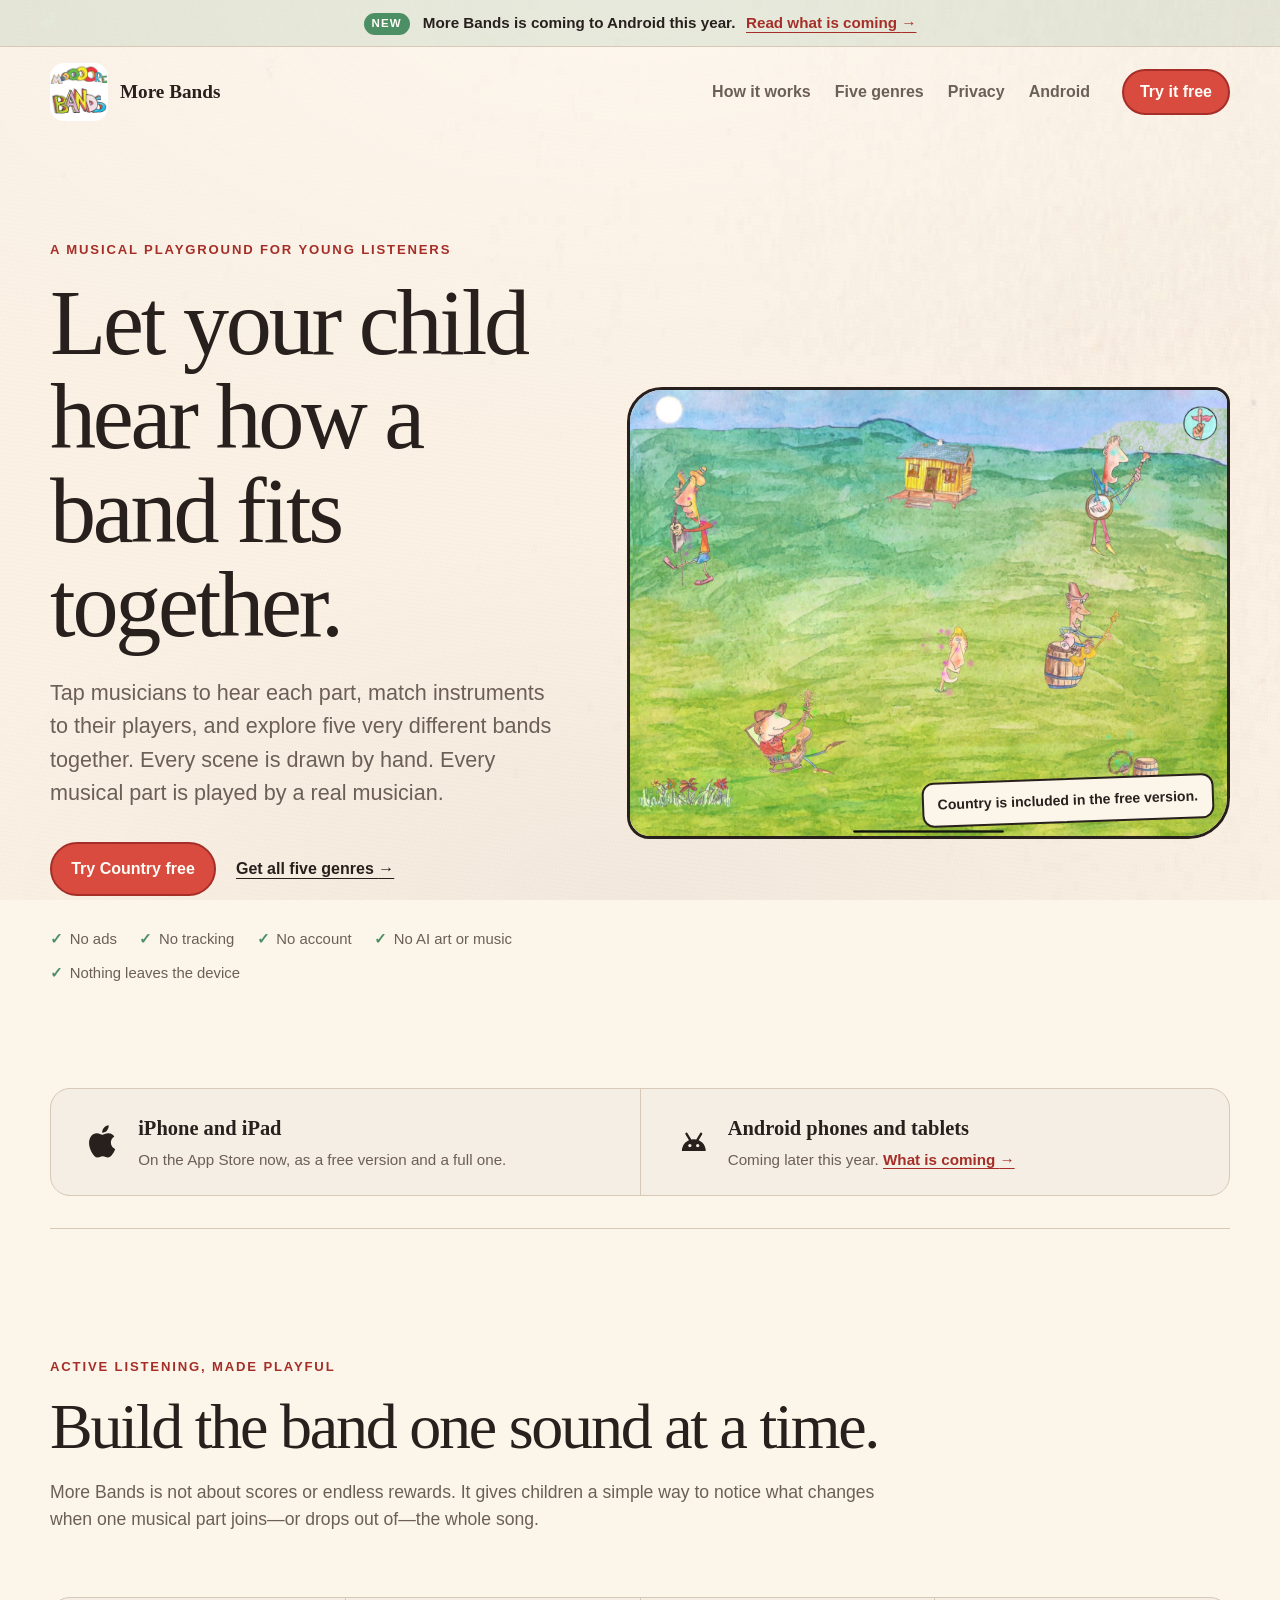
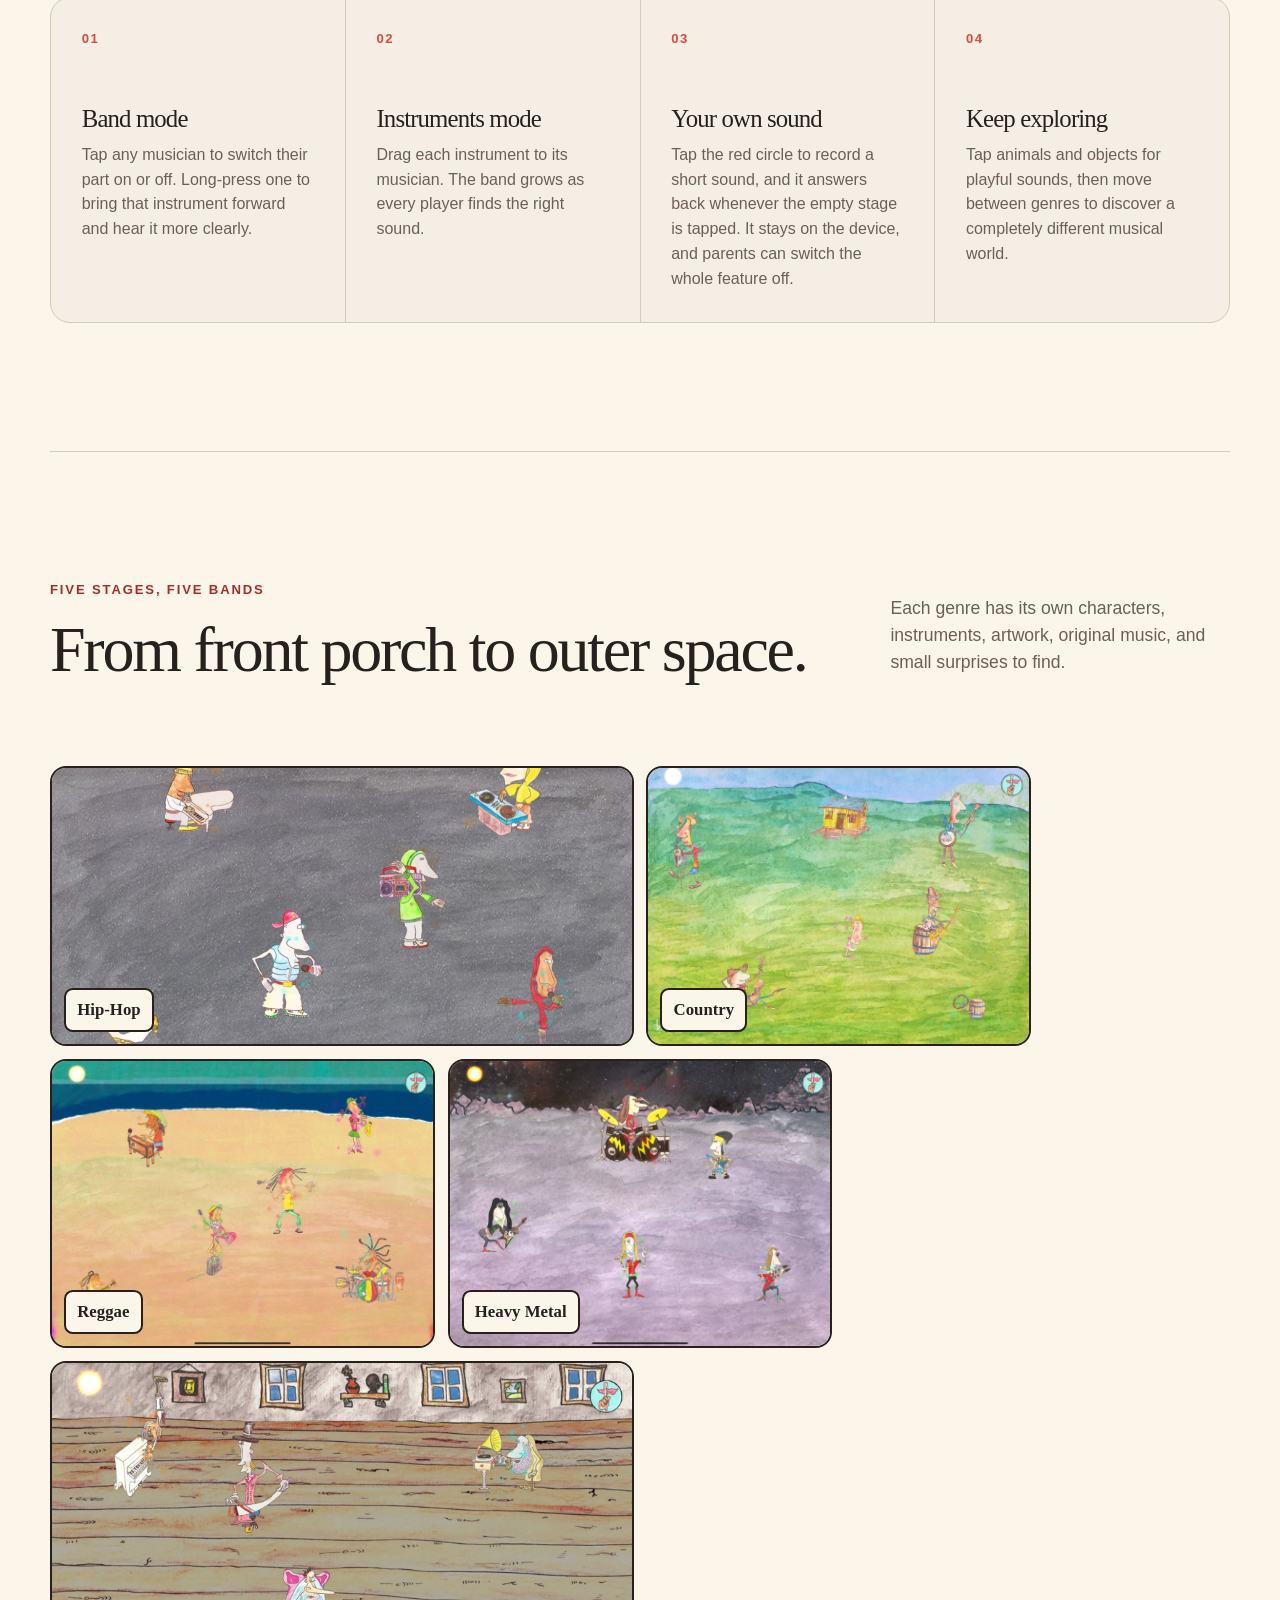
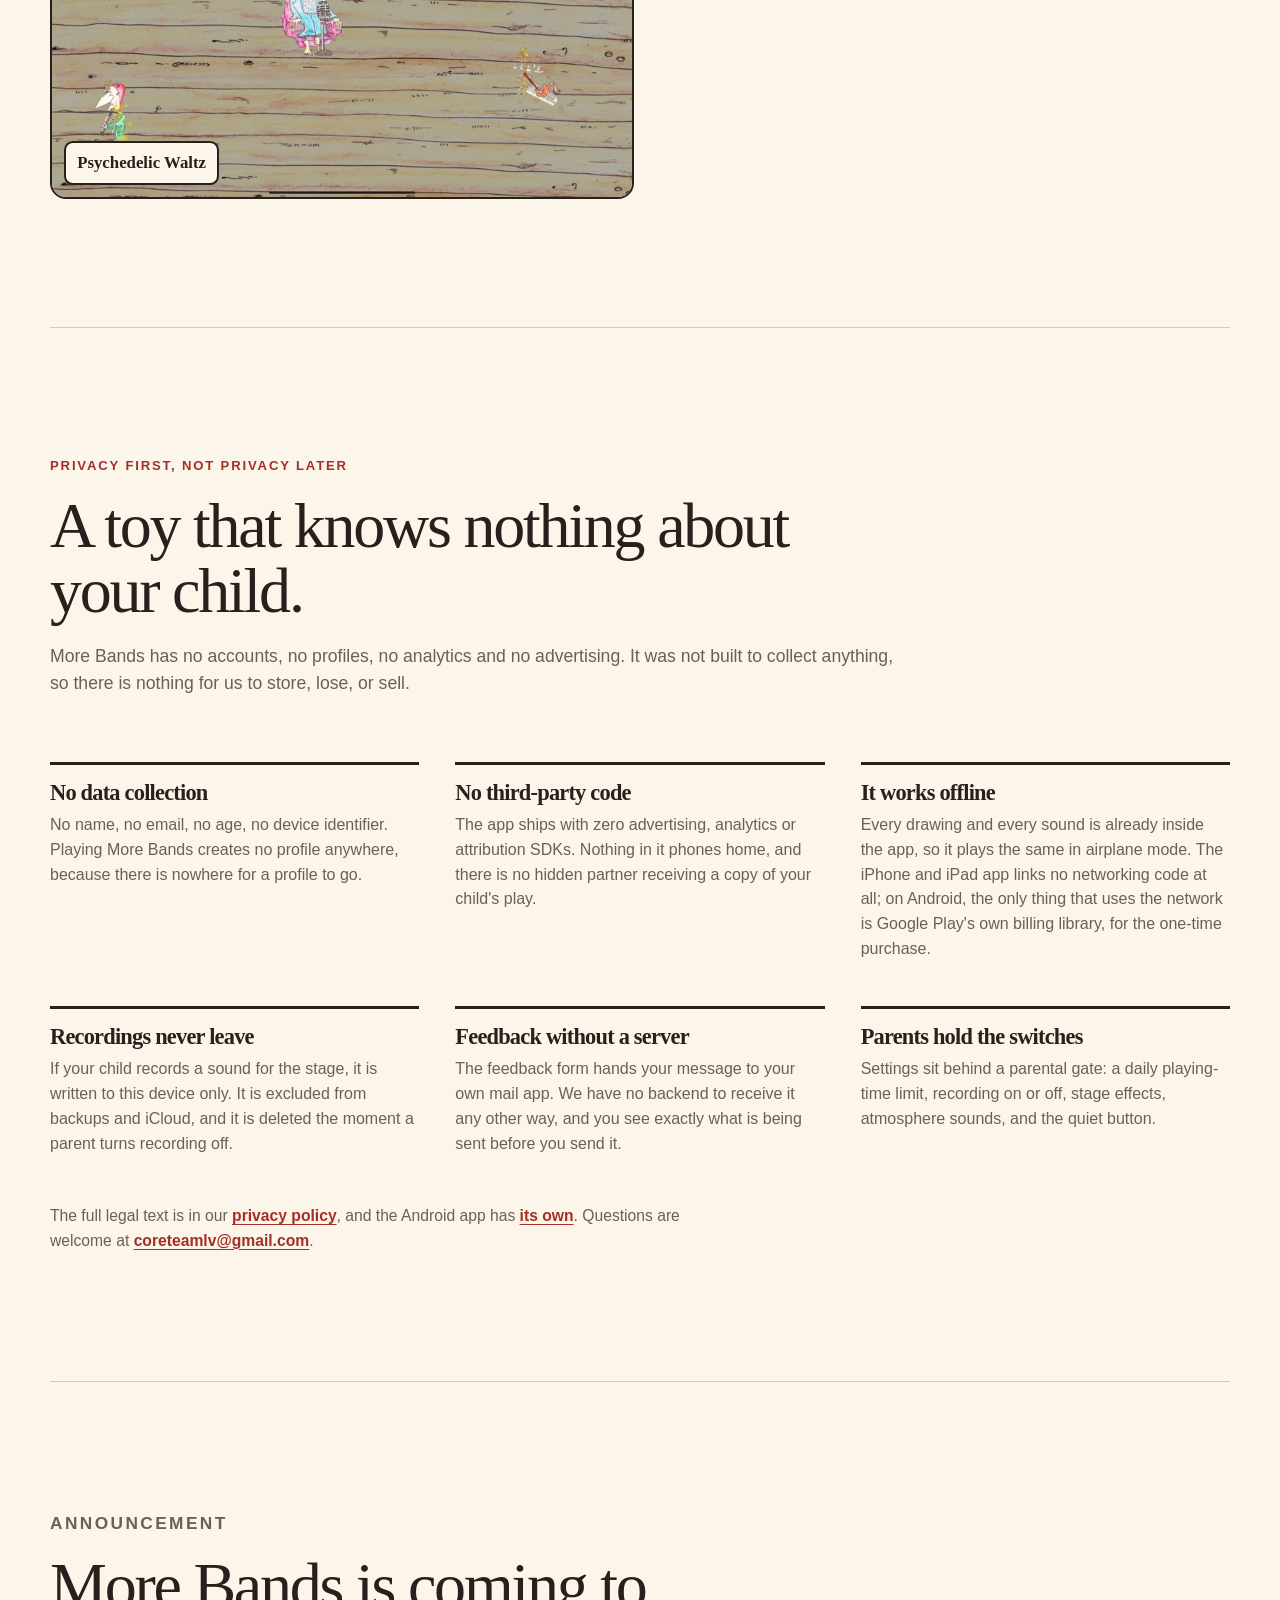
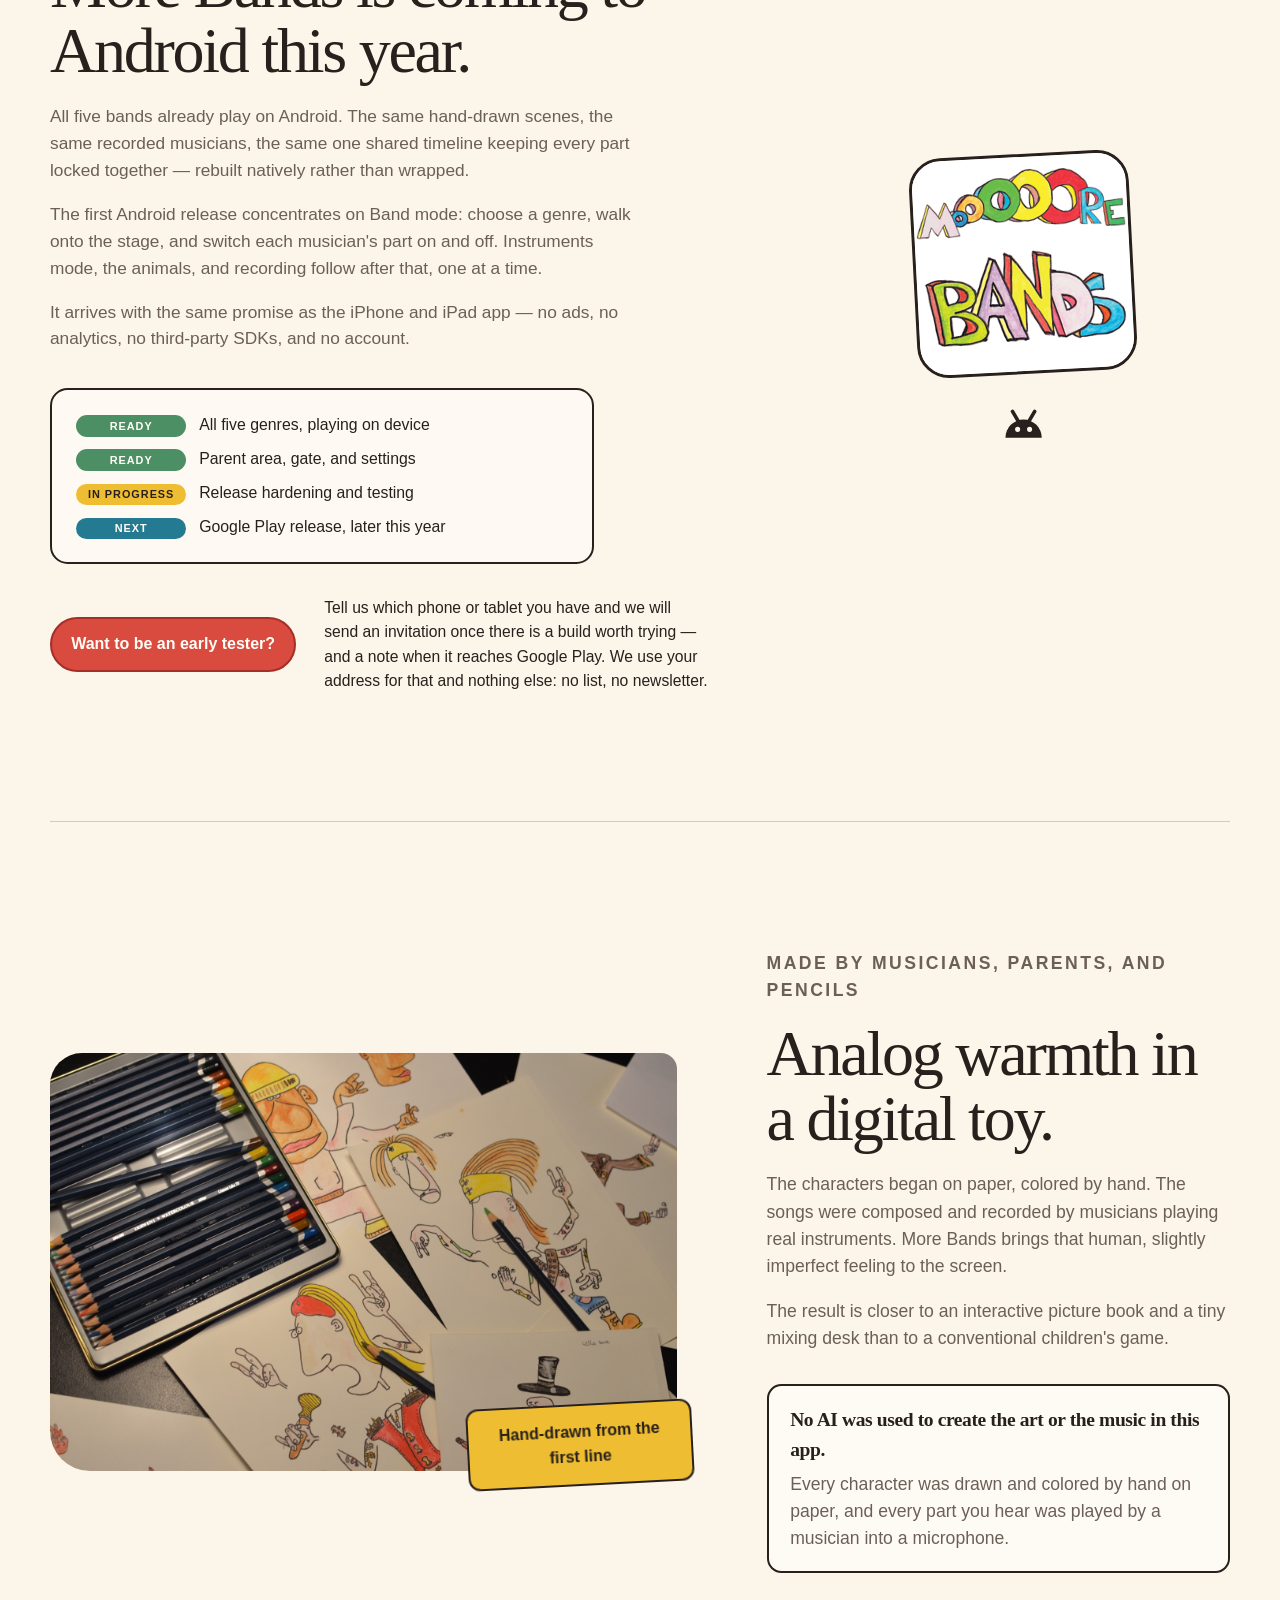
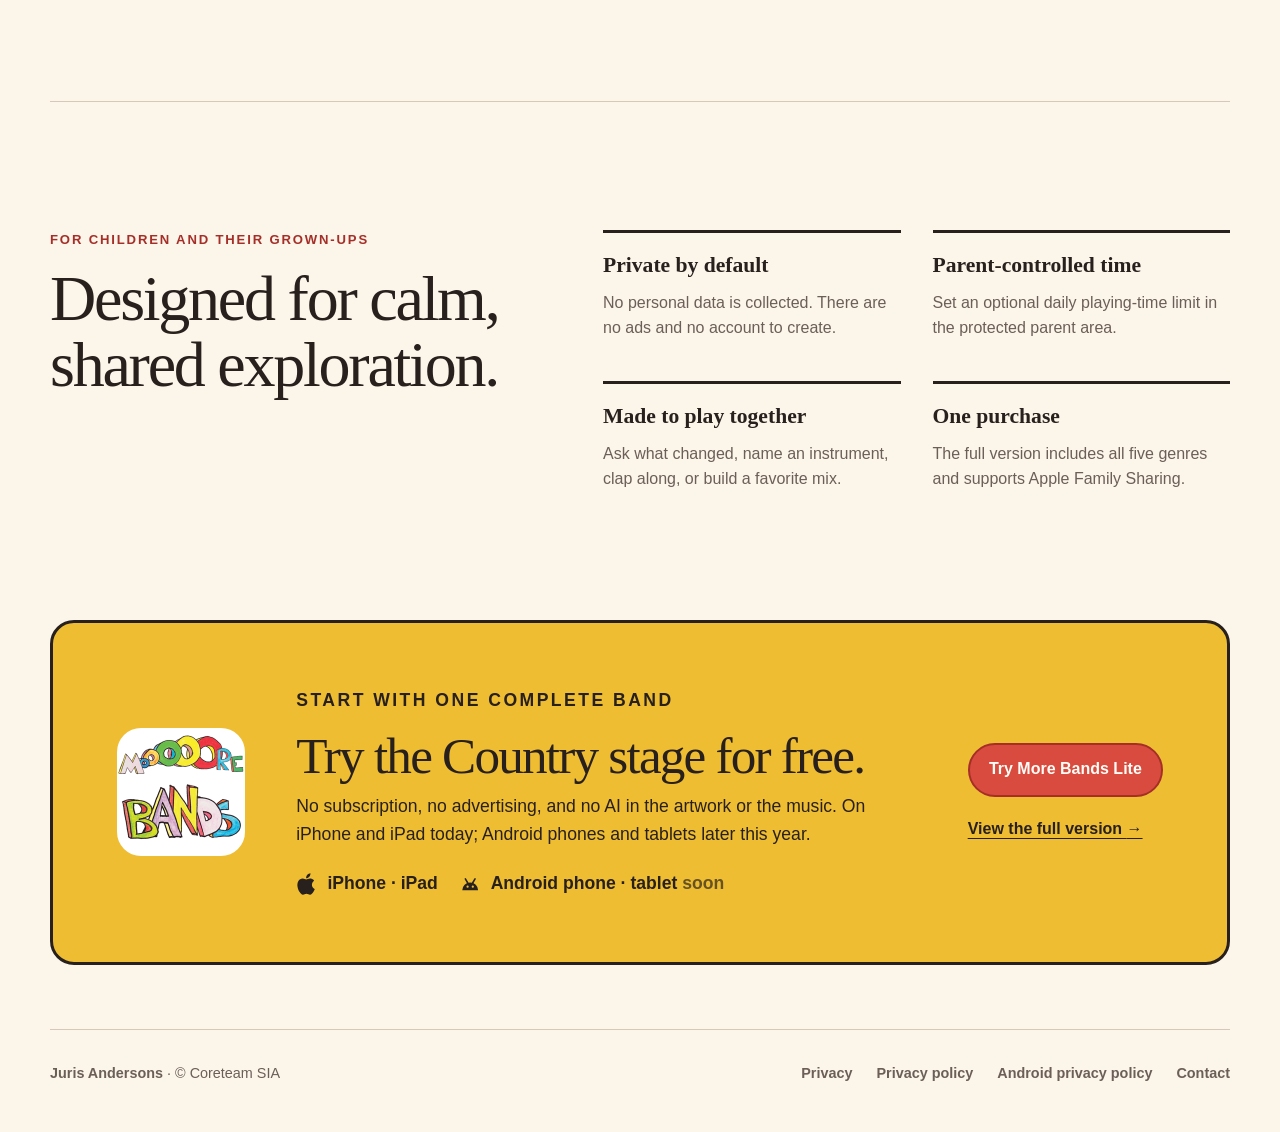
==== index.html @ cb701a27 "Video preview: hiphop" ====
<!DOCTYPE html>
<html lang="en">
  <head>
    <meta charset="UTF-8" />
    <meta name="viewport" content="width=device-width, initial-scale=1.0" />
    <meta
      name="description"
      content="More Bands is a hand-painted musical playground where children can hear, match, and mix real instrument parts across five playful genres. Drawn and played entirely by people, with no AI. On iPhone and iPad now, Android phones and tablets later this year."
    />
    <meta name="theme-color" content="#fbf5ea" />
    <meta property="og:type" content="website" />
    <meta property="og:title" content="More Bands — hear how a band fits together" />
    <meta
      property="og:description"
      content="A hand-painted musical playground with real instruments, made for children and grown-ups to explore together. No AI, no tracking, nothing leaves the device."
    />
    <meta property="og:url" content="https://morebands.eu/" />
    <meta
      property="og:image"
      content="https://morebands.eu/img/country-band.jpg"
    />
    <title>More Bands — a hand-painted musical playground</title>
    <link rel="canonical" href="https://morebands.eu/" />
    <link rel="icon" href="img/more-bands-icon.png" />
    <link rel="preload" as="image" href="img/paper.jpg" />
    <link rel="stylesheet" href="morebands.css" />
  </head>
  <body>
    <a class="skip-link" href="#main">Skip to content</a>

    <svg class="mark-sprite" aria-hidden="true" focusable="false">
      <symbol id="mark-apple" viewBox="0 0 24 24">
        <path
          d="M17.05 12.54c-.03-2.9 2.37-4.29 2.47-4.36-1.35-1.97-3.44-2.24-4.19-2.27-1.78-.18-3.48 1.05-4.38 1.05-.91 0-2.3-1.02-3.78-1-1.94.03-3.73 1.13-4.73 2.87-2.02 3.5-.52 8.68 1.45 11.52.96 1.39 2.11 2.95 3.61 2.9 1.46-.06 2-.94 3.76-.94s2.25.94 3.78.91c1.56-.03 2.55-1.42 3.5-2.81 1.11-1.61 1.56-3.17 1.59-3.25-.04-.02-3.04-1.17-3.07-4.62M14.29 3.9c.8-.97 1.34-2.32 1.19-3.66-1.15.05-2.55.77-3.37 1.74-.74.86-1.39 2.23-1.22 3.54 1.29.1 2.6-.65 3.4-1.62"
        />
      </symbol>
      <symbol id="mark-android" viewBox="0 0 24 24">
        <path
          fill-rule="evenodd"
          d="M3.5 18.6a8.5 8.5 0 0 1 17 0zM10.4 14.7a1.2 1.2 0 1 0-2.4 0 1.2 1.2 0 0 0 2.4 0m5.6 0a1.2 1.2 0 1 0-2.4 0 1.2 1.2 0 0 0 2.4 0"
        />
        <path
          d="M6.8 6.3 9.4 10.7M17.2 6.3 14.6 10.7"
          fill="none"
          stroke="currentColor"
          stroke-width="1.7"
          stroke-linecap="round"
        />
      </symbol>
    </svg>

    <div class="announce">
      <p>
        <span class="announce-tag">New</span>
        More Bands is coming to Android this year.
        <a href="#android">Read what is coming <span aria-hidden="true">→</span></a>
      </p>
    </div>

    <header class="site-header">
      <a class="brand" href="#top" aria-label="More Bands home">
        <img src="img/more-bands-icon.png" alt="" width="58" height="58" />
        <span>More Bands</span>
      </a>
      <nav aria-label="Main navigation">
        <a href="#how-it-works">How it works</a>
        <a href="#genres">Five genres</a>
        <a href="#privacy">Privacy</a>
        <a href="#android">Android</a>
      </nav>
      <a class="button button-small" href="https://apps.apple.com/app/id760842919">
        Try it free
      </a>
    </header>

    <main id="main">
      <section class="hero" id="top">
        <div class="sky" aria-hidden="true" data-crow-lane>
          <img class="crow" src="img/crow00.png" alt="" width="109" height="89" />
        </div>

        <div class="hero-copy">
          <p class="eyebrow">A musical playground for young listeners</p>
          <h1>Let your child hear how a band fits together.</h1>
          <p class="hero-lead">
            Tap musicians to hear each part, match instruments to their players,
            and explore five very different bands together. Every scene is drawn
            by hand. Every musical part is played by a real musician.
          </p>
          <div class="hero-actions">
            <a class="button" href="https://apps.apple.com/app/id760842919">
              Try Country free
            </a>
            <a class="text-link" href="https://apps.apple.com/app/id760551914">
              Get all five genres <span aria-hidden="true">→</span>
            </a>
          </div>
          <ul class="trust-list" aria-label="Parent-friendly features">
            <li>No ads</li>
            <li>No tracking</li>
            <li>No account</li>
            <li>No AI art or music</li>
            <li>Nothing leaves the device</li>
          </ul>
        </div>

        <figure class="hero-visual">
          <img
            src="img/country-band.jpg"
            alt="The hand-painted Country band playing together in a green landscape"
            width="1366"
            height="1024"
          />
          <figcaption>Country is included in the free version.</figcaption>
        </figure>
      </section>

      <section class="platforms" aria-labelledby="platforms-title">
        <h2 id="platforms-title" class="visually-hidden">Where you can play</h2>
        <div class="platform">
          <svg class="platform-mark" aria-hidden="true" focusable="false">
            <use href="#mark-apple" />
          </svg>
          <div>
            <p class="platform-name">iPhone and iPad</p>
            <p class="platform-state">On the App Store now, as a free version and a full one.</p>
          </div>
        </div>
        <div class="platform">
          <svg class="platform-mark" aria-hidden="true" focusable="false">
            <use href="#mark-android" />
          </svg>
          <div>
            <p class="platform-name">Android phones and tablets</p>
            <p class="platform-state">
              Coming later this year.
              <a href="#android">What is coming <span aria-hidden="true">→</span></a>
            </p>
          </div>
        </div>
      </section>

      <section class="section interaction" id="how-it-works">
        <div class="section-heading">
          <p class="eyebrow">Active listening, made playful</p>
          <h2>Build the band one sound at a time.</h2>
          <p>
            More Bands is not about scores or endless rewards. It gives children
            a simple way to notice what changes when one musical part joins—or
            drops out of—the whole song.
          </p>
        </div>

        <div class="mode-grid">
          <article class="mode">
            <span class="mode-number" aria-hidden="true">01</span>
            <h3>Band mode</h3>
            <p>
              Tap any musician to switch their part on or off. Long-press one to
              bring that instrument forward and hear it more clearly.
            </p>
          </article>
          <article class="mode">
            <span class="mode-number" aria-hidden="true">02</span>
            <h3>Instruments mode</h3>
            <p>
              Drag each instrument to its musician. The band grows as every
              player finds the right sound.
            </p>
          </article>
          <article class="mode">
            <span class="mode-number" aria-hidden="true">03</span>
            <h3>Your own sound</h3>
            <p>
              Tap the red circle to record a short sound, and it answers back
              whenever the empty stage is tapped. It stays on the device, and
              parents can switch the whole feature off.
            </p>
          </article>
          <article class="mode">
            <span class="mode-number" aria-hidden="true">04</span>
            <h3>Keep exploring</h3>
            <p>
              Tap animals and objects for playful sounds, then move between
              genres to discover a completely different musical world.
            </p>
          </article>
        </div>
      </section>

      <section class="section genres" id="genres">
        <div class="section-heading split-heading">
          <div>
            <p class="eyebrow">Five stages, five bands</p>
            <h2>From front porch to outer space.</h2>
          </div>
          <p>
            Each genre has its own characters, instruments, artwork, original
            music, and small surprises to find.
          </p>
        </div>

        <div class="genre-gallery">
          <figure class="genre genre-wide" data-genre="hip-hop">
            <img src="img/hip-hop-band.jpg" alt="A hand-painted Hip-Hop band on a graffiti-covered street" loading="lazy" />
            <figcaption>Hip-Hop</figcaption>
          </figure>
          <figure class="genre" data-genre="country">
            <img src="img/country-band.jpg" alt="A hand-painted Country band in green hills" loading="lazy" />
            <figcaption>Country</figcaption>
          </figure>
          <figure class="genre" data-genre="reggae">
            <img src="img/reggae-band.jpg" alt="A hand-painted Reggae band on a beach" loading="lazy" />
            <figcaption>Reggae</figcaption>
          </figure>
          <figure class="genre" data-genre="metal">
            <img src="img/metal-band.jpg" alt="A hand-painted Heavy Metal band playing on a moon-like landscape" loading="lazy" />
            <figcaption>Heavy Metal</figcaption>
          </figure>
          <figure class="genre genre-wide" data-genre="waltz">
            <img src="img/waltz-band.jpg" alt="A hand-painted Psychedelic Waltz band in an old wooden hall" loading="lazy" />
            <figcaption>Psychedelic Waltz</figcaption>
          </figure>
        </div>

        <div class="critter-lane" aria-hidden="true" data-critter-lane data-critter="pig">
          <img class="critter" src="img/pig.png" alt="" width="170" height="130" />
        </div>
      </section>

      <section class="section privacy" id="privacy">
        <div class="section-heading">
          <p class="eyebrow">Privacy first, not privacy later</p>
          <h2>A toy that knows nothing about your child.</h2>
          <p>
            More Bands has no accounts, no profiles, no analytics and no
            advertising. It was not built to collect anything, so there is
            nothing for us to store, lose, or sell.
          </p>
        </div>

        <ul class="privacy-grid">
          <li>
            <h3>No data collection</h3>
            <p>
              No name, no email, no age, no device identifier. Playing More
              Bands creates no profile anywhere, because there is nowhere for a
              profile to go.
            </p>
          </li>
          <li>
            <h3>No third-party code</h3>
            <p>
              The app ships with zero advertising, analytics or attribution
              SDKs. Nothing in it phones home, and there is no hidden partner
              receiving a copy of your child's play.
            </p>
          </li>
          <li>
            <h3>It works offline</h3>
            <p>
              Every drawing and every sound is already inside the app, so it
              plays the same in airplane mode. The iPhone and iPad app links no
              networking code at all; on Android, the only thing that uses the
              network is Google Play's own billing library, for the one-time
              purchase.
            </p>
          </li>
          <li>
            <h3>Recordings never leave</h3>
            <p>
              If your child records a sound for the stage, it is written to this
              device only. It is excluded from backups and iCloud, and it is
              deleted the moment a parent turns recording off.
            </p>
          </li>
          <li>
            <h3>Feedback without a server</h3>
            <p>
              The feedback form hands your message to your own mail app. We have
              no backend to receive it any other way, and you see exactly what
              is being sent before you send it.
            </p>
          </li>
          <li>
            <h3>Parents hold the switches</h3>
            <p>
              Settings sit behind a parental gate: a daily playing-time limit,
              recording on or off, stage effects, atmosphere sounds, and the
              quiet button.
            </p>
          </li>
        </ul>

        <p class="privacy-footnote">
          The full legal text is in our <a href="privacy.html">privacy policy</a>,
          and the Android app has
          <a href="privacy_android.html">its own</a>.
          Questions are welcome at
          <a href="mailto:coreteamlv@gmail.com">coreteamlv@gmail.com</a>.
        </p>
      </section>

      <section class="section android" id="android">
        <div class="android-copy">
          <p class="eyebrow">Announcement</p>
          <h2>More Bands is coming to Android this year.</h2>
          <p>
            All five bands already play on Android. The same hand-drawn scenes,
            the same recorded musicians, the same one shared timeline keeping
            every part locked together — rebuilt natively rather than wrapped.
          </p>
          <p>
            The first Android release concentrates on Band mode: choose a genre,
            walk onto the stage, and switch each musician's part on and off.
            Instruments mode, the animals, and recording follow after that,
            one at a time.
          </p>
          <p>
            It arrives with the same promise as the iPhone and iPad app — no
            ads, no analytics, no third-party SDKs, and no account.
          </p>
          <ul class="android-status">
            <li><span>Ready</span> All five genres, playing on device</li>
            <li><span>Ready</span> Parent area, gate, and settings</li>
            <li><span>In progress</span> Release hardening and testing</li>
            <li><span>Next</span> Google Play release, later this year</li>
          </ul>
          <div class="android-cta">
            <a
              class="button"
              href="mailto:coreteamlv@gmail.com?subject=Count%20me%20in%20as%20an%20Android%20tester&amp;body=Hello%2C%0D%0A%0D%0AI%20would%20like%20to%20help%20test%20More%20Bands%20on%20Android.%0D%0A%0D%0AMy%20device%3A%20%0D%0AAndroid%20version%3A%20%0D%0A"
            >
              Want to be an early tester?
            </a>
            <p class="android-note">
              Tell us which phone or tablet you have and we will send an
              invitation once there is a build worth trying — and a note when it
              reaches Google Play. We use your address for that and nothing
              else: no list, no newsletter.
            </p>
          </div>
        </div>
        <div class="android-visual">
          <img src="img/more-bands-icon.png" alt="" width="180" height="180" loading="lazy" />
          <svg class="platform-mark platform-mark-big" aria-hidden="true" focusable="false">
            <use href="#mark-android" />
          </svg>
        </div>
        <div class="critter-lane" aria-hidden="true" data-critter-lane data-critter="piano">
          <img class="critter" src="img/piano-off.png" alt="" width="127" height="128" />
        </div>
      </section>

      <section class="section story" id="made-by-hand">
        <div class="story-photo">
          <img
            src="img/making-more-bands.jpg"
            alt="Colored pencils and original hand-drawn More Bands characters on paper"
            loading="lazy"
          />
        </div>
        <div class="story-copy">
          <p class="eyebrow">Made by musicians, parents, and pencils</p>
          <h2>Analog warmth in a digital toy.</h2>
          <p>
            The characters began on paper, colored by hand. The songs were
            composed and recorded by musicians playing real instruments. More
            Bands brings that human, slightly imperfect feeling to the screen.
          </p>
          <p>
            The result is closer to an interactive picture book and a tiny
            mixing desk than to a conventional children's game.
          </p>
          <p class="no-ai">
            <strong>No AI was used to create the art or the music in this app.</strong>
            Every character was drawn and colored by hand on paper, and every
            part you hear was played by a musician into a microphone.
          </p>
        </div>
      </section>

      <section class="section parent-section" aria-labelledby="parent-title">
        <div>
          <p class="eyebrow">For children and their grown-ups</p>
          <h2 id="parent-title">Designed for calm, shared exploration.</h2>
        </div>
        <dl class="parent-points">
          <div>
            <dt>Private by default</dt>
            <dd>No personal data is collected. There are no ads and no account to create.</dd>
          </div>
          <div>
            <dt>Parent-controlled time</dt>
            <dd>Set an optional daily playing-time limit in the protected parent area.</dd>
          </div>
          <div>
            <dt>Made to play together</dt>
            <dd>Ask what changed, name an instrument, clap along, or build a favorite mix.</dd>
          </div>
          <div>
            <dt>One purchase</dt>
            <dd>The full version includes all five genres and supports Apple Family Sharing.</dd>
          </div>
        </dl>
      </section>

      <section class="final-cta">
        <img class="wiggle" src="img/more-bands-icon.png" alt="" width="128" height="128" loading="lazy" />
        <div>
          <p class="eyebrow">Start with one complete band</p>
          <h2>Try the Country stage for free.</h2>
          <p>
            No subscription, no advertising, and no AI in the artwork or the
            music. On iPhone and iPad today; Android phones and tablets later
            this year.
          </p>
          <p class="cta-platforms">
            <svg class="platform-mark" aria-hidden="true" focusable="false"><use href="#mark-apple" /></svg>
            <span>iPhone · iPad</span>
            <svg class="platform-mark" aria-hidden="true" focusable="false"><use href="#mark-android" /></svg>
            <span>Android phone · tablet <em>soon</em></span>
          </p>
        </div>
        <div class="final-actions">
          <a class="button" href="https://apps.apple.com/app/id760842919">Try More Bands Lite</a>
          <a class="text-link" href="https://apps.apple.com/app/id760551914">View the full version <span aria-hidden="true">→</span></a>
        </div>
        <div class="critter-lane" aria-hidden="true" data-critter-lane data-critter="pig">
          <img class="critter" src="img/pig.png" alt="" width="170" height="130" />
        </div>
      </section>
    </main>

    <dialog id="genre-video-dialog" class="video-dialog" aria-labelledby="genre-video-title">
      <div class="video-dialog-inner">
        <header class="video-dialog-header">
          <div class="video-dialog-title-wrap">
            <h3 id="genre-video-title">Country</h3>
          </div>
          <button type="button" class="video-dialog-close" aria-label="Close preview">
            <svg width="20" height="20" viewBox="0 0 24 24" fill="none" stroke="currentColor" stroke-width="2.5" stroke-linecap="round" stroke-linejoin="round" aria-hidden="true">
              <line x1="18" y1="6" x2="6" y2="18"></line>
              <line x1="6" y1="6" x2="18" y2="18"></line>
            </svg>
          </button>
        </header>
        <div class="video-dialog-player">
          <video id="genre-video" controls playsinline preload="metadata">
            <source src="videos/country.mp4" type="video/mp4" />
            Your browser does not support HTML5 video.
          </video>
        </div>
      </div>
    </dialog>

    <footer>
      <span><a href="https://jurisandersons.eu">Juris Andersons</a> · © Coreteam SIA</span>
      <nav aria-label="Footer navigation">
        <a href="#privacy">Privacy</a>
        <a href="privacy.html">Privacy policy</a>
        <a href="privacy_android.html">Android privacy policy</a>
        <a href="mailto:coreteamlv@gmail.com">Contact</a>
      </nav>
    </footer>

    <script src="morebands.js" defer></script>
  </body>
</html>
---- morebands.css ----
:root {
  --paper: #fbf5ea;
  --paper-deep: #efe3cf;
  --ink: #28201d;
  --muted: #6c5f58;
  --line: #d8c9b7;
  --red: #d84b3e;
  --red-dark: #a52f28;
  --yellow: #efbd32;
  --green: #4d8f64;
  --blue: #247b91;
  --content: 1180px;
}

* {
  box-sizing: border-box;
}

html {
  scroll-behavior: smooth;
}

body {
  position: relative;
  margin: 0;
  color: var(--ink);
  background-color: var(--paper);
  font-family: "Avenir Next", Avenir, "Segoe UI", sans-serif;
  line-height: 1.55;
}

/* The game's own paper: shared/assets/genres/ui.atlas/startscenebg.jpg, multiplied
   over the cream so the sheet keeps this site's warmth instead of the app's white.
   A fixed pseudo-element rather than background-attachment, which iOS Safari
   repaints badly on every scroll. */
body::before {
  content: "";
  position: fixed;
  z-index: -2;
  inset: 0;
  background-color: var(--paper);
  background-image: url("img/paper.jpg");
  background-position: center;
  background-size: cover;
  background-blend-mode: multiply;
  pointer-events: none;
}

/* Fibre and a soft edge shadow, so the sheet reads as paper rather than as a tint. */
body::after {
  content: "";
  position: fixed;
  z-index: -1;
  inset: 0;
  opacity: 0.55;
  background:
    radial-gradient(120% 80% at 50% 0%, rgba(255, 253, 247, 0.85), transparent 62%),
    radial-gradient(100% 70% at 50% 100%, rgba(40, 32, 29, 0.07), transparent 60%),
    repeating-linear-gradient(
      101deg,
      rgba(40, 32, 29, 0.018) 0 1px,
      transparent 1px 3px
    ),
    repeating-linear-gradient(
      7deg,
      rgba(40, 32, 29, 0.014) 0 1px,
      transparent 1px 4px
    );
  pointer-events: none;
}

img {
  display: block;
  max-width: 100%;
}

a {
  color: inherit;
}

h1,
h2,
h3,
p {
  margin-top: 0;
}

h1,
h2,
h3 {
  font-family: Georgia, "Times New Roman", serif;
  line-height: 1.02;
  letter-spacing: -0.035em;
}

h1 {
  max-width: 760px;
  margin-bottom: 1.5rem;
  font-size: clamp(3.2rem, 7.2vw, 6.7rem);
  font-weight: 500;
}

h2 {
  margin-bottom: 1.25rem;
  font-size: clamp(2.35rem, 5vw, 4.5rem);
  font-weight: 500;
}

h3 {
  margin-bottom: 0.75rem;
  font-size: 1.75rem;
  font-weight: 500;
}

.skip-link {
  position: fixed;
  z-index: 20;
  top: 0.75rem;
  left: 0.75rem;
  padding: 0.7rem 1rem;
  color: var(--paper);
  background: var(--ink);
  transform: translateY(-160%);
}

.skip-link:focus {
  transform: translateY(0);
}

.announce {
  border-bottom: 1px solid var(--line);
  background: rgba(77, 143, 100, 0.12);
  color: var(--ink);
  text-align: center;
}

.announce p {
  width: min(calc(100% - 3rem), var(--content));
  margin: 0 auto;
  padding: 0.7rem 0;
  font-size: 0.95rem;
  font-weight: 600;
}

.announce-tag {
  display: inline-block;
  margin-right: 0.55rem;
  padding: 0.12rem 0.5rem;
  border-radius: 100px;
  background: var(--green);
  color: #fffdf7;
  font-size: 0.72rem;
  font-weight: 850;
  letter-spacing: 0.1em;
  text-transform: uppercase;
  vertical-align: 0.08em;
}

.announce a {
  margin-left: 0.4rem;
  color: var(--red-dark);
  font-weight: 800;
  text-underline-offset: 0.25em;
}

.site-header,
.hero,
.section,
.final-cta,
footer {
  width: min(calc(100% - 3rem), var(--content));
  margin-inline: auto;
}

.site-header {
  min-height: 90px;
  display: flex;
  align-items: center;
  gap: 2rem;
}

.brand {
  display: inline-flex;
  align-items: center;
  gap: 0.75rem;
  color: var(--ink);
  font-family: Georgia, "Times New Roman", serif;
  font-size: 1.2rem;
  font-weight: 700;
  text-decoration: none;
}

.brand img {
  border-radius: 14px;
}

.site-header nav {
  display: flex;
  gap: 1.5rem;
  margin-left: auto;
}

.site-header nav a,
footer a {
  color: var(--muted);
  font-weight: 600;
  text-decoration: none;
}

.site-header nav a:hover,
.site-header nav a:focus-visible,
footer a:hover,
footer a:focus-visible,
.text-link:hover,
.text-link:focus-visible {
  color: var(--red-dark);
}

.button {
  display: inline-flex;
  min-height: 50px;
  align-items: center;
  justify-content: center;
  padding: 0.8rem 1.2rem;
  border: 2px solid var(--red-dark);
  border-radius: 100px;
  color: #fffdf7;
  background: var(--red);
  font-weight: 750;
  text-align: center;
  text-decoration: none;
  transition: background-color 150ms ease, transform 150ms ease;
}

.button:hover,
.button:focus-visible {
  background: var(--red-dark);
  transform: translateY(-2px);
}

.button-small {
  min-height: 42px;
  padding: 0.55rem 1rem;
}

.text-link {
  font-weight: 750;
  text-underline-offset: 0.25em;
}

.hero {
  position: relative;
  min-height: min(820px, calc(100vh - 90px));
  display: grid;
  grid-template-columns: minmax(0, 0.92fr) minmax(420px, 1.08fr);
  align-items: center;
  gap: clamp(2rem, 5vw, 6rem);
  padding-block: clamp(3rem, 8vw, 7rem);
}

.eyebrow {
  margin-bottom: 1rem;
  color: var(--red-dark);
  font-size: 0.82rem;
  font-weight: 800;
  letter-spacing: 0.14em;
  text-transform: uppercase;
}

.hero-lead {
  max-width: 650px;
  margin-bottom: 2rem;
  color: var(--muted);
  font-size: clamp(1.1rem, 2vw, 1.35rem);
}

.hero-actions,
.final-actions {
  display: flex;
  align-items: center;
  gap: 1.25rem;
  flex-wrap: wrap;
}

.trust-list {
  display: flex;
  gap: 0.7rem 1.4rem;
  flex-wrap: wrap;
  margin: 2rem 0 0;
  padding: 0;
  color: var(--muted);
  font-size: 0.93rem;
  list-style: none;
}

.trust-list li::before {
  content: "✓";
  margin-right: 0.42rem;
  color: var(--green);
  font-weight: 900;
}

.hero-visual {
  position: relative;
  margin: 0;
}

.hero-visual img {
  width: 100%;
  /* The markup carries width/height attributes to reserve space; without an
     explicit `height: auto` that presentational height wins over aspect-ratio
     and the photo renders as a tall crop. */
  height: auto;
  aspect-ratio: 4 / 3;
  border: 3px solid var(--ink);
  border-radius: 2.2rem 1rem 2.6rem 1.4rem;
  object-fit: cover;
}

.hero-visual figcaption {
  position: absolute;
  right: 1rem;
  bottom: 1rem;
  padding: 0.6rem 0.85rem;
  border: 2px solid var(--ink);
  border-radius: 0.75rem;
  background: var(--paper);
  font-size: 0.88rem;
  font-weight: 750;
  transform: rotate(-2deg);
}

.section {
  position: relative;
  padding-block: clamp(5rem, 10vw, 9rem);
  border-top: 1px solid var(--line);
}

.section-heading {
  max-width: 850px;
  margin-bottom: clamp(2.5rem, 5vw, 4.5rem);
}

.section-heading > p:last-child,
.story-copy > p,
.final-cta p {
  color: var(--muted);
  font-size: 1.1rem;
}

.mode-grid {
  display: grid;
  grid-template-columns: repeat(4, 1fr);
  gap: 1px;
  overflow: hidden;
  border: 1px solid var(--line);
  border-radius: 1.25rem;
  background: var(--line);
}

.mode {
  min-height: 300px;
  padding: clamp(1.35rem, 2.4vw, 2.1rem);
  background: rgba(255, 253, 247, 0.72);
}

.mode p {
  margin-bottom: 0;
  color: var(--muted);
}

.mode h3 {
  font-size: 1.55rem;
}

.mode-number {
  display: block;
  margin-bottom: 3.5rem;
  color: var(--red);
  font-size: 0.82rem;
  font-weight: 850;
  letter-spacing: 0.12em;
}

.split-heading {
  max-width: none;
  display: grid;
  grid-template-columns: 1.4fr 0.6fr;
  align-items: end;
  gap: 3rem;
}

.split-heading > p {
  margin-bottom: 1.6rem;
}

.genre-gallery {
  display: grid;
  grid-template-columns: repeat(6, 1fr);
  gap: 0.8rem;
}

.genre {
  position: relative;
  grid-column: span 2;
  min-height: 280px;
  overflow: hidden;
  margin: 0;
  border: 2px solid var(--ink);
  border-radius: 1rem;
  background: var(--paper-deep);
}

.genre-wide {
  grid-column: span 3;
}

.genre img {
  width: 100%;
  height: 100%;
  object-fit: cover;
  transition: transform 350ms ease;
}

.genre:hover img {
  transform: scale(1.025);
}

.genre figcaption {
  position: absolute;
  bottom: 0.75rem;
  left: 0.75rem;
  padding: 0.45rem 0.7rem;
  border: 2px solid var(--ink);
  border-radius: 0.55rem;
  background: var(--paper);
  font-family: Georgia, "Times New Roman", serif;
  font-size: 1.05rem;
  font-weight: 700;
}

.genre-trigger {
  position: absolute;
  inset: 0;
  width: 100%;
  height: 100%;
  padding: 0;
  margin: 0;
  border: none;
  background: transparent;
  cursor: pointer;
  display: block;
  text-align: left;
}

.genre-trigger:focus-visible {
  outline: 3px solid var(--red);
  outline-offset: -3px;
}

.genre-playable figcaption {
  pointer-events: none;
}

/* ------------------------------------------------ genre video modal dialog */

.video-dialog {
  width: min(92vw, 860px);
  padding: 0;
  margin: auto;
  border: 2px solid var(--ink);
  border-radius: 1.25rem;
  background: var(--paper);
  color: var(--ink);
  box-shadow: 0 20px 50px rgba(40, 32, 29, 0.35);
  overflow: hidden;
}

.video-dialog::backdrop {
  background: rgba(40, 32, 29, 0.7);
  backdrop-filter: blur(4px);
  -webkit-backdrop-filter: blur(4px);
}

.video-dialog-inner {
  display: flex;
  flex-direction: column;
}

.video-dialog-header {
  display: flex;
  align-items: center;
  justify-content: space-between;
  padding: 0.9rem 1.25rem;
  border-bottom: 2px solid var(--ink);
  background: var(--paper-deep);
}

.video-dialog-title-wrap h3 {
  margin: 0;
  font-size: 1.45rem;
}

.video-dialog-close {
  display: inline-flex;
  align-items: center;
  justify-content: center;
  width: 40px;
  height: 40px;
  padding: 0;
  border: 2px solid var(--ink);
  border-radius: 50%;
  background: var(--paper);
  color: var(--ink);
  cursor: pointer;
  transition:
    background-color 150ms ease,
    color 150ms ease,
    transform 150ms ease;
}

.video-dialog-close:hover,
.video-dialog-close:focus-visible {
  background: var(--red);
  border-color: var(--red-dark);
  color: #fffdf7;
  transform: scale(1.08);
}

.video-dialog-player {
  position: relative;
  width: 100%;
  background: #000;
  aspect-ratio: 4 / 3;
  max-height: 70vh;
  display: flex;
  align-items: center;
  justify-content: center;
}

.video-dialog-player video {
  width: 100%;
  height: 100%;
  display: block;
  object-fit: contain;
  background: #000;
}

body.modal-open {
  overflow: hidden;
}

.privacy-grid {
  display: grid;
  grid-template-columns: repeat(3, 1fr);
  gap: 2.75rem 2.25rem;
  margin: 0;
  padding: 0;
  list-style: none;
}

.privacy-grid li {
  padding-top: 1.1rem;
  border-top: 3px solid var(--ink);
}

.privacy-grid h3 {
  margin-bottom: 0.5rem;
  font-size: 1.4rem;
  font-weight: 700;
}

.privacy-grid p {
  margin-bottom: 0;
  color: var(--muted);
}

.privacy-footnote {
  max-width: 640px;
  margin: 3rem 0 0;
  color: var(--muted);
  font-size: 0.98rem;
}

.privacy-footnote a {
  color: var(--red-dark);
  font-weight: 700;
  text-underline-offset: 0.22em;
}

.android {
  display: grid;
  grid-template-columns: 1.25fr 0.75fr;
  align-items: center;
  gap: clamp(2.5rem, 6vw, 5rem);
}

.android-copy > p {
  max-width: 62ch;
  color: var(--muted);
  font-size: 1.08rem;
}

.android-status {
  display: grid;
  gap: 0.6rem;
  max-width: 34rem;
  margin: 2.25rem 0 1.75rem;
  padding: 1.4rem 1.5rem;
  border: 2px solid var(--ink);
  border-radius: 1.1rem;
  background: rgba(255, 253, 247, 0.7);
  list-style: none;
}

.android-status li {
  display: flex;
  align-items: baseline;
  gap: 0.8rem;
  font-size: 0.99rem;
}

.android-status span {
  flex: 0 0 auto;
  min-width: 6.9rem;
  padding: 0.14rem 0.55rem;
  border-radius: 100px;
  background: var(--green);
  color: #fffdf7;
  font-size: 0.68rem;
  font-weight: 850;
  letter-spacing: 0.09em;
  text-align: center;
  text-transform: uppercase;
}

.android-status li:nth-child(3) span {
  background: var(--yellow);
  color: var(--ink);
}

.android-status li:nth-child(4) span {
  background: var(--blue);
}

.android-cta {
  display: flex;
  align-items: center;
  gap: 1.25rem 1.75rem;
  flex-wrap: wrap;
  margin-top: 2rem;
}

.android-cta .button {
  flex: 0 0 auto;
}

.android-note {
  flex: 1 1 22rem;
  max-width: 44ch;
  margin-bottom: 0;
  font-size: 0.98rem;
}

.android-note a {
  color: var(--red-dark);
  font-weight: 750;
  text-underline-offset: 0.22em;
}

.android-visual {
  display: grid;
  place-items: center;
  align-content: center;
}

.android-visual img {
  width: min(220px, 60%);
  height: auto;
  border-radius: 2rem;
  border: 3px solid var(--ink);
  transform: rotate(-3deg);
}

.story {
  display: grid;
  grid-template-columns: 1.15fr 0.85fr;
  align-items: center;
  gap: clamp(2.5rem, 7vw, 7rem);
}

.story-photo {
  position: relative;
}

.story-photo::after {
  content: "Hand-drawn from the first line";
  position: absolute;
  right: -1rem;
  bottom: -1rem;
  max-width: 190px;
  padding: 0.9rem 1rem;
  border: 2px solid var(--ink);
  border-radius: 0.75rem;
  background: var(--yellow);
  font-weight: 800;
  text-align: center;
  transform: rotate(-3deg);
}

.story-photo img {
  width: 100%;
  aspect-ratio: 3 / 2;
  border-radius: 2rem 1rem 1.25rem 2.5rem;
  object-fit: cover;
}

.parent-section {
  display: grid;
  grid-template-columns: 0.85fr 1.15fr;
  gap: clamp(3rem, 7vw, 8rem);
}

.parent-points {
  display: grid;
  grid-template-columns: 1fr 1fr;
  gap: 2.5rem 2rem;
  margin: 0;
}

.parent-points div {
  padding-top: 1rem;
  border-top: 3px solid var(--ink);
}

.parent-points dt {
  margin-bottom: 0.55rem;
  font-family: Georgia, "Times New Roman", serif;
  font-size: 1.35rem;
  font-weight: 700;
}

.parent-points dd {
  margin: 0;
  color: var(--muted);
}

.final-cta {
  position: relative;
  display: grid;
  grid-template-columns: auto 1fr auto;
  align-items: center;
  gap: clamp(1.5rem, 4vw, 3.5rem);
  margin-bottom: 4rem;
  padding: clamp(2rem, 5vw, 4rem);
  border: 3px solid var(--ink);
  border-radius: 1.5rem;
  background: var(--yellow);
}

.final-cta img {
  border-radius: 1.5rem;
}

.final-cta h2 {
  margin-bottom: 0.7rem;
  font-size: clamp(2.1rem, 4vw, 3.7rem);
}

.final-cta .eyebrow,
.final-cta p {
  color: var(--ink);
}

.final-actions {
  max-width: 260px;
  flex-direction: column;
  align-items: stretch;
}

footer {
  display: flex;
  justify-content: space-between;
  gap: 1.5rem;
  padding-block: 2rem 3rem;
  border-top: 1px solid var(--line);
  color: var(--muted);
  font-size: 0.9rem;
}

footer nav {
  display: flex;
  gap: 1.5rem;
}

.visually-hidden {
  position: absolute;
  width: 1px;
  height: 1px;
  overflow: hidden;
  clip-path: inset(50%);
  white-space: nowrap;
}

/* The two platform marks live once in a hidden sprite and are pulled in with
   <use>, so a mark can appear anywhere without repeating its path. */
.mark-sprite {
  position: absolute;
  width: 0;
  height: 0;
}

.platform-mark {
  flex: 0 0 auto;
  width: 2.1rem;
  height: 2.1rem;
  fill: currentColor;
}

.platforms {
  width: min(calc(100% - 3rem), var(--content));
  display: grid;
  margin-block: 0 clamp(1rem, 3vw, 2rem);
  grid-template-columns: 1fr 1fr;
  gap: 1px;
  overflow: hidden;
  margin-inline: auto;
  border: 1px solid var(--line);
  border-radius: 1.25rem;
  background: var(--line);
}

.platform {
  display: flex;
  align-items: center;
  gap: 1.1rem;
  padding: 1.5rem clamp(1.25rem, 3vw, 2.25rem);
  background: rgba(255, 253, 247, 0.72);
}

.platform-name {
  margin-bottom: 0.2rem;
  font-family: Georgia, "Times New Roman", serif;
  font-size: 1.28rem;
  font-weight: 700;
}

.platform-state {
  margin-bottom: 0;
  color: var(--muted);
  font-size: 0.95rem;
}

.platform-state a {
  color: var(--red-dark);
  font-weight: 750;
  text-underline-offset: 0.22em;
  white-space: nowrap;
}

/* The claim the whole story section exists to earn: set apart from the prose
   rather than buried inside it. */
.no-ai {
  margin: 2rem 0 0;
  padding: 1.15rem 1.35rem;
  border: 2px solid var(--ink);
  border-radius: 0.9rem;
  background: rgba(255, 253, 247, 0.8);
  font-size: 1rem;
}

.no-ai strong {
  display: block;
  margin-bottom: 0.35rem;
  font-family: Georgia, "Times New Roman", serif;
  font-size: 1.22rem;
  font-weight: 700;
  letter-spacing: -0.02em;
}

.story-copy > .no-ai {
  color: var(--muted);
}

.story-copy > .no-ai strong {
  color: var(--ink);
}

.cta-platforms {
  display: flex;
  align-items: center;
  gap: 0.55rem;
  flex-wrap: wrap;
  margin: 1.4rem 0 0;
  font-size: 0.95rem;
  font-weight: 700;
}

.cta-platforms span:first-of-type {
  margin-right: 0.8rem;
}

.cta-platforms .platform-mark {
  width: 1.4rem;
  height: 1.4rem;
}

.cta-platforms em {
  font-style: normal;
  opacity: 0.68;
}

.platform-mark-big {
  width: 3.2rem;
  height: 3.2rem;
  margin-top: 1.5rem;
  color: var(--ink);
}

/* ----------------------------------------------------------------- legal */

.legal {
  width: min(calc(100% - 3rem), 62rem);
  margin-inline: auto;
  padding-block: clamp(3rem, 7vw, 5.5rem) clamp(3rem, 6vw, 5rem);
}

.legal-head {
  max-width: 46rem;
  padding-bottom: clamp(2rem, 4vw, 3rem);
  border-bottom: 1px solid var(--line);
}

.legal-head h1 {
  margin-bottom: 1rem;
  font-size: clamp(2.6rem, 6vw, 4.6rem);
}

.legal-updated {
  margin-bottom: 0;
  color: var(--muted);
  font-size: 0.95rem;
}

/* The plain-language answer, before the clauses that support it. */
.legal-summary {
  margin: clamp(2rem, 4vw, 3rem) 0 0;
  padding: clamp(1.5rem, 3vw, 2.25rem);
  border: 3px solid var(--ink);
  border-radius: 1.25rem;
  background: rgba(255, 253, 247, 0.78);
}

.legal-summary h2 {
  margin-bottom: 1rem;
  font-size: 1.7rem;
}

.legal-summary ul {
  margin: 0;
  padding: 0;
  list-style: none;
}

.legal-summary li {
  position: relative;
  margin-bottom: 0.7rem;
  padding-left: 1.6rem;
  color: var(--muted);
}

.legal-summary li:last-child {
  margin-bottom: 0;
}

.legal-summary li::before {
  content: "✓";
  position: absolute;
  left: 0;
  color: var(--green);
  font-weight: 900;
}

.legal-toc {
  margin: clamp(2rem, 4vw, 3rem) 0 0;
  padding: 1.5rem 1.75rem;
  border: 1px solid var(--line);
  border-radius: 1.25rem;
  background: rgba(255, 253, 247, 0.6);
}

.legal-toc h2 {
  margin-bottom: 0.9rem;
  font-size: 0.82rem;
  font-family: "Avenir Next", Avenir, "Segoe UI", sans-serif;
  font-weight: 800;
  letter-spacing: 0.14em;
  text-transform: uppercase;
  color: var(--red-dark);
}

.legal-toc ol {
  display: grid;
  grid-template-columns: 1fr 1fr;
  gap: 0.45rem 2rem;
  margin: 0;
  padding-left: 1.2rem;
  color: var(--muted);
  font-size: 0.97rem;
}

.legal-toc a {
  text-decoration: none;
  text-underline-offset: 0.22em;
}

.legal-toc a:hover,
.legal-toc a:focus-visible {
  color: var(--red-dark);
  text-decoration: underline;
}

.legal-body {
  max-width: 44rem;
}

.legal-body section {
  padding-top: clamp(2.5rem, 5vw, 3.5rem);
}

.legal-body h2 {
  margin-bottom: 1rem;
  font-size: clamp(1.6rem, 3vw, 2.1rem);
}

.legal-body h2 .legal-num {
  display: block;
  margin-bottom: 0.5rem;
  color: var(--red);
  font-family: "Avenir Next", Avenir, "Segoe UI", sans-serif;
  font-size: 0.8rem;
  font-weight: 850;
  letter-spacing: 0.12em;
}

.legal-body h3 {
  margin-bottom: 0.5rem;
  font-size: 1.2rem;
  font-weight: 700;
}

.legal-body p,
.legal-body li {
  color: var(--muted);
}

.legal-body p {
  margin-bottom: 1.1rem;
}

.legal-body ul {
  margin: 0 0 1.4rem;
  padding-left: 1.25rem;
}

.legal-body li {
  margin-bottom: 0.55rem;
}

.legal-body a {
  color: var(--red-dark);
  font-weight: 650;
  text-underline-offset: 0.22em;
}

.legal-body strong {
  color: var(--ink);
}

/* Facts a reader can check for themselves, rather than promises. */
.legal-evidence {
  margin: 0 0 1.4rem;
  padding: 1.1rem 1.3rem;
  border-left: 3px solid var(--green);
  border-radius: 0 0.6rem 0.6rem 0;
  background: rgba(77, 143, 100, 0.09);
  font-size: 0.96rem;
}

.legal-evidence p:last-child {
  margin-bottom: 0;
}

.legal-contact {
  margin-top: 1.2rem;
  padding: 1.2rem 1.4rem;
  border: 2px solid var(--ink);
  border-radius: 0.9rem;
  background: rgba(255, 253, 247, 0.75);
  font-style: normal;
  color: var(--muted);
  line-height: 1.7;
}

.legal-back {
  display: inline-block;
  margin-top: clamp(2.5rem, 5vw, 3.5rem);
  font-weight: 750;
  text-underline-offset: 0.25em;
}

@media (max-width: 680px) {
  .legal {
    width: min(calc(100% - 2rem), 62rem);
  }

  .legal-toc ol {
    grid-template-columns: 1fr;
  }
}

/* ---------------------------------------------------------------- motion */

/* The crow and the critters are the app's own `PaperBackgroundView` decorations
   (ios/SpriteKit/PaperBackgroundView.swift). Both lanes are inert overlays: they
   never take a click and never affect layout, so removing the script leaves the
   page exactly as it is. */
.sky,
.critter-lane {
  position: absolute;
  z-index: 0;
  overflow: hidden;
  pointer-events: none;
}

.sky {
  z-index: 3;
  inset: 0;
}

.critter-lane {
  right: 0;
  bottom: 0;
  left: 0;
  height: 150px;
}

.final-cta .critter-lane {
  bottom: 3px;
  border-radius: 0 0 1.2rem 1.2rem;
}

.hero-copy,
.hero-visual,
.genre-gallery,
.android-copy,
.android-visual,
.final-cta > *:not(.critter-lane) {
  position: relative;
  z-index: 1;
}

.crow,
.critter {
  position: absolute;
  top: 0;
  left: 0;
  width: auto;
  opacity: 0;
  will-change: transform;
}

.crow {
  height: 62px;
}

.critter {
  height: 84px;
}

.critter-lane[data-critter="piano"] .critter {
  height: 74px;
}

/* Scroll-reveal: opt-in, added by the script only when it can also remove it,
   so no-JS and reduced-motion visitors never meet a hidden section. */
.reveal {
  opacity: 0;
  transform: translateY(18px);
}

.reveal-in {
  opacity: 1;
  transform: none;
  transition: opacity 700ms ease, transform 700ms cubic-bezier(0.22, 0.68, 0.32, 1);
}

.wiggle {
  animation: wiggle 7s ease-in-out infinite;
}

@keyframes wiggle {
  0%, 76%, 100% { transform: rotate(0deg); }
  80% { transform: rotate(-3.5deg); }
  84% { transform: rotate(2.5deg); }
  88% { transform: rotate(-2deg); }
  92% { transform: rotate(1.2deg); }
  96% { transform: rotate(-0.6deg); }
}

.genre {
  transition: transform 350ms cubic-bezier(0.22, 0.68, 0.32, 1);
}

.genre:hover {
  transform: rotate(-0.4deg);
}

.privacy-grid li {
  transition: transform 250ms ease;
}

.privacy-grid li:hover {
  transform: translateY(-3px);
}

/* ------------------------------------------------------------ responsive */

@media (max-width: 1100px) {
  .mode-grid {
    grid-template-columns: repeat(2, 1fr);
  }

  .privacy-grid {
    grid-template-columns: repeat(2, 1fr);
  }
}

@media (max-width: 900px) {
  .site-header nav {
    display: none;
  }

  .platforms {
    grid-template-columns: 1fr;
  }

  .hero {
    min-height: 0;
    grid-template-columns: 1fr;
  }

  .hero-copy {
    max-width: 760px;
  }

  .mode-grid {
    grid-template-columns: 1fr;
  }

  .mode {
    min-height: 0;
  }

  .mode-number {
    margin-bottom: 2rem;
  }

  .android {
    grid-template-columns: 1fr;
  }

  .android-visual {
    order: -1;
    justify-items: start;
  }

  .android-visual {
    grid-auto-flow: column;
    gap: 1.5rem;
    justify-content: start;
    place-items: center start;
  }

  .android-visual img {
    width: 130px;
  }

  .platform-mark-big {
    margin-top: 0;
  }

  .story,
  .parent-section {
    grid-template-columns: 1fr;
  }

  .final-cta {
    grid-template-columns: auto 1fr;
  }

  .final-actions {
    max-width: none;
    grid-column: 1 / -1;
    flex-direction: row;
    align-items: center;
  }
}

@media (max-width: 680px) {
  .site-header,
  .hero,
  .section,
  .final-cta,
  .platforms,
  footer {
    width: min(calc(100% - 2rem), var(--content));
  }

  .cta-platforms {
    justify-content: center;
  }

  .android-cta {
    align-items: stretch;
    flex-direction: column;
  }

  .android-cta .button {
    text-align: center;
  }

  .announce p {
    width: min(calc(100% - 2rem), var(--content));
    font-size: 0.88rem;
  }

  .announce a {
    display: block;
    margin-left: 0;
  }

  .site-header {
    min-height: 78px;
  }

  .brand span {
    display: none;
  }

  .hero {
    padding-top: 3.5rem;
  }

  .hero-actions,
  .final-actions {
    align-items: stretch;
    flex-direction: column;
  }

  .hero-actions .text-link,
  .final-actions .text-link {
    text-align: center;
  }

  .split-heading {
    grid-template-columns: 1fr;
    gap: 0;
  }

  .genre-gallery {
    grid-template-columns: 1fr;
  }

  .genre,
  .genre-wide {
    grid-column: span 1;
    min-height: 230px;
  }

  .privacy-grid {
    grid-template-columns: 1fr;
    gap: 2rem;
  }

  .parent-points {
    grid-template-columns: 1fr;
  }

  .story-photo::after {
    right: 0.5rem;
  }

  .final-cta {
    grid-template-columns: 1fr;
    text-align: center;
  }

  .final-cta img {
    margin-inline: auto;
  }

  .final-actions {
    grid-column: auto;
  }

  .critter-lane {
    height: 110px;
  }

  .critter {
    height: 62px;
  }

  .crow {
    height: 46px;
  }

  footer {
    align-items: center;
    flex-direction: column;
    text-align: center;
  }
}

@media (prefers-reduced-motion: reduce) {
  html {
    scroll-behavior: auto;
  }

  .button,
  .genre,
  .genre img,
  .privacy-grid li {
    transition: none;
  }

  .wiggle {
    animation: none;
  }

  .reveal,
  .reveal-in {
    opacity: 1;
    transform: none;
    transition: none;
  }

  .sky,
  .critter-lane {
    display: none;
  }
}
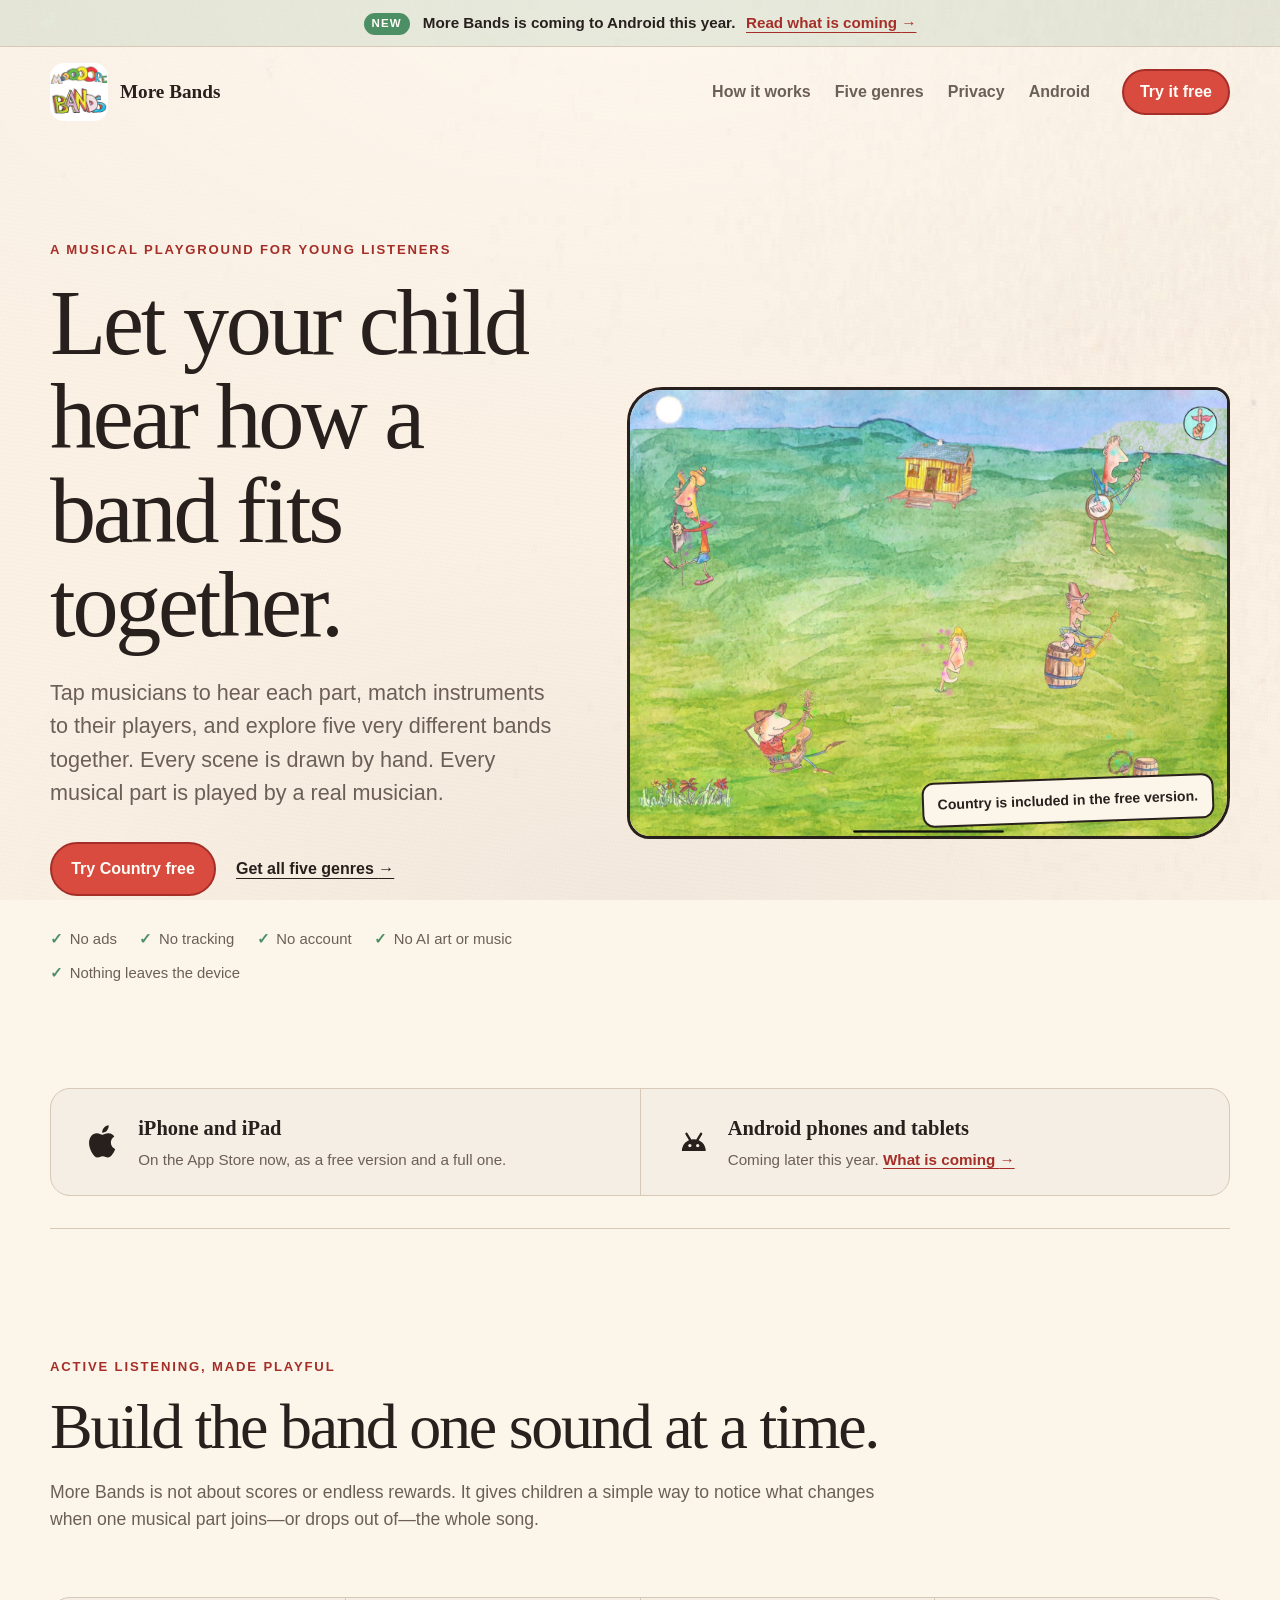
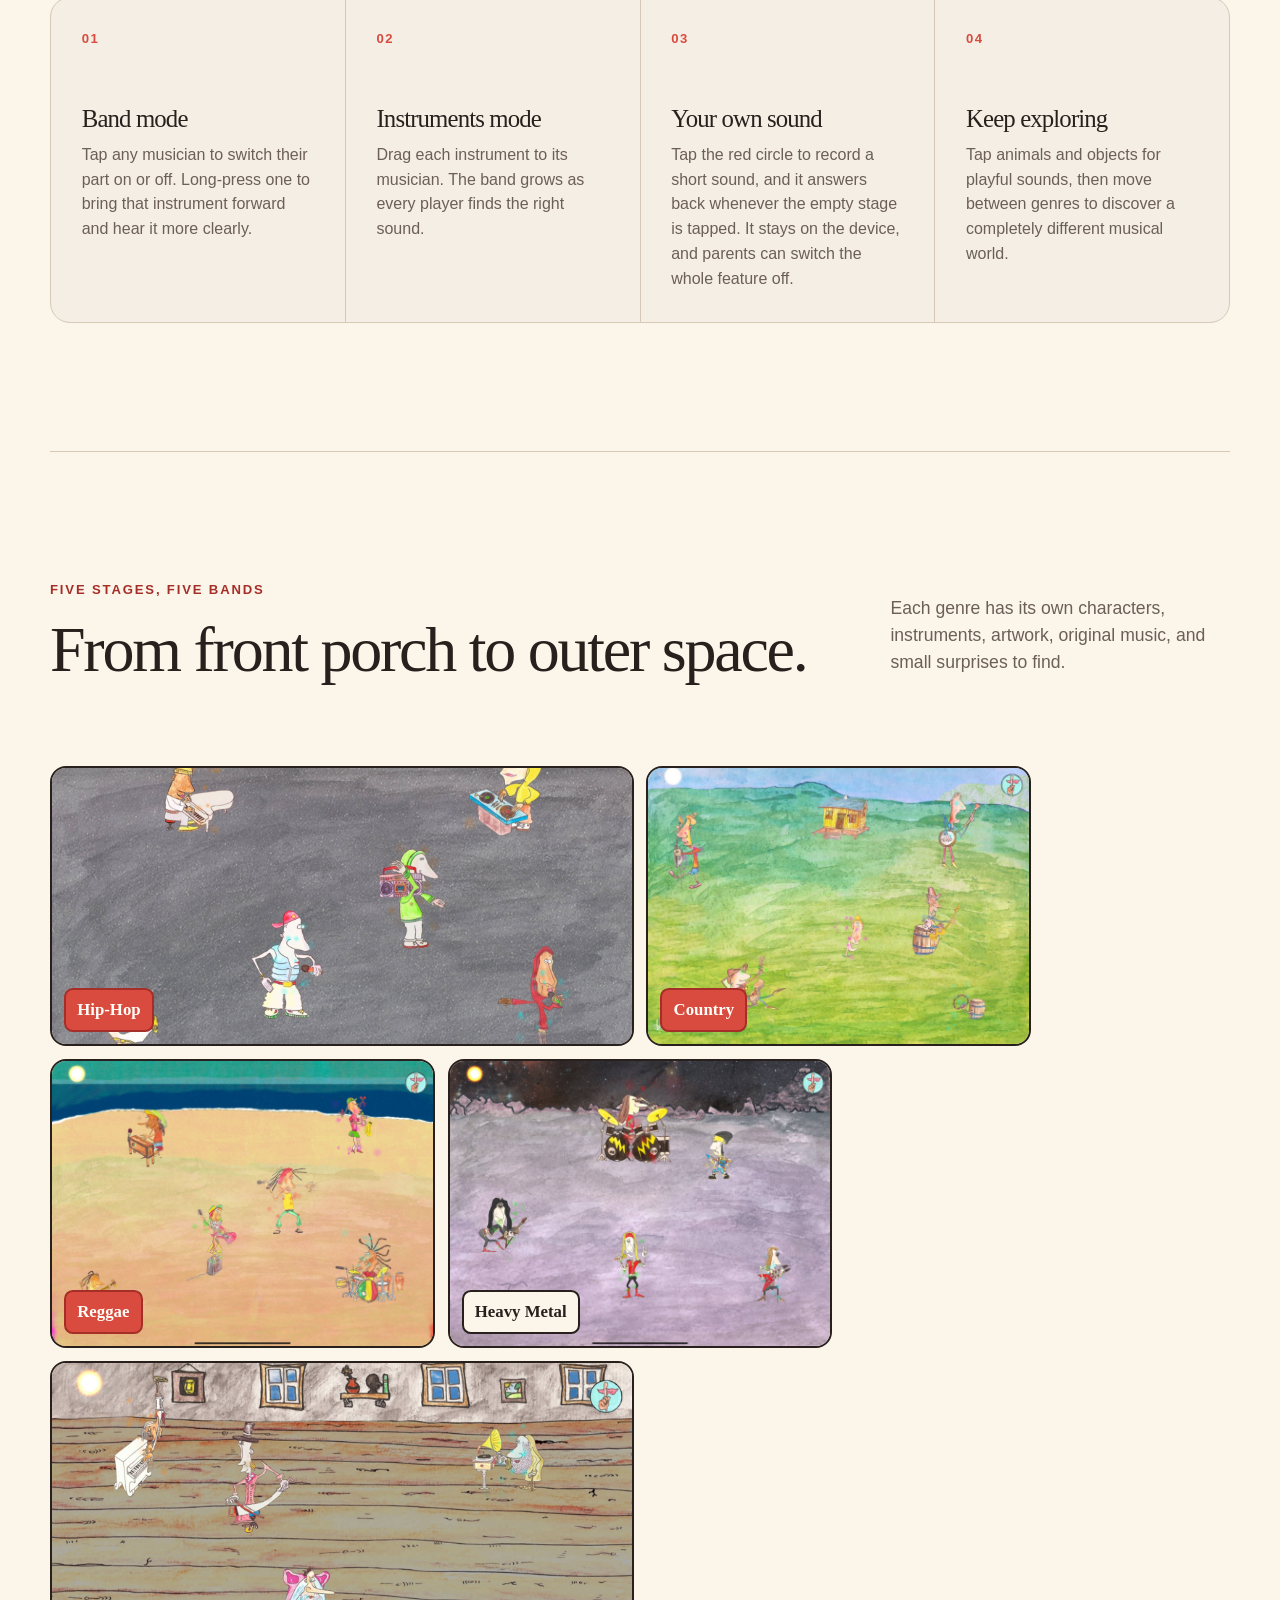
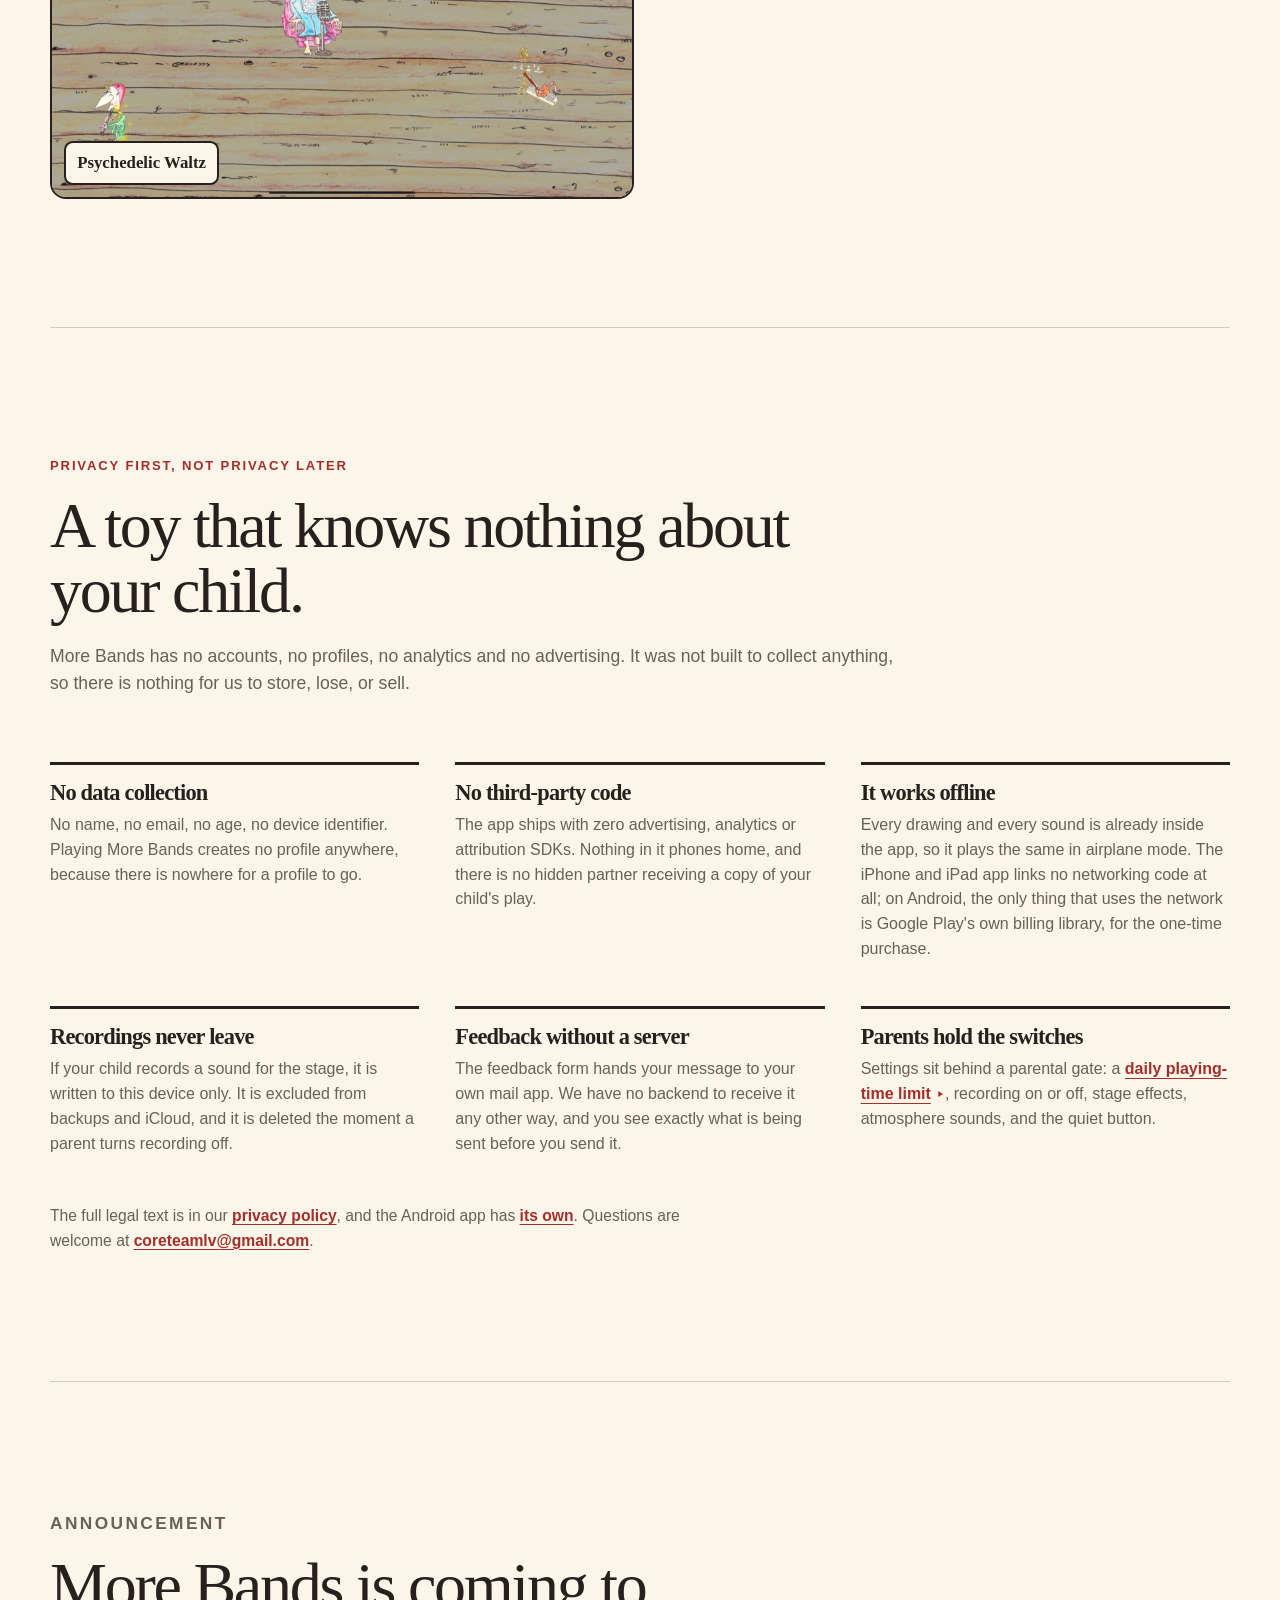
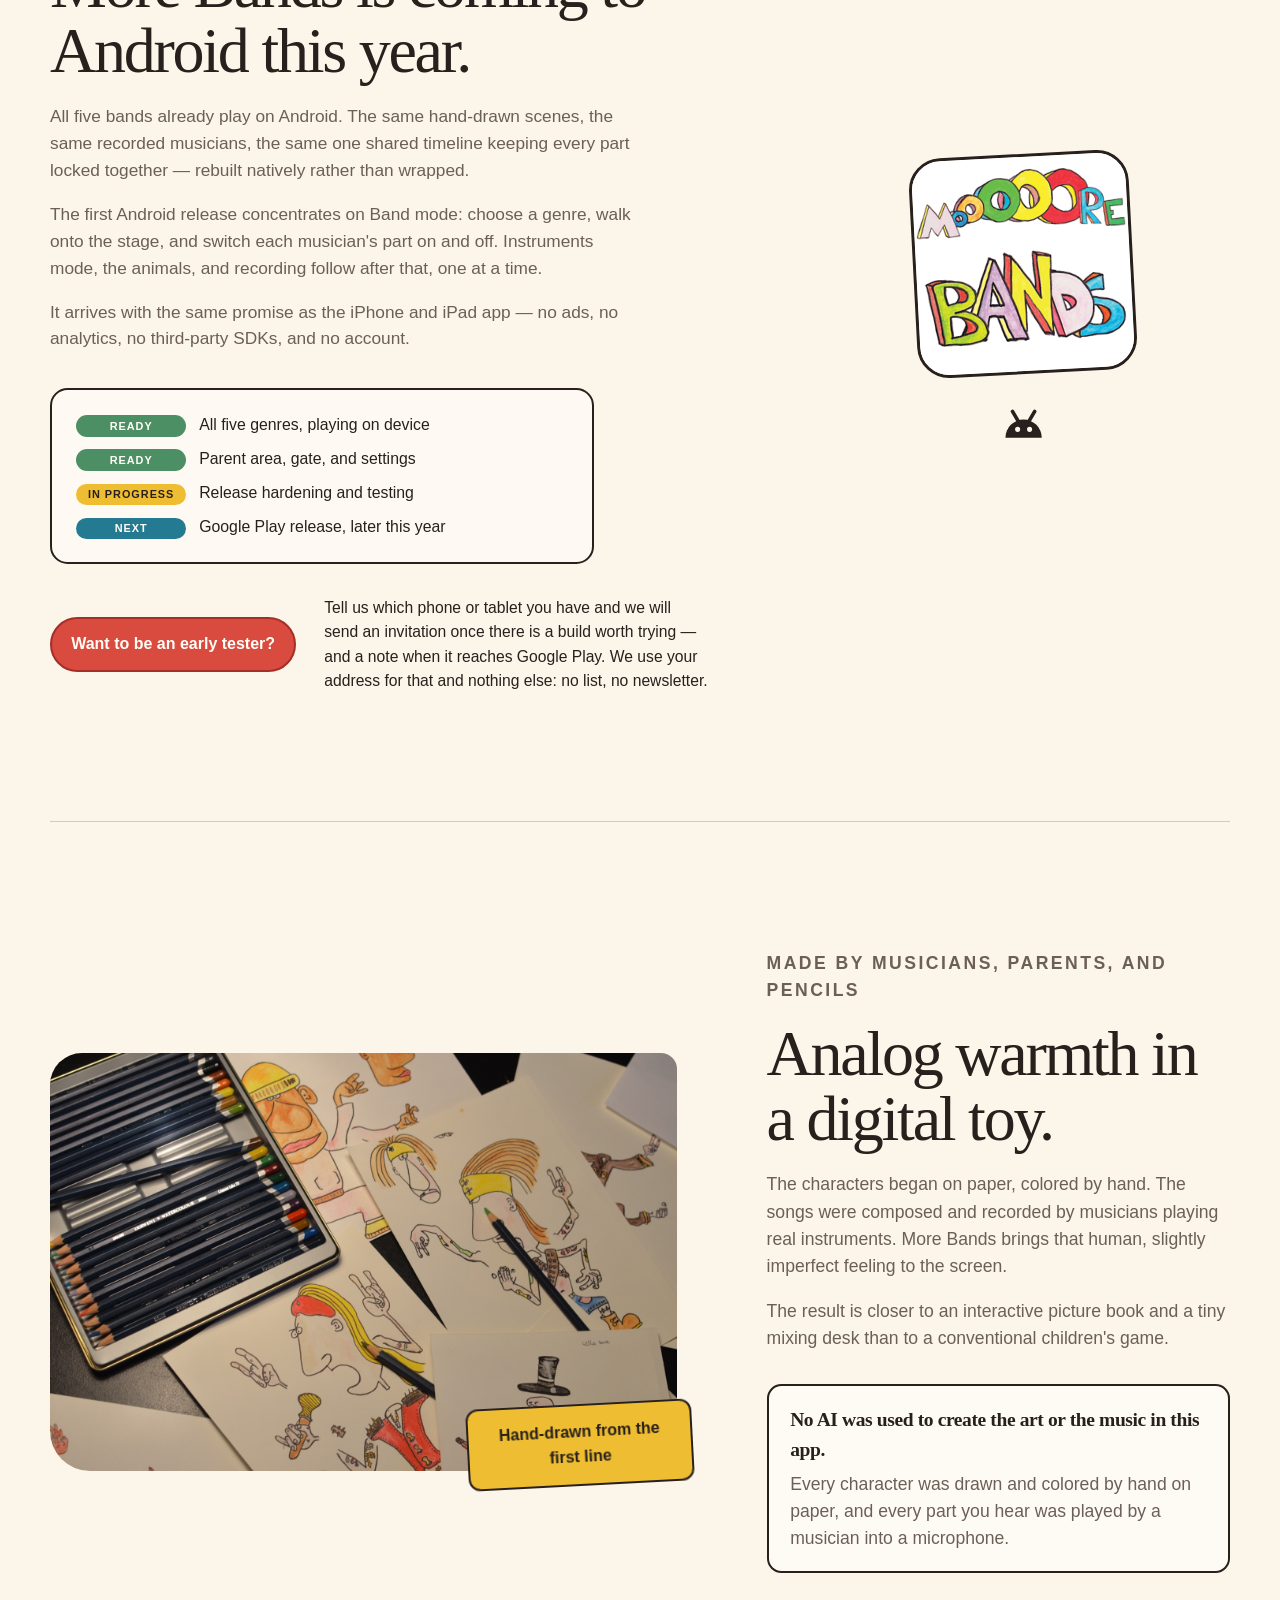
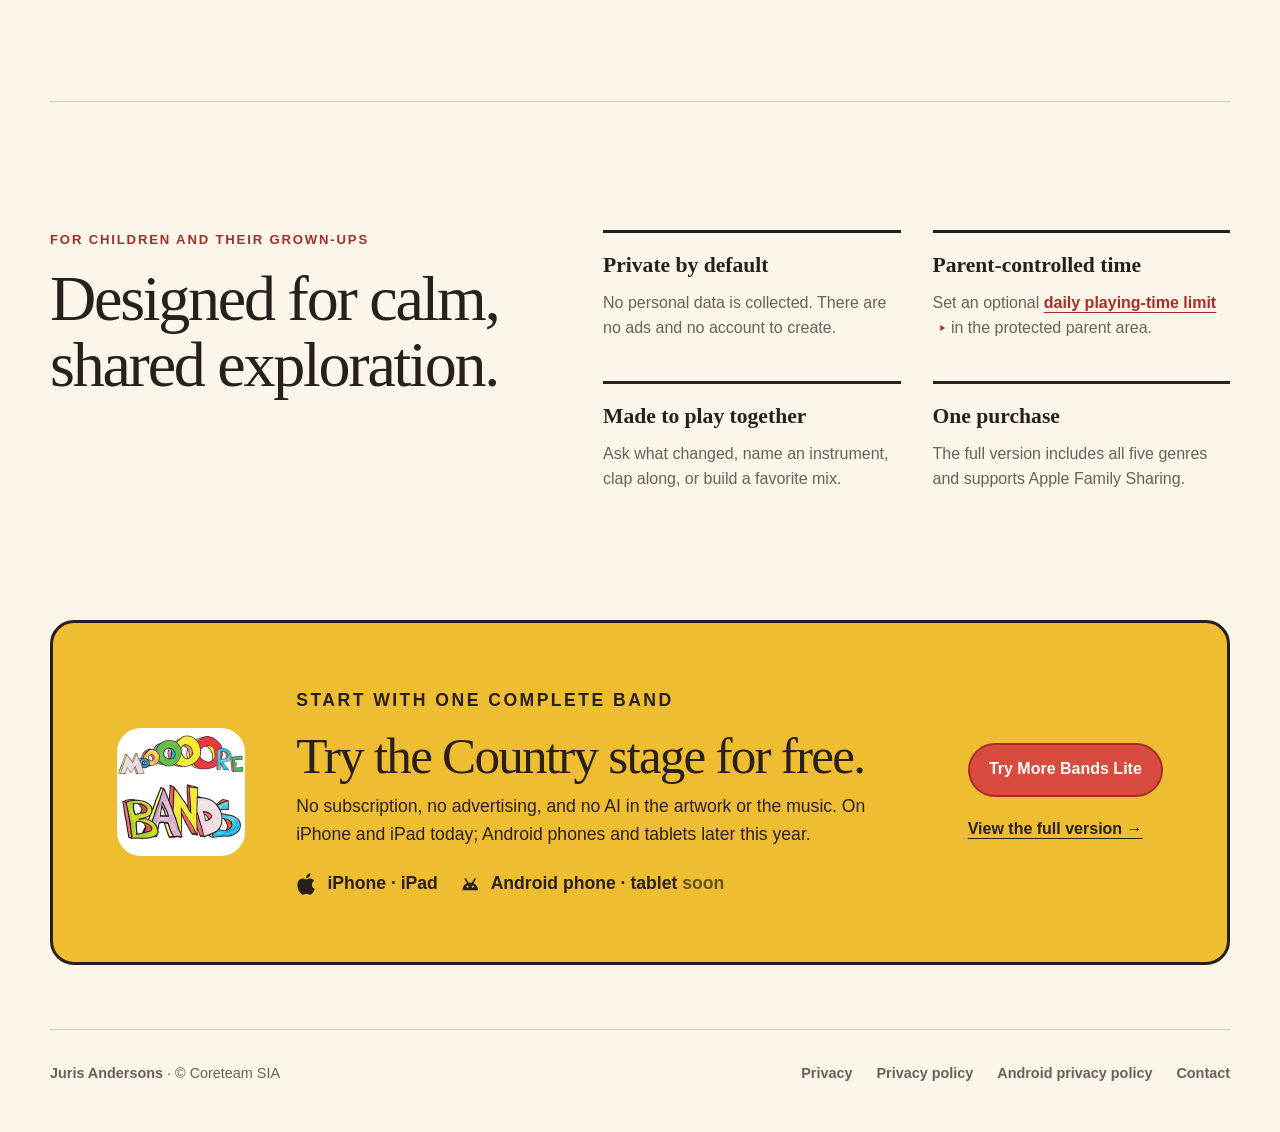
==== commit fbf04fa4: "Video previews: raggae, time limit feature." ====
--- a/index.html
+++ b/index.html
@@ -23,7 +23,7 @@
     <link rel="canonical" href="https://morebands.eu/" />
     <link rel="icon" href="img/more-bands-icon.png" />
     <link rel="preload" as="image" href="img/paper.jpg" />
-    <link rel="stylesheet" href="morebands.css" />
+    <link rel="stylesheet" href="morebands.css?v=3" />
   </head>
   <body>
     <a class="skip-link" href="#main">Skip to content</a>
@@ -285,7 +285,14 @@
           <li>
             <h3>Parents hold the switches</h3>
             <p>
-              Settings sit behind a parental gate: a daily playing-time limit,
+              Settings sit behind a parental gate: a
+              <a
+                class="video-link"
+                href="videos/time_limit.mp4"
+                data-video-modal="videos/time_limit.mp4"
+                data-video-title="Time limit"
+                aria-label="Preview the time limit feature video"
+              >daily playing-time limit<svg class="video-link-icon" width="10" height="10" viewBox="0 0 24 24" fill="currentColor" aria-hidden="true"><path d="M8 5v14l11-7z"/></svg></a>,
               recording on or off, stage effects, atmosphere sounds, and the
               quiet button.
             </p>
@@ -392,7 +399,17 @@
           </div>
           <div>
             <dt>Parent-controlled time</dt>
-            <dd>Set an optional daily playing-time limit in the protected parent area.</dd>
+            <dd>
+              Set an optional
+              <a
+                class="video-link"
+                href="videos/time_limit.mp4"
+                data-video-modal="videos/time_limit.mp4"
+                data-video-title="Time limit"
+                aria-label="Preview the time limit feature video"
+              >daily playing-time limit<svg class="video-link-icon" width="10" height="10" viewBox="0 0 24 24" fill="currentColor" aria-hidden="true"><path d="M8 5v14l11-7z"/></svg></a>
+              in the protected parent area.
+            </dd>
           </div>
           <div>
             <dt>Made to play together</dt>
@@ -464,6 +481,6 @@
       </nav>
     </footer>
 
-    <script src="morebands.js" defer></script>
+    <script src="morebands.js?v=3" defer></script>
   </body>
 </html>
--- a/morebands.css
+++ b/morebands.css
@@ -437,6 +437,11 @@
   font-family: Georgia, "Times New Roman", serif;
   font-size: 1.05rem;
   font-weight: 700;
+  transition:
+    background-color 150ms ease,
+    color 150ms ease,
+    border-color 150ms ease,
+    transform 150ms ease;
 }
 
 .genre-trigger {
@@ -459,7 +464,22 @@
 }
 
 .genre-playable figcaption {
+  background: var(--red);
+  border-color: var(--red-dark);
+  color: #fffdf7;
   pointer-events: none;
+}
+
+.genre-playable:hover figcaption,
+.genre-trigger:focus-visible ~ figcaption {
+  background: var(--red-dark);
+  border-color: var(--red-dark);
+  color: #fffdf7;
+  transform: scale(1.04);
+}
+
+.genre-play-pill {
+  display: none !important;
 }
 
 /* ------------------------------------------------ genre video modal dialog */
@@ -588,6 +608,27 @@
   text-underline-offset: 0.22em;
 }
 
+.video-link {
+  color: var(--red-dark);
+  font-weight: 700;
+  text-decoration: underline;
+  text-underline-offset: 0.22em;
+  cursor: pointer;
+  transition: color 150ms ease;
+}
+
+.video-link:hover,
+.video-link:focus-visible {
+  color: var(--red);
+}
+
+.video-link-icon {
+  display: inline-block;
+  vertical-align: 0px;
+  margin-left: 0.25em;
+  fill: currentColor;
+}
+
 .android {
   display: grid;
   grid-template-columns: 1.25fr 0.75fr;
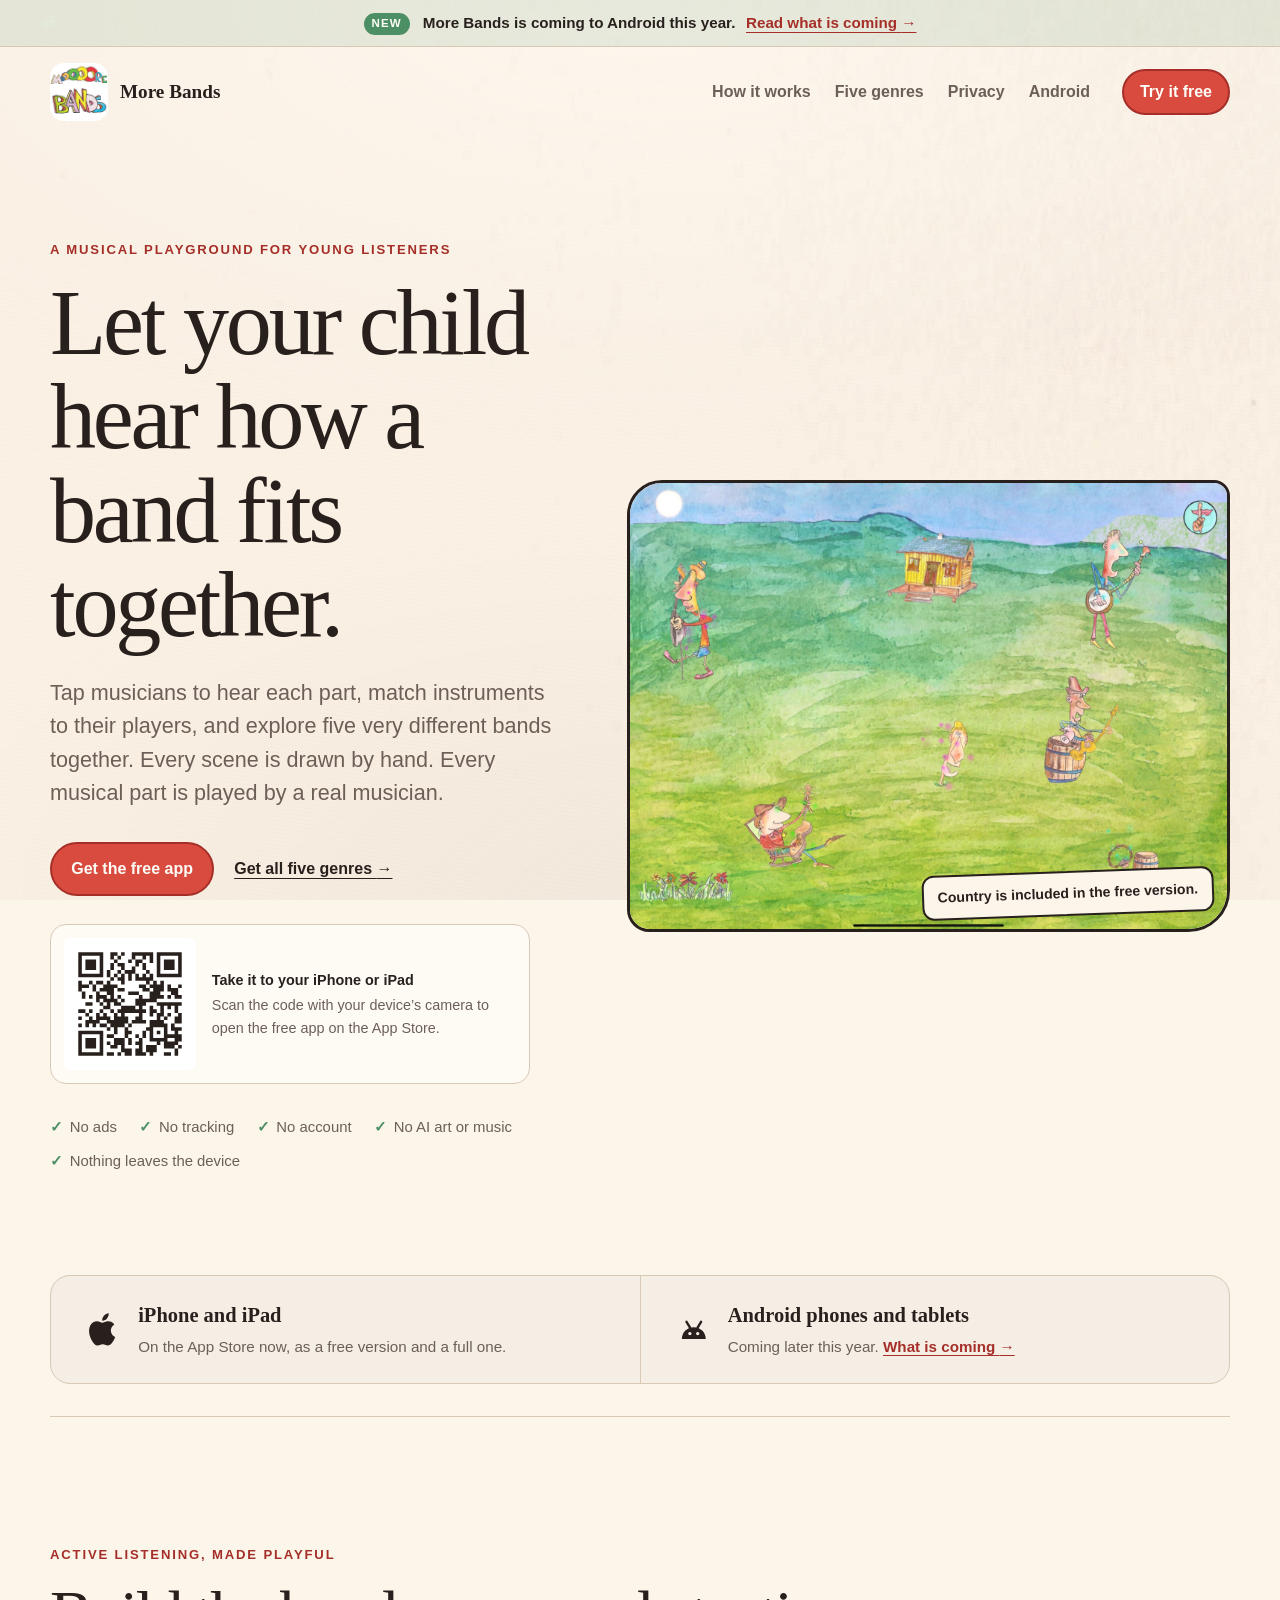
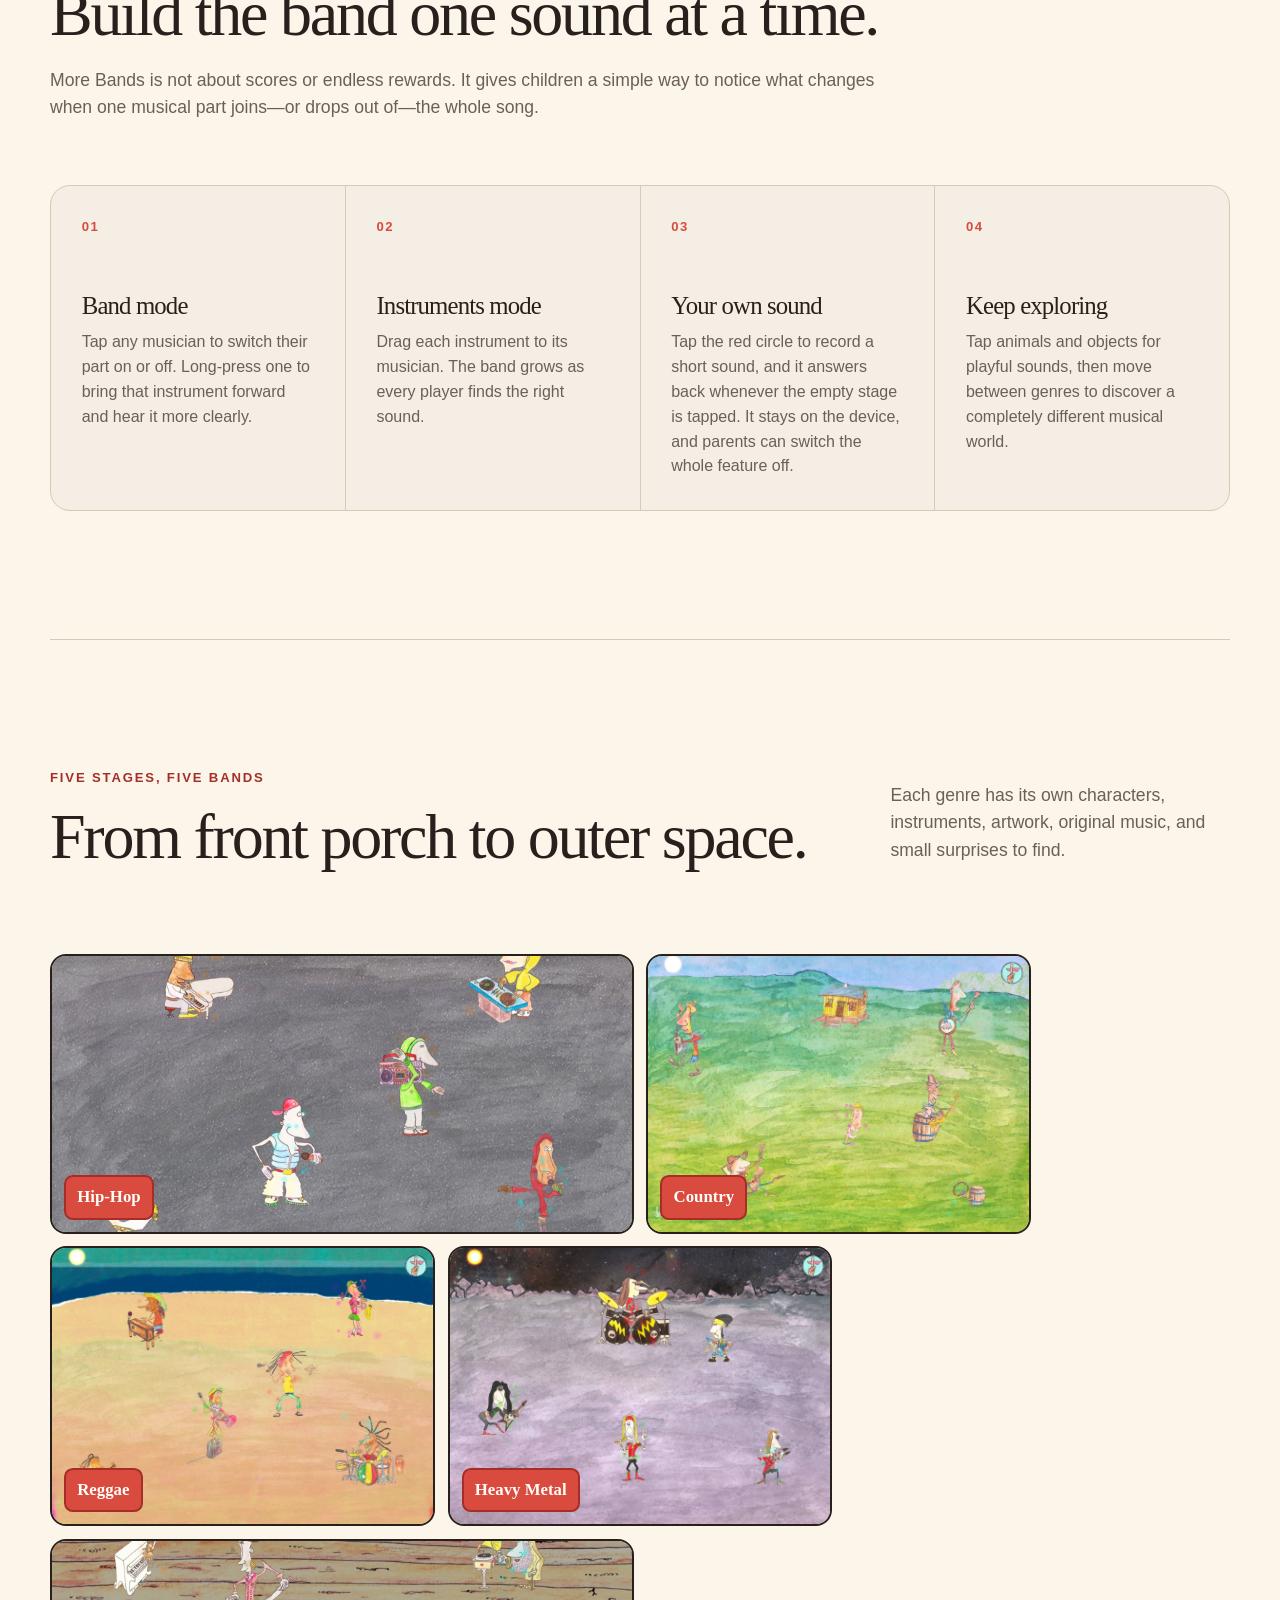
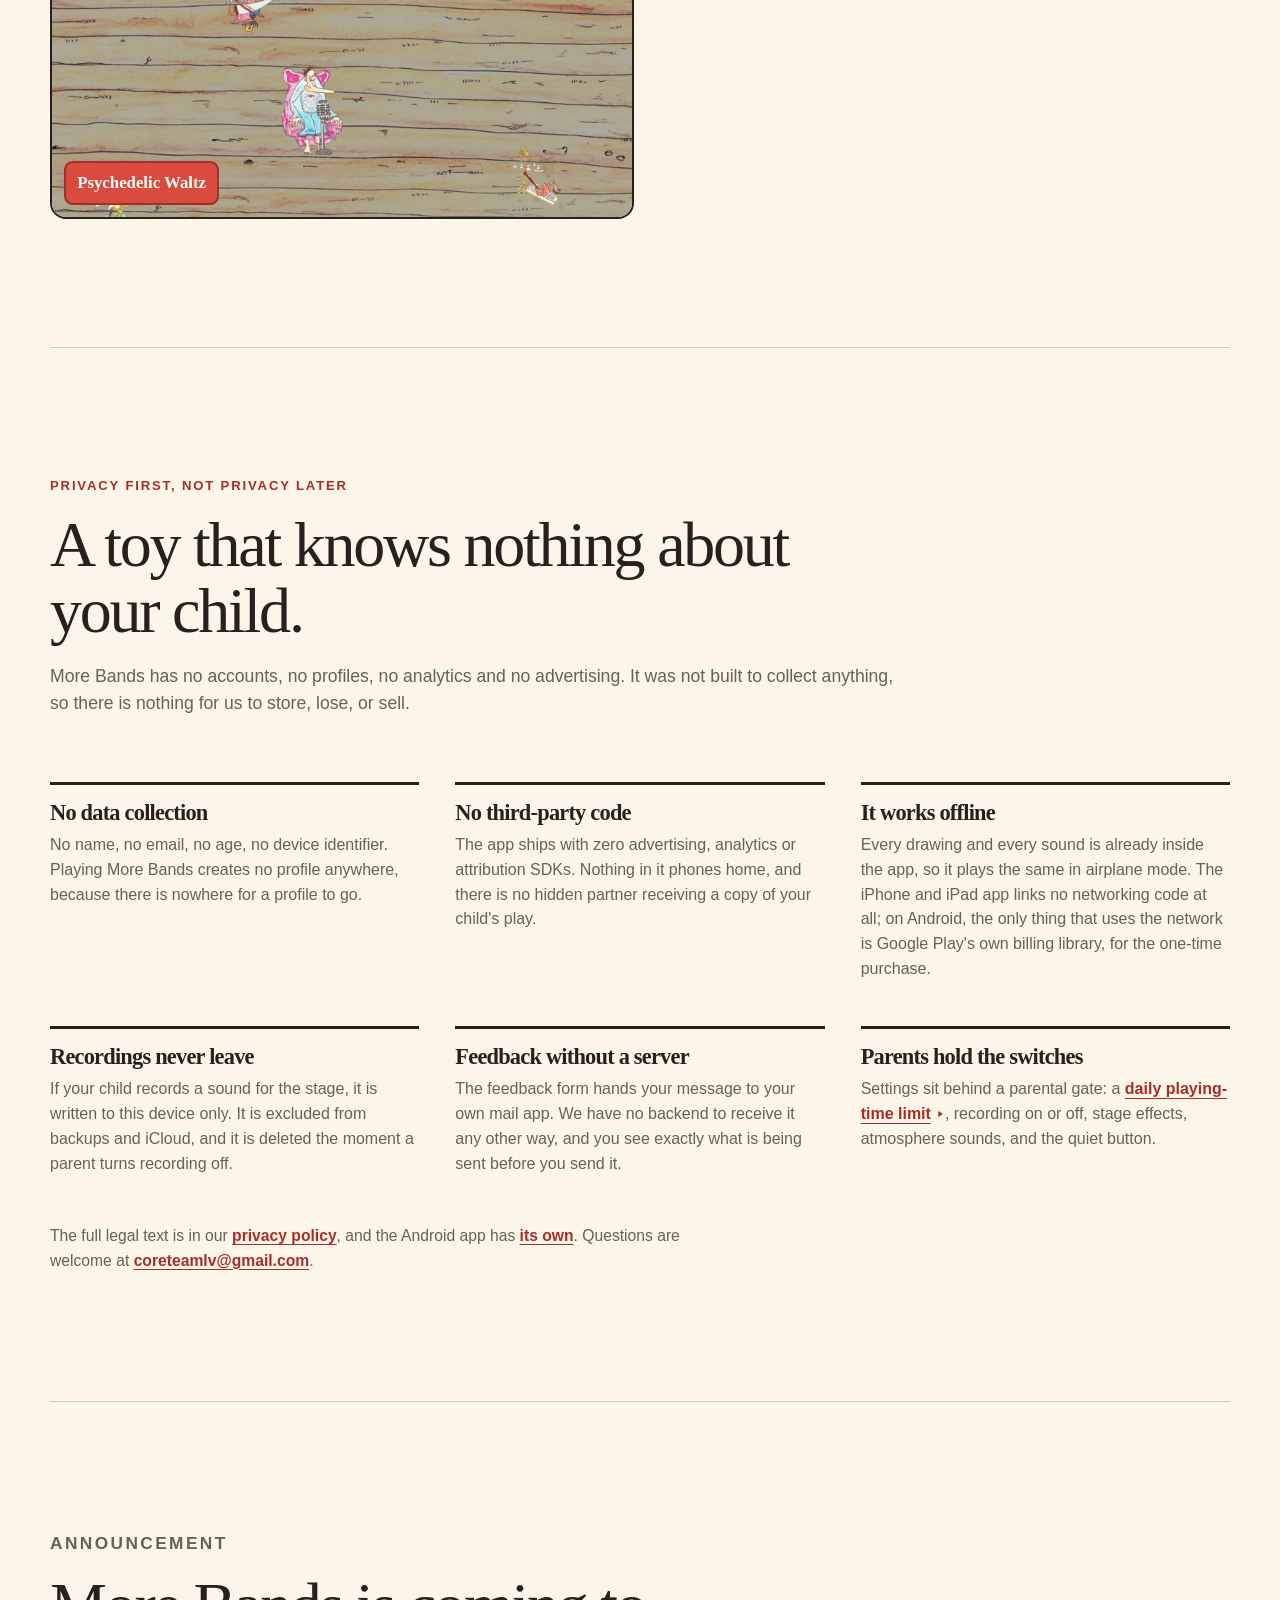
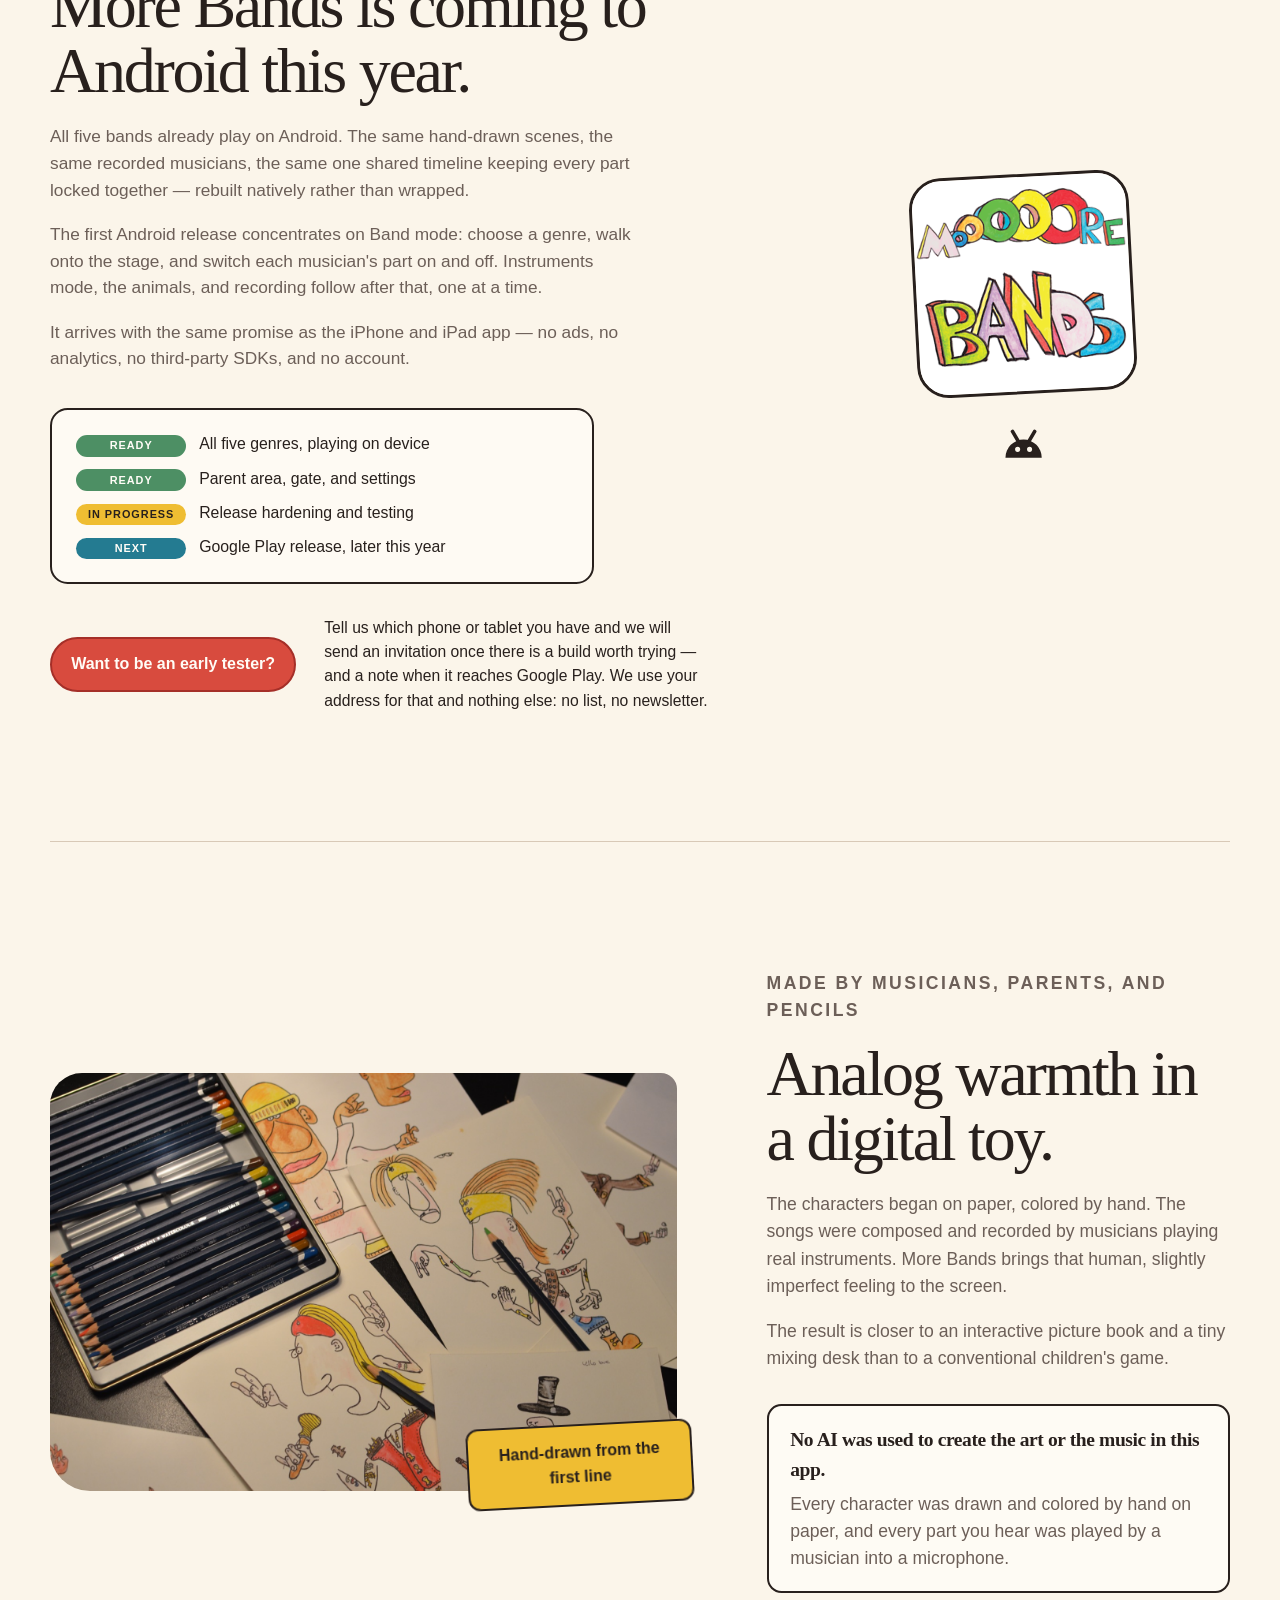
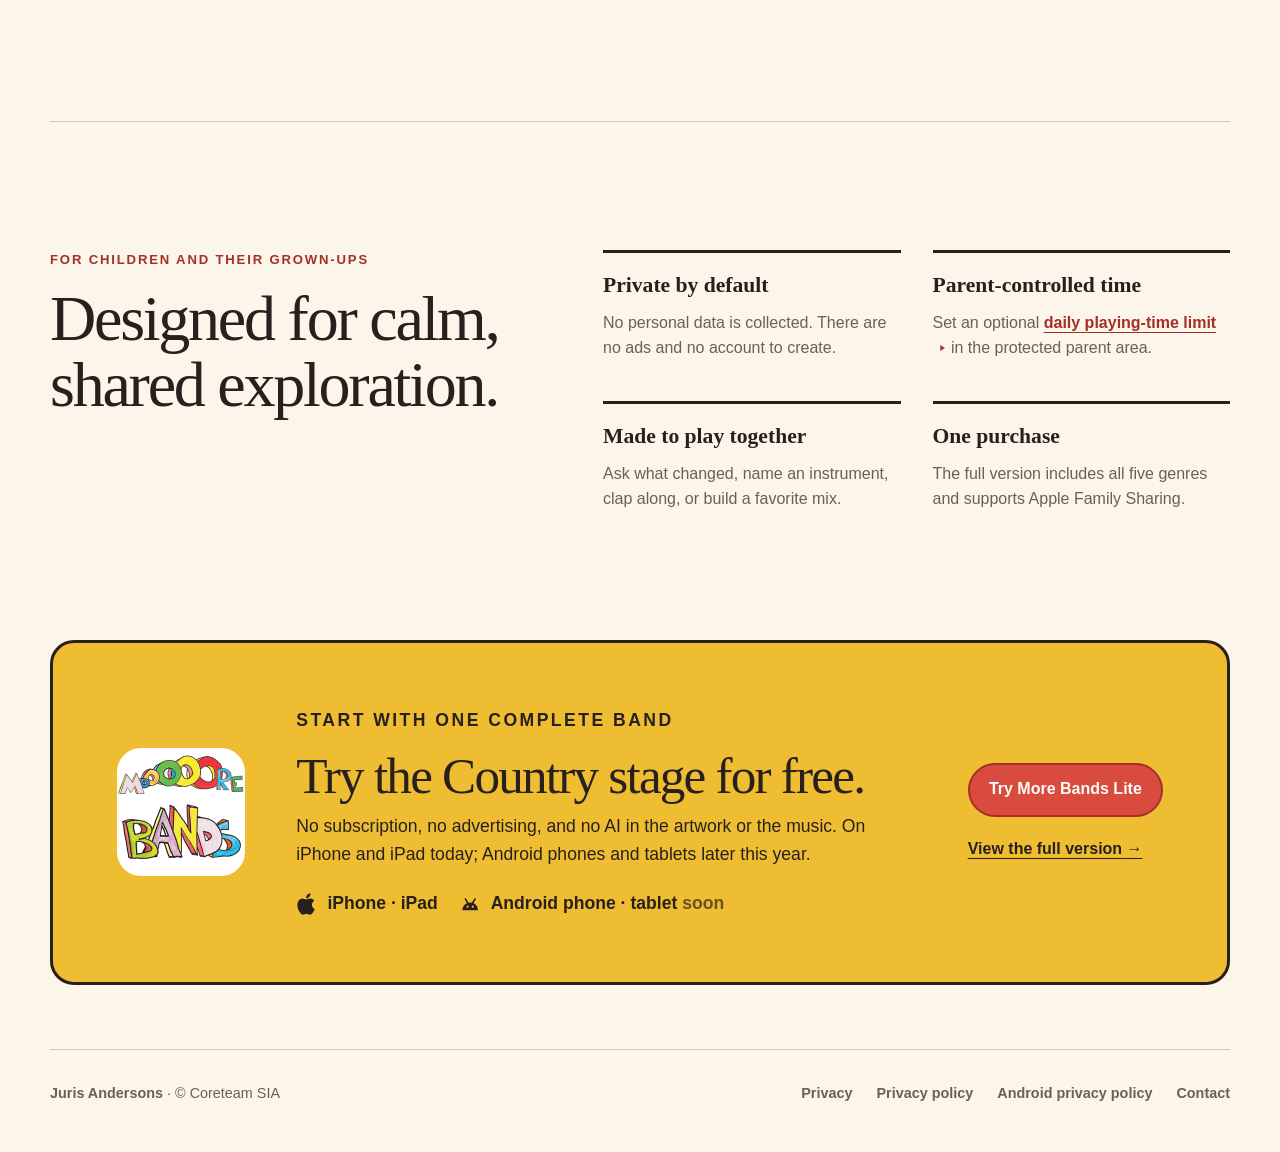
==== commit 1870ffe9: "QR code for the app store link on Desktop" ====
--- a/index.html
+++ b/index.html
@@ -23,7 +23,7 @@
     <link rel="canonical" href="https://morebands.eu/" />
     <link rel="icon" href="img/more-bands-icon.png" />
     <link rel="preload" as="image" href="img/paper.jpg" />
-    <link rel="stylesheet" href="morebands.css?v=3" />
+    <link rel="stylesheet" href="morebands.css?v=4" />
   </head>
   <body>
     <a class="skip-link" href="#main">Skip to content</a>
@@ -89,11 +89,25 @@
           </p>
           <div class="hero-actions">
             <a class="button" href="https://apps.apple.com/app/id760842919">
-              Try Country free
+              Get the free app
             </a>
             <a class="text-link" href="https://apps.apple.com/app/id760551914">
               Get all five genres <span aria-hidden="true">→</span>
             </a>
+          </div>
+          <div class="desktop-handoff">
+            <a href="https://apps.apple.com/app/id760842919" aria-label="Open More Bands Lite on the App Store">
+              <img
+                src="img/more-bands-lite-qr.svg"
+                alt="QR code for More Bands Lite on the App Store"
+                width="132"
+                height="132"
+              />
+            </a>
+            <div>
+              <p class="desktop-handoff-title">Take it to your iPhone or iPad</p>
+              <p>Scan the code with your device’s camera to open the free app on the App Store.</p>
+            </div>
           </div>
           <ul class="trust-list" aria-label="Parent-friendly features">
             <li>No ads</li>
--- a/morebands.css
+++ b/morebands.css
@@ -282,6 +282,46 @@
   flex-wrap: wrap;
 }
 
+.desktop-handoff {
+  display: flex;
+  align-items: center;
+  gap: 1rem;
+  max-width: 480px;
+  margin-top: 1.75rem;
+  padding: 0.8rem;
+  border: 1px solid var(--line);
+  border-radius: 1rem;
+  background: rgba(255, 253, 247, 0.8);
+}
+
+.desktop-handoff a {
+  flex: 0 0 auto;
+  border-radius: 0.5rem;
+}
+
+.desktop-handoff a:focus-visible {
+  outline: 3px solid var(--red-dark);
+  outline-offset: 3px;
+}
+
+.desktop-handoff img {
+  width: 132px;
+  height: 132px;
+  border-radius: 0.4rem;
+}
+
+.desktop-handoff p {
+  margin: 0;
+  color: var(--muted);
+  font-size: 0.9rem;
+}
+
+.desktop-handoff .desktop-handoff-title {
+  margin-bottom: 0.2rem;
+  color: var(--ink);
+  font-weight: 800;
+}
+
 .trust-list {
   display: flex;
   gap: 0.7rem 1.4rem;
@@ -1151,6 +1191,10 @@
 }
 
 @media (max-width: 680px) {
+  .desktop-handoff {
+    display: none;
+  }
+
   .legal {
     width: min(calc(100% - 2rem), 62rem);
   }
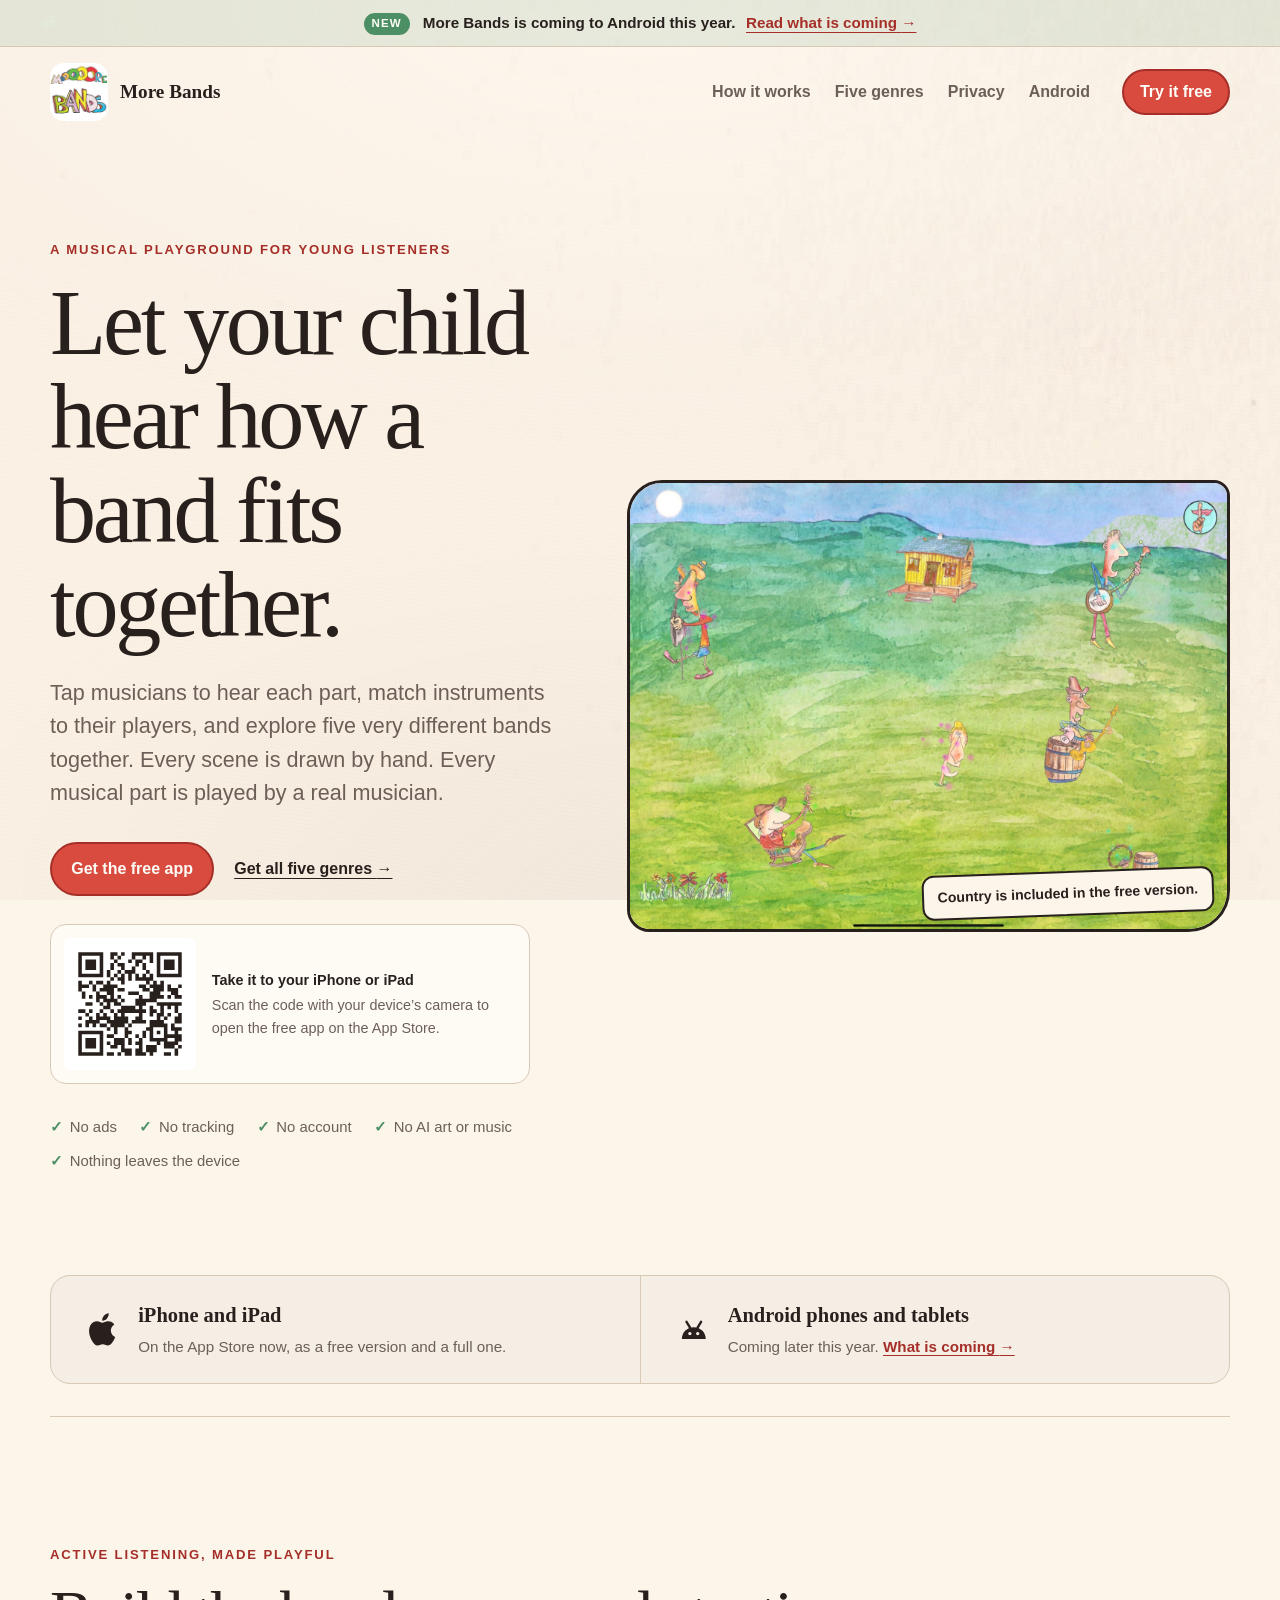
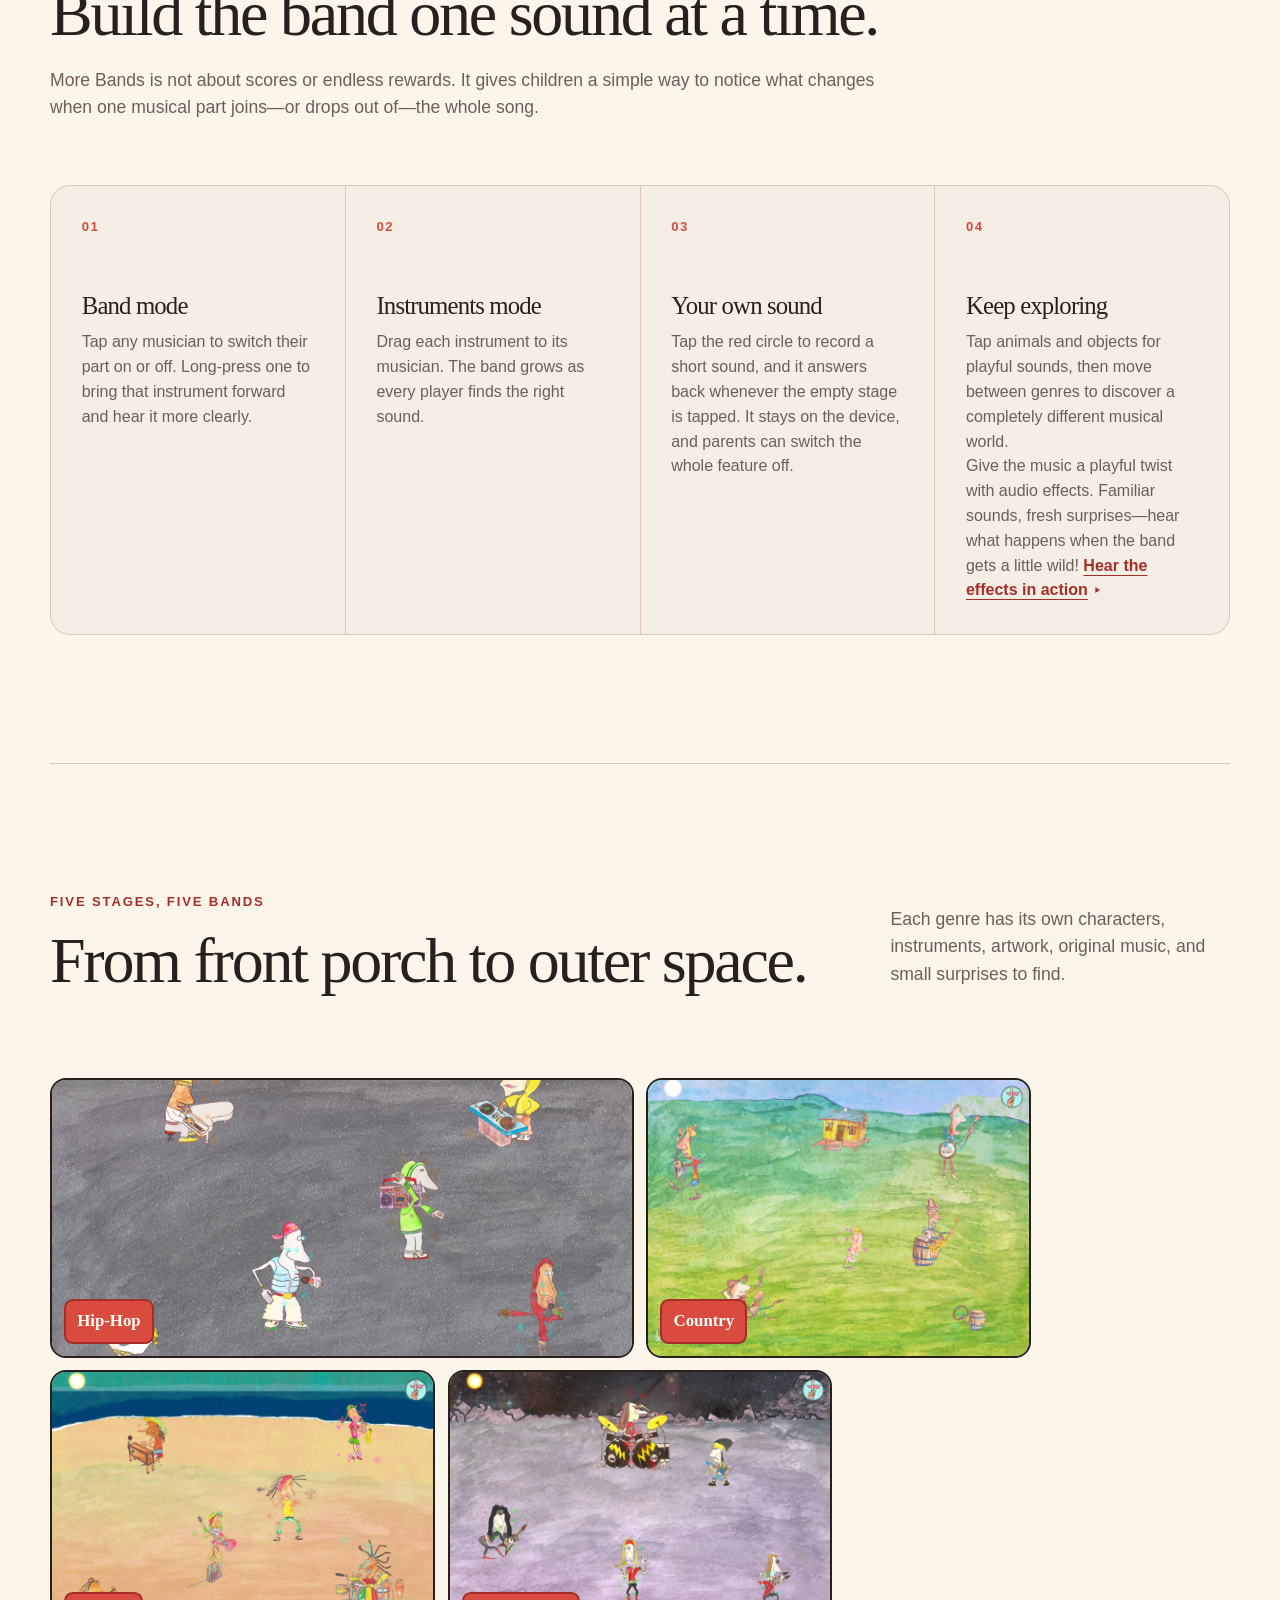
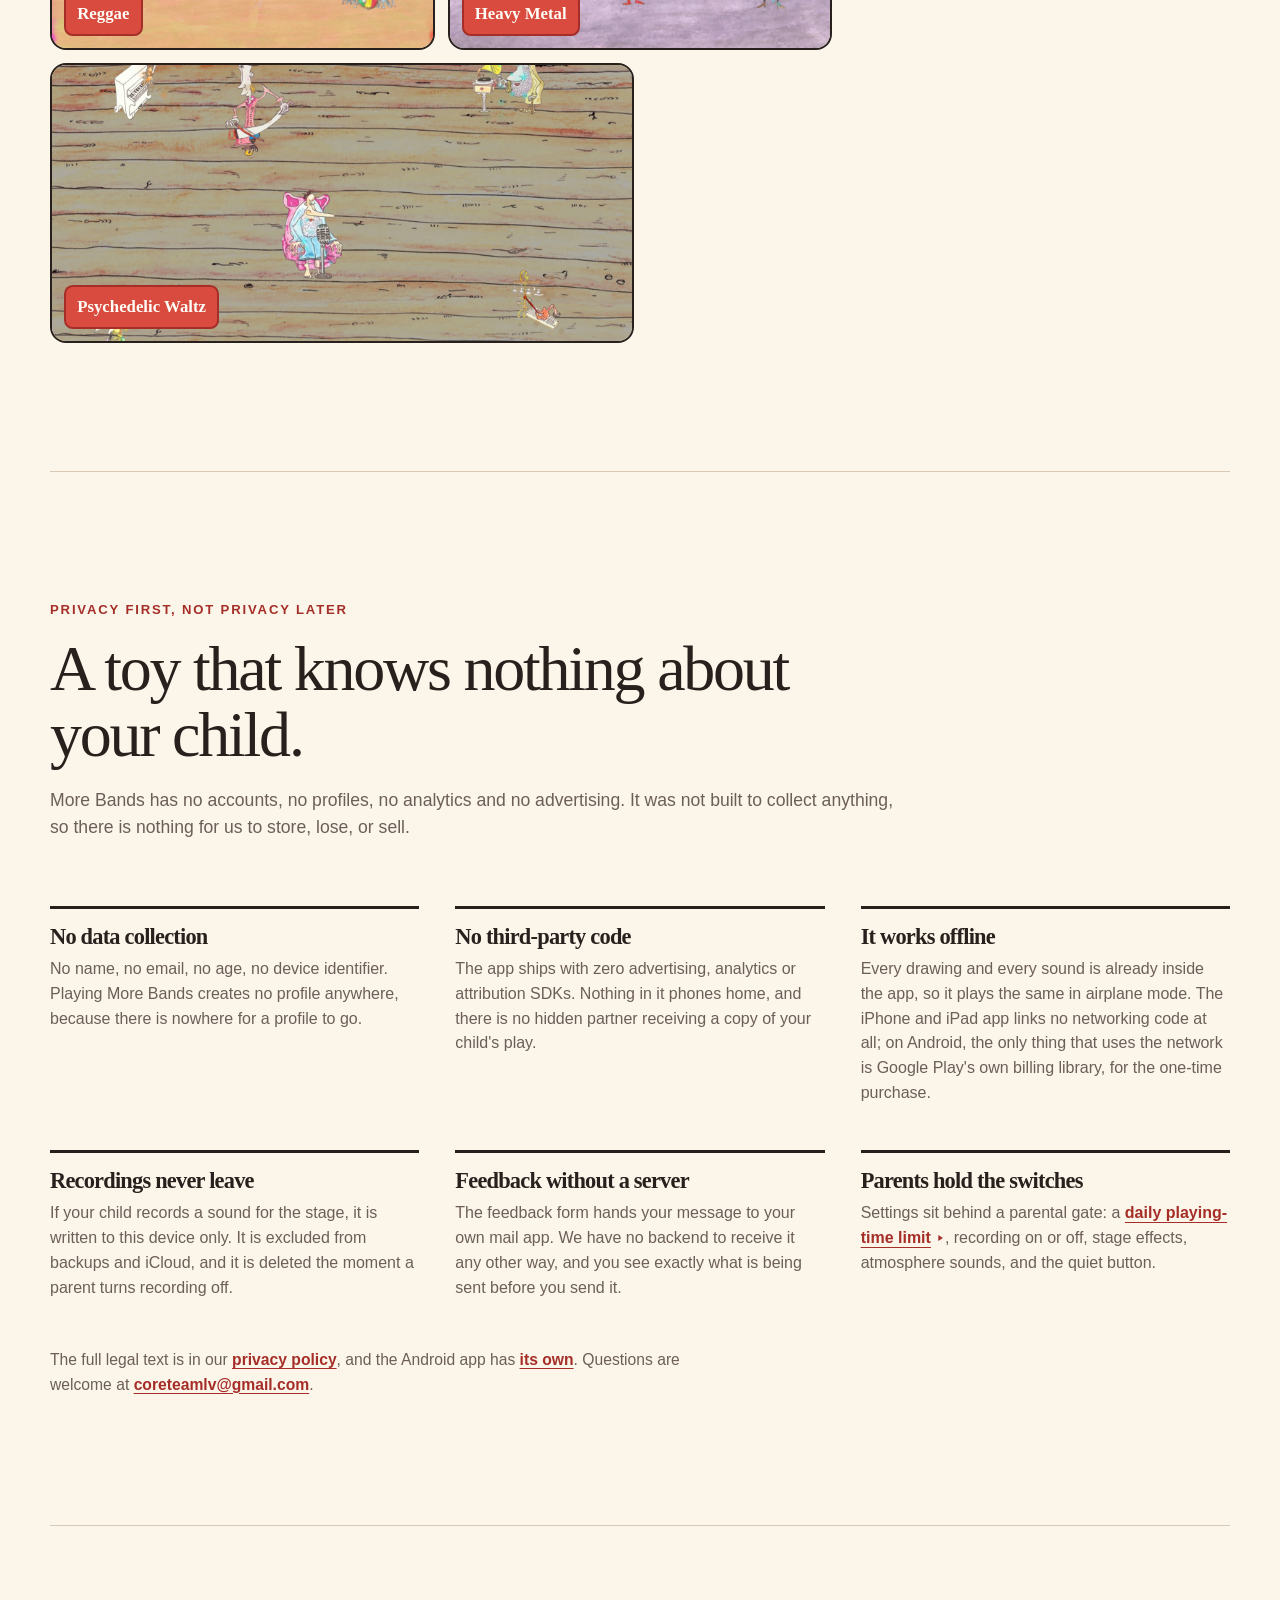
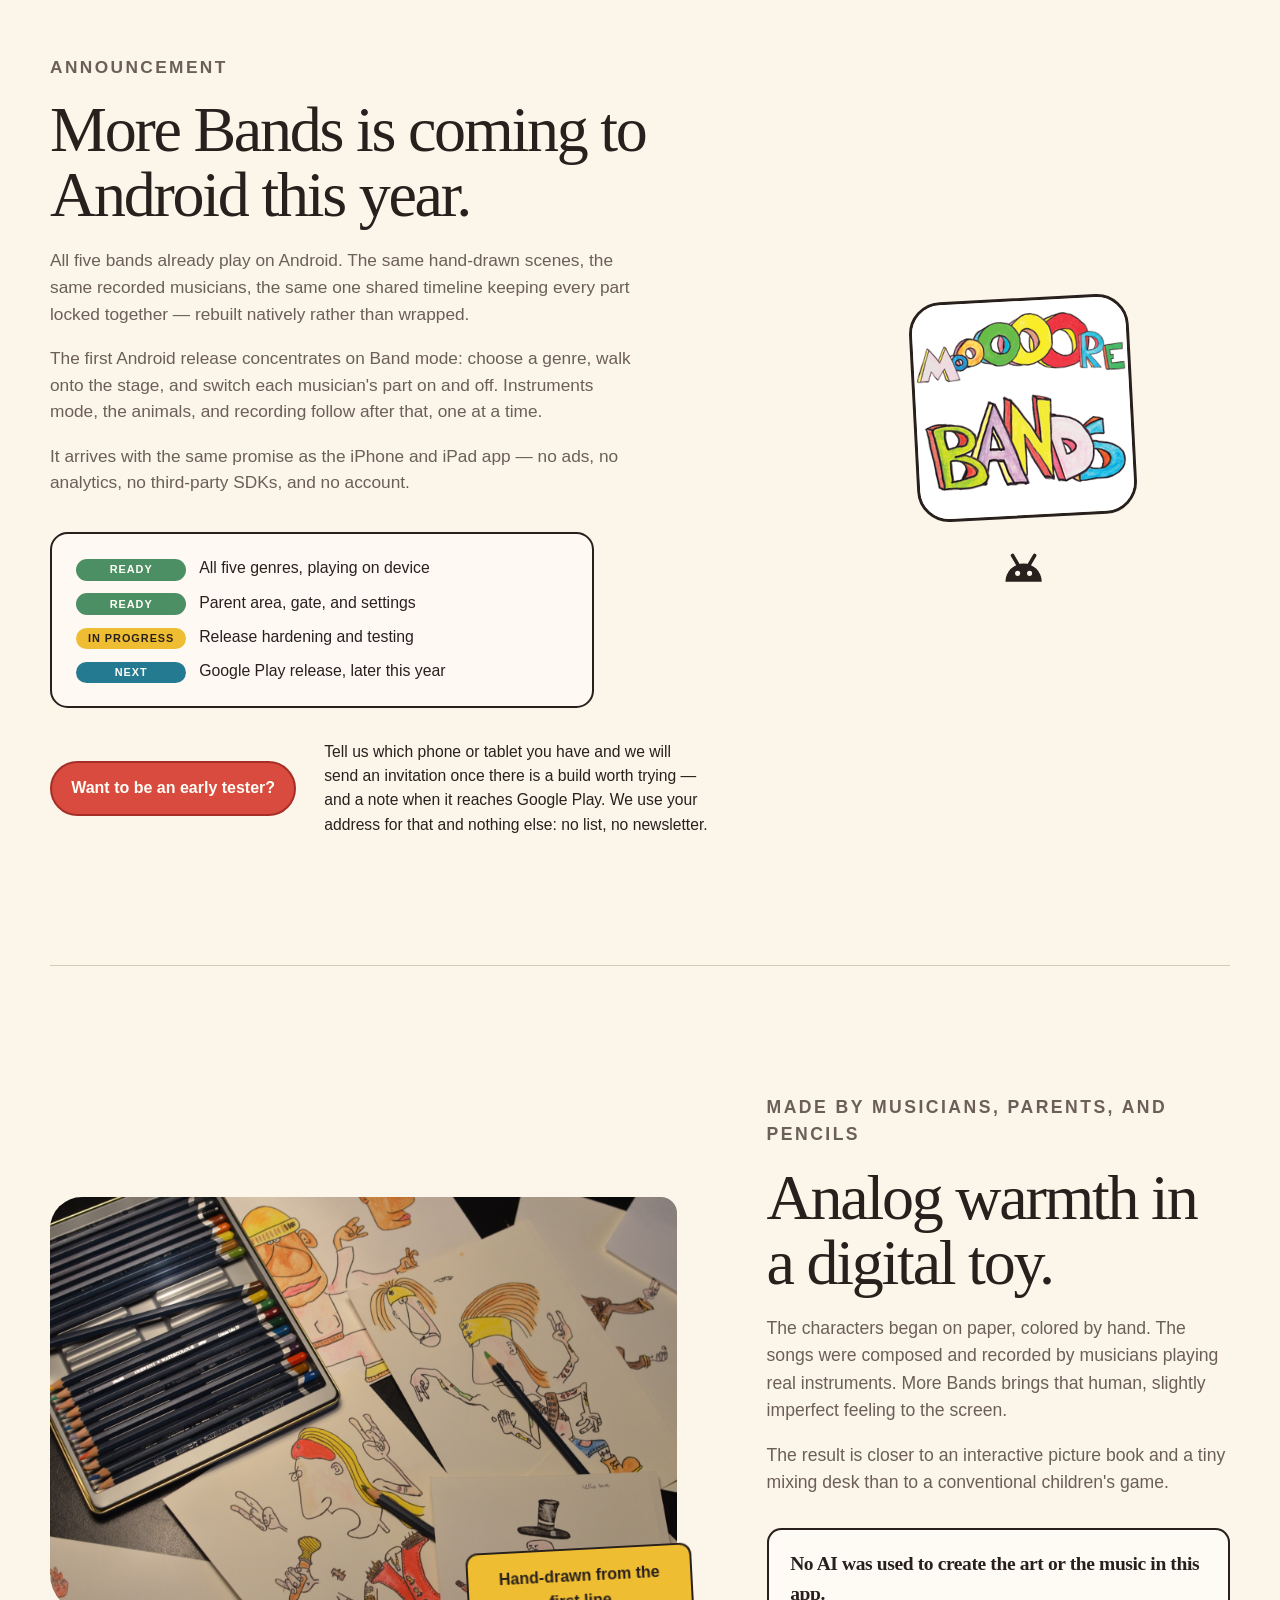
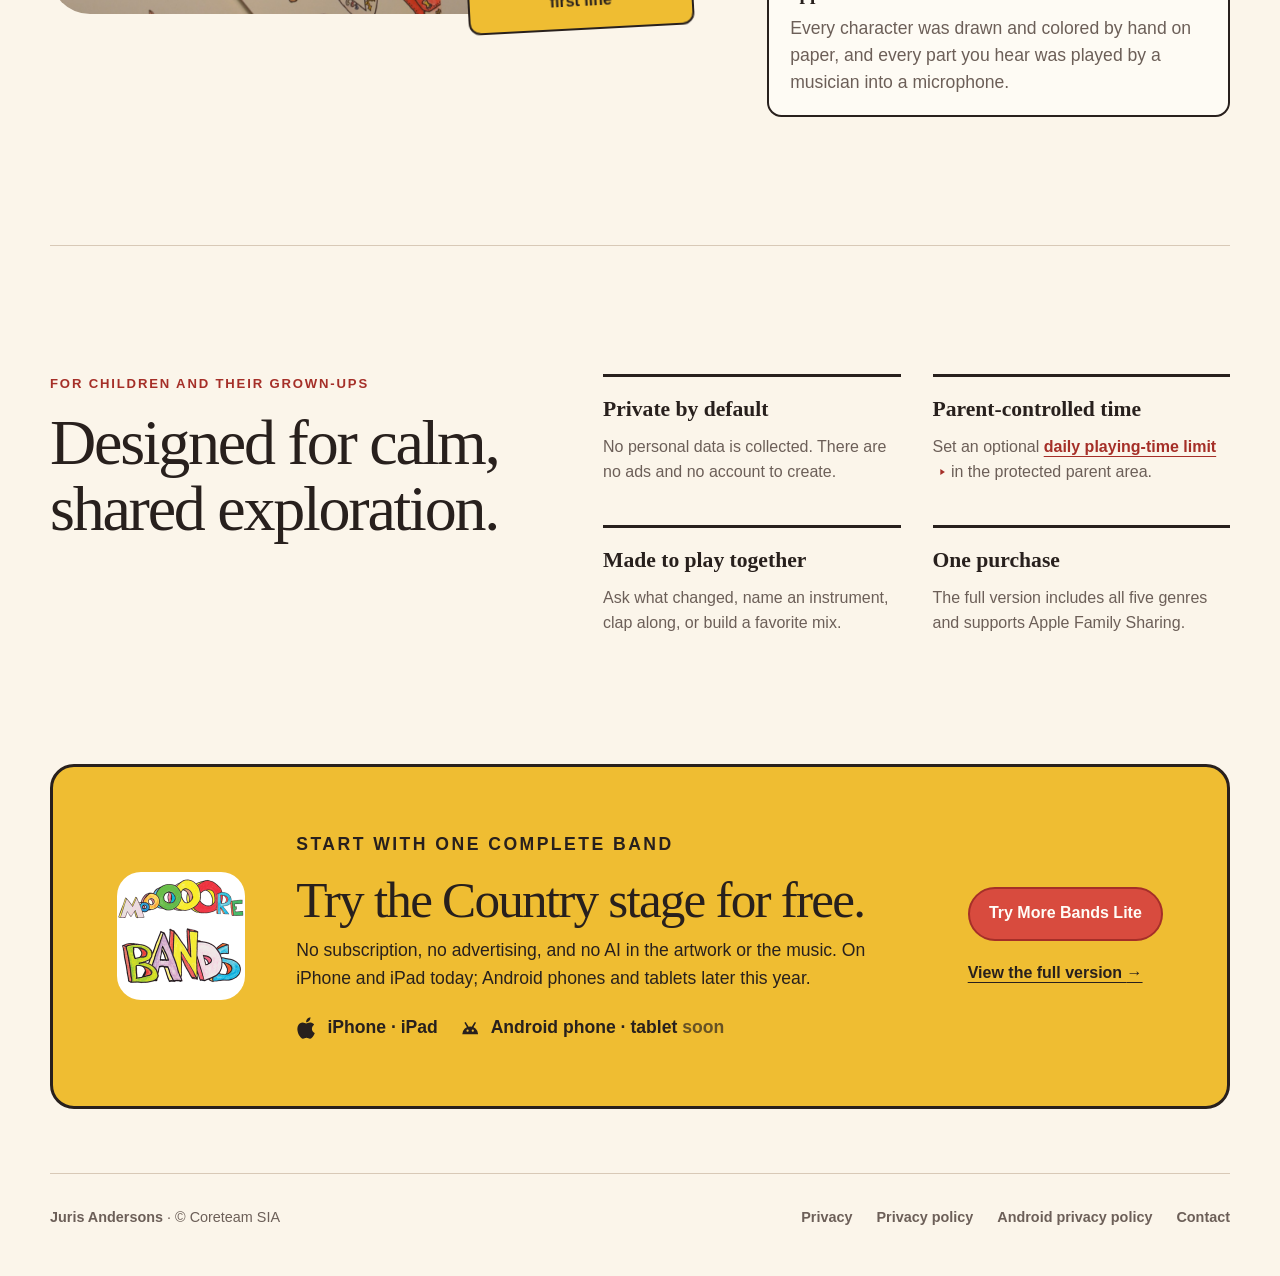
==== commit 6d8ef309: "Audio fx video demo" ====
--- a/index.html
+++ b/index.html
@@ -198,6 +198,19 @@
               Tap animals and objects for playful sounds, then move between
               genres to discover a completely different musical world.
             </p>
+            <p>
+              Give the music a playful twist with audio effects. Familiar sounds,
+              fresh surprises—hear what happens when the band gets a little wild!
+              <a
+                class="video-link"
+                href="videos/fx.mp4"
+                data-video-modal="videos/fx.mp4"
+                data-video-title="Audio effects"
+                aria-label="Watch the audio effects demo"
+                aria-haspopup="dialog"
+                aria-controls="genre-video-dialog"
+              >Hear the effects in action<svg class="video-link-icon" width="10" height="10" viewBox="0 0 24 24" fill="currentColor" aria-hidden="true"><path d="M8 5v14l11-7z"/></svg></a>
+            </p>
           </article>
         </div>
       </section>
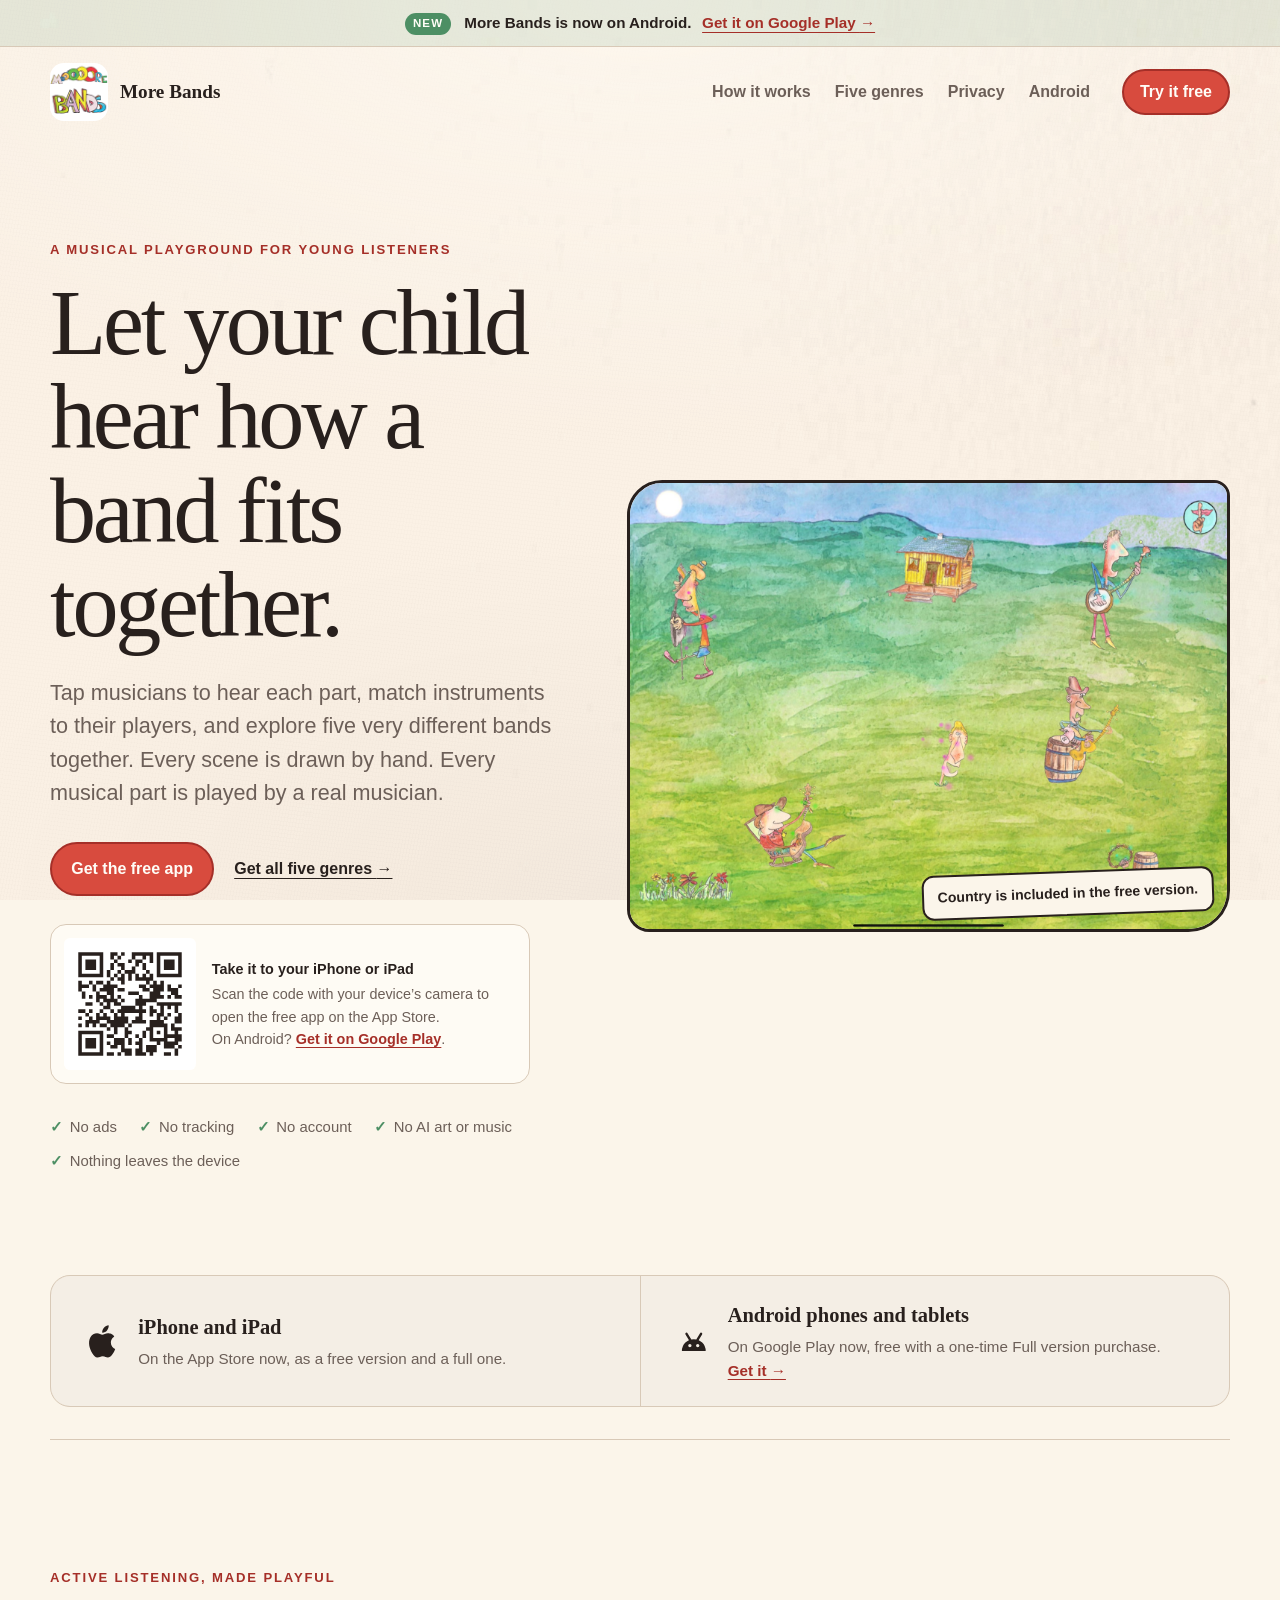
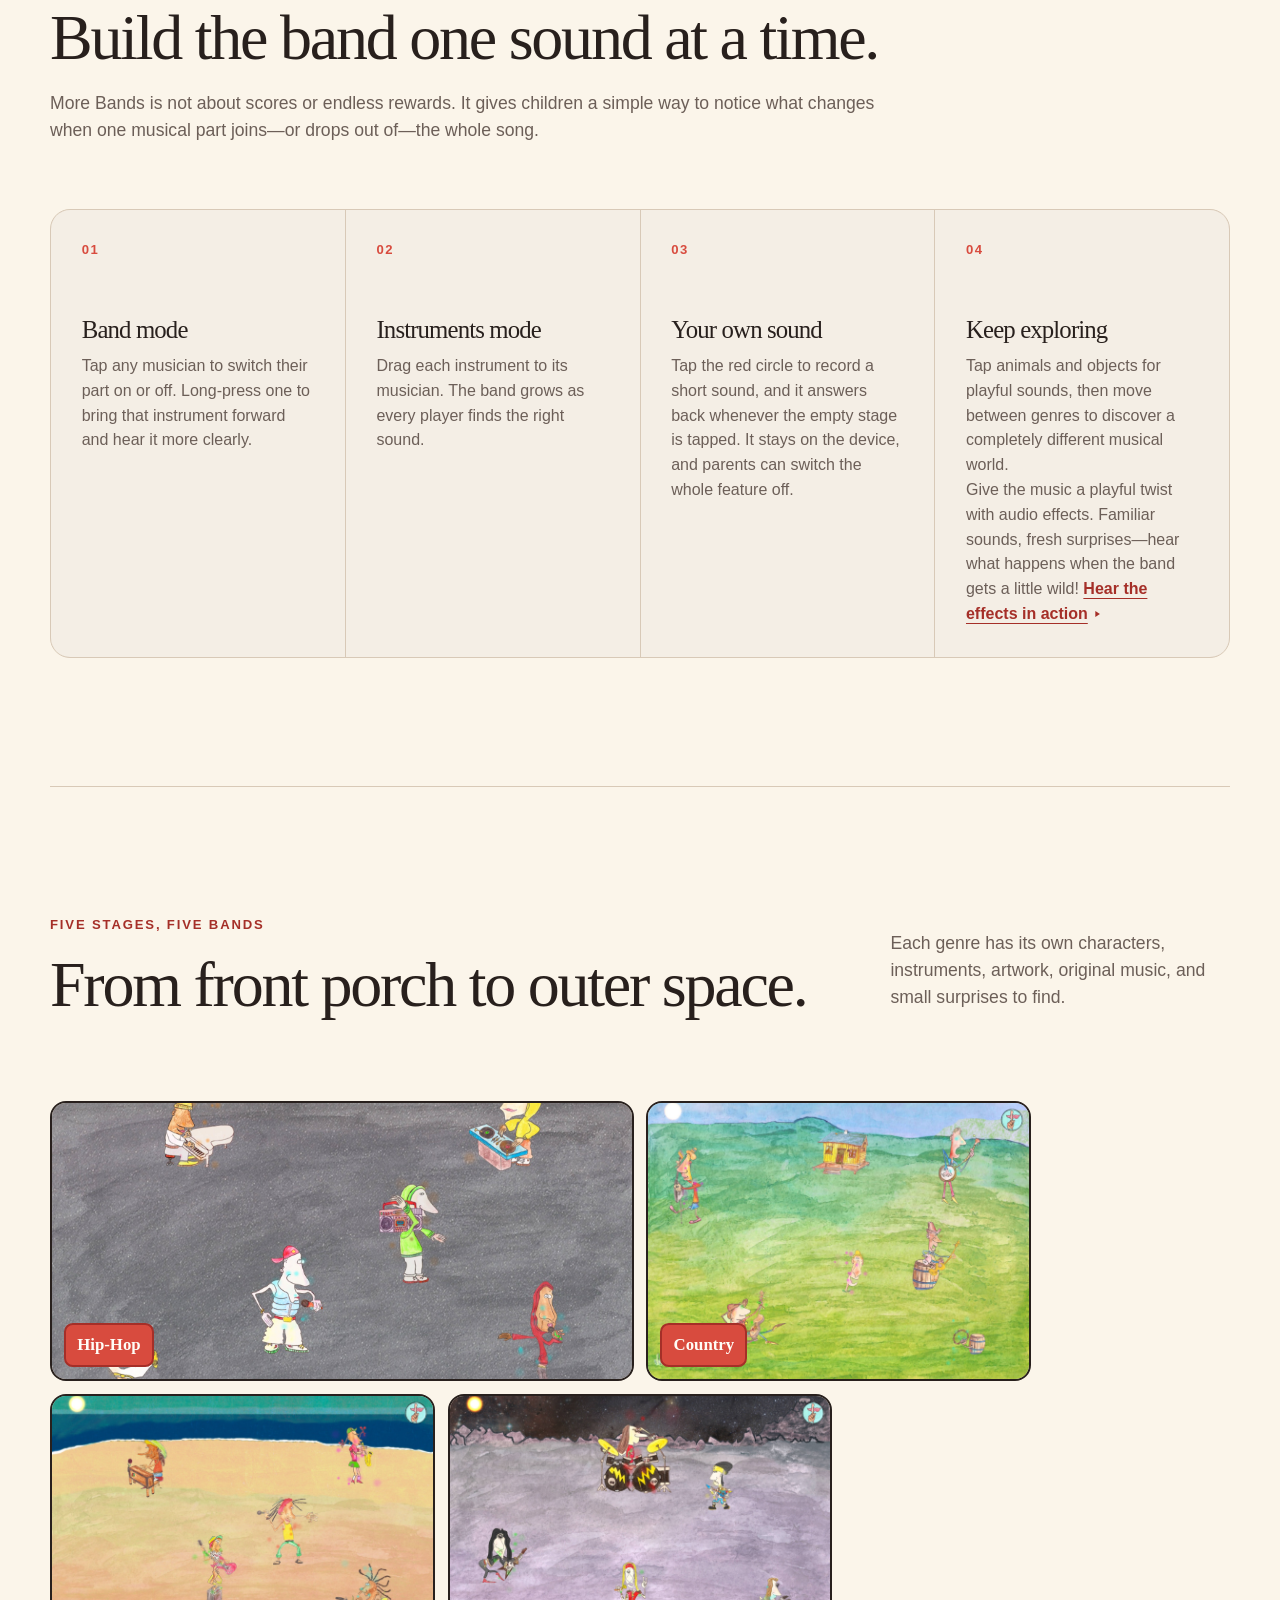
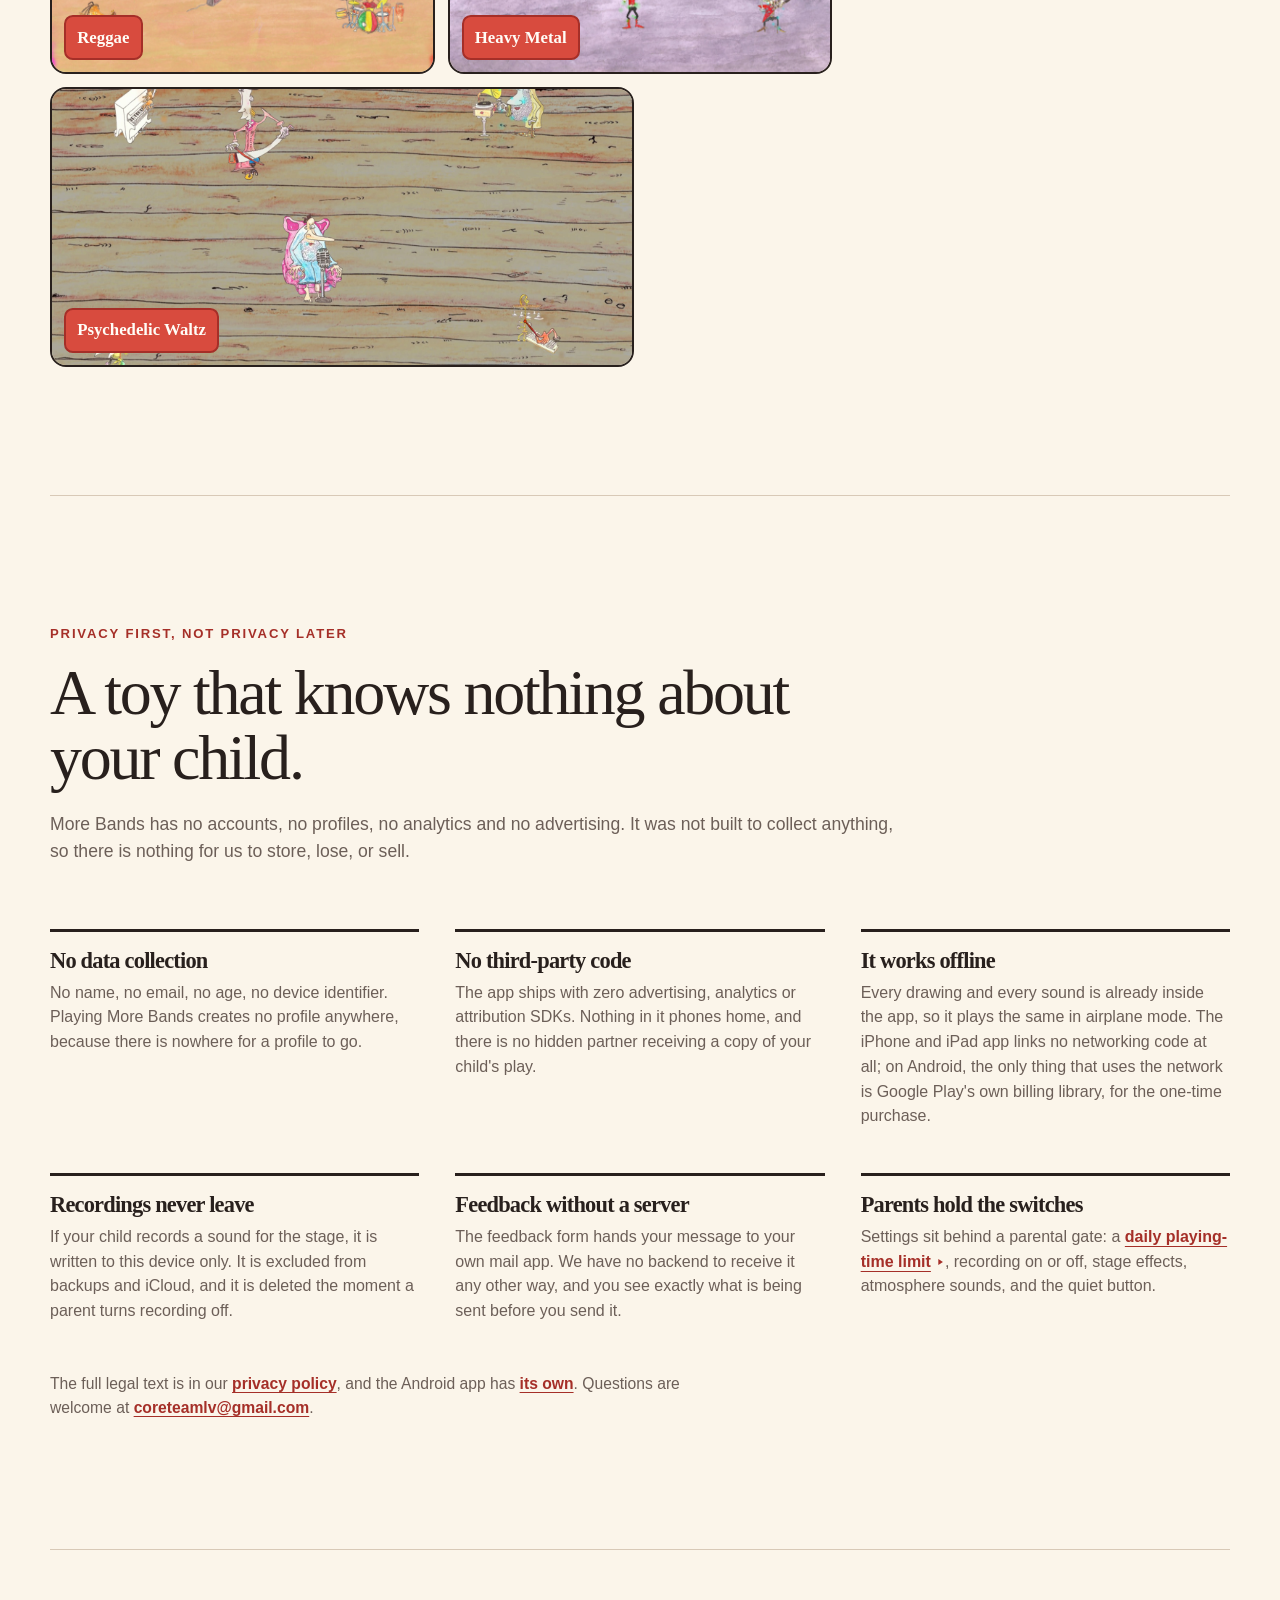
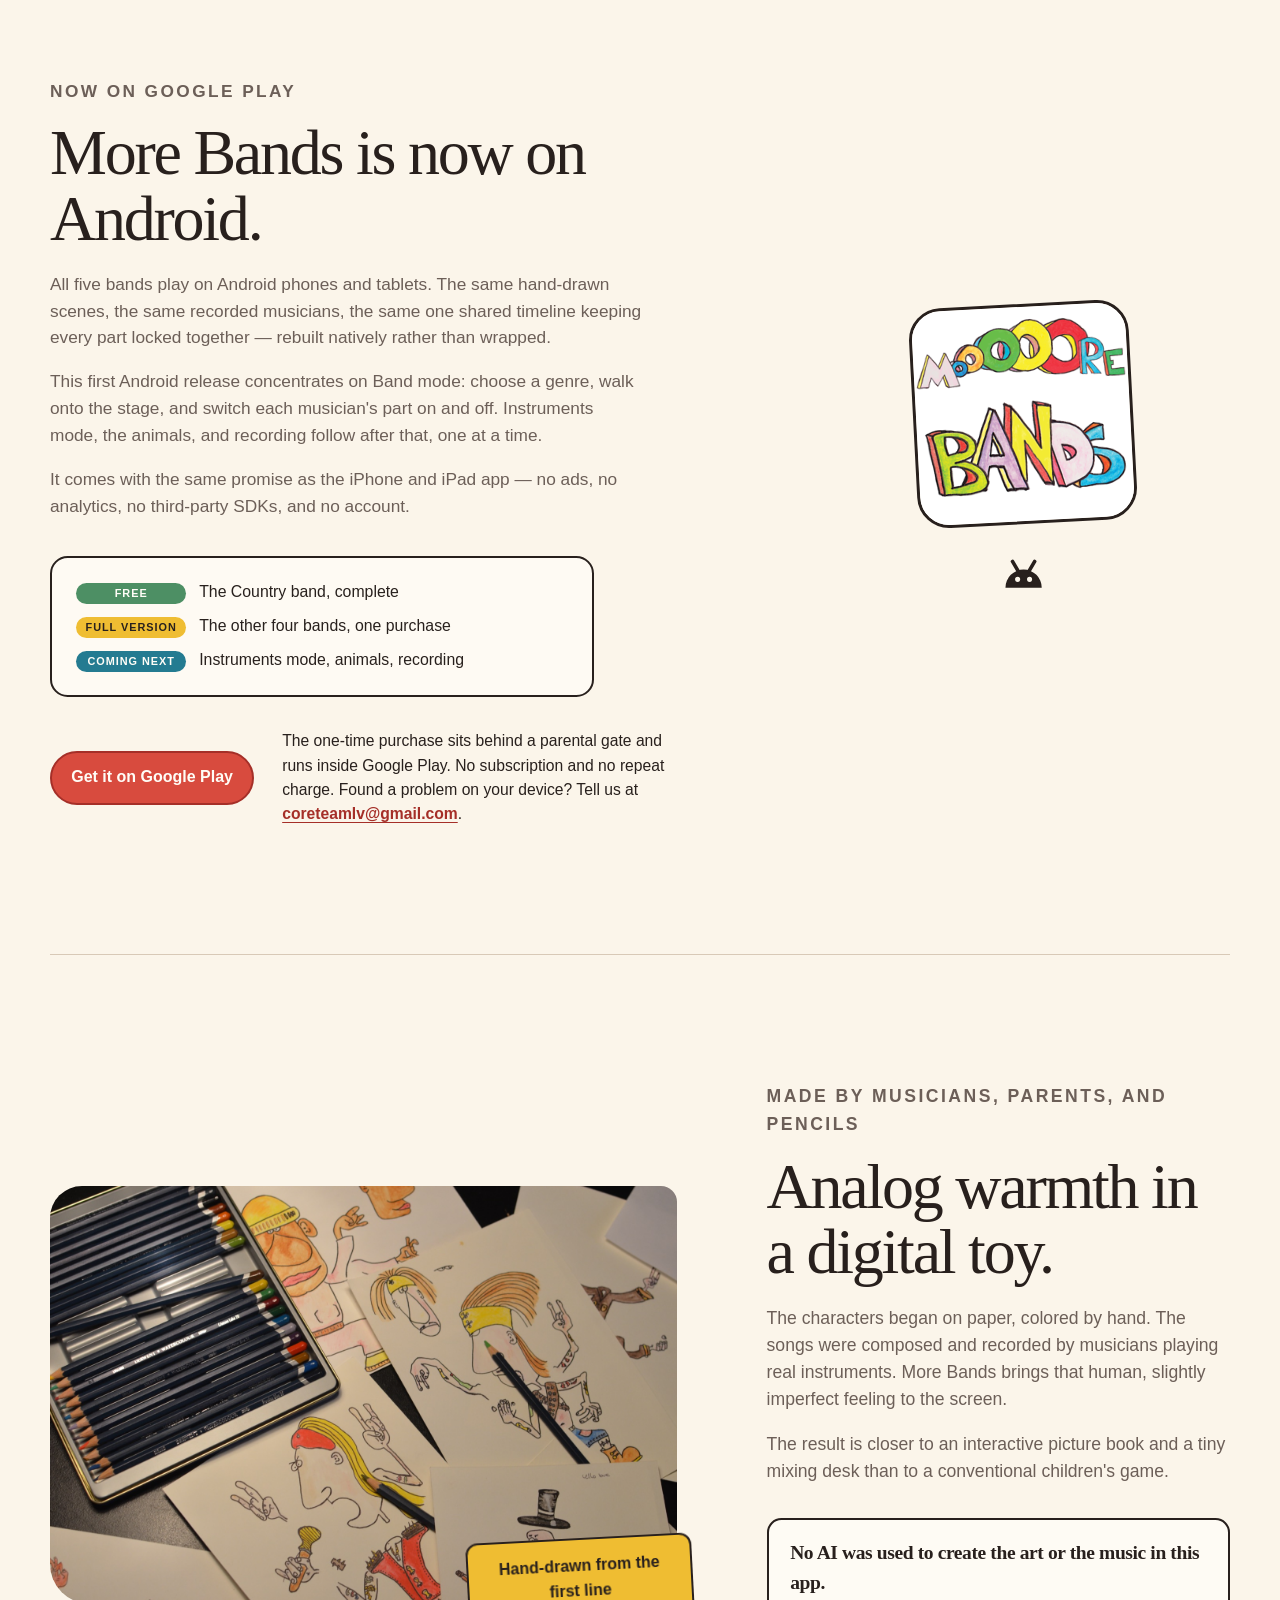
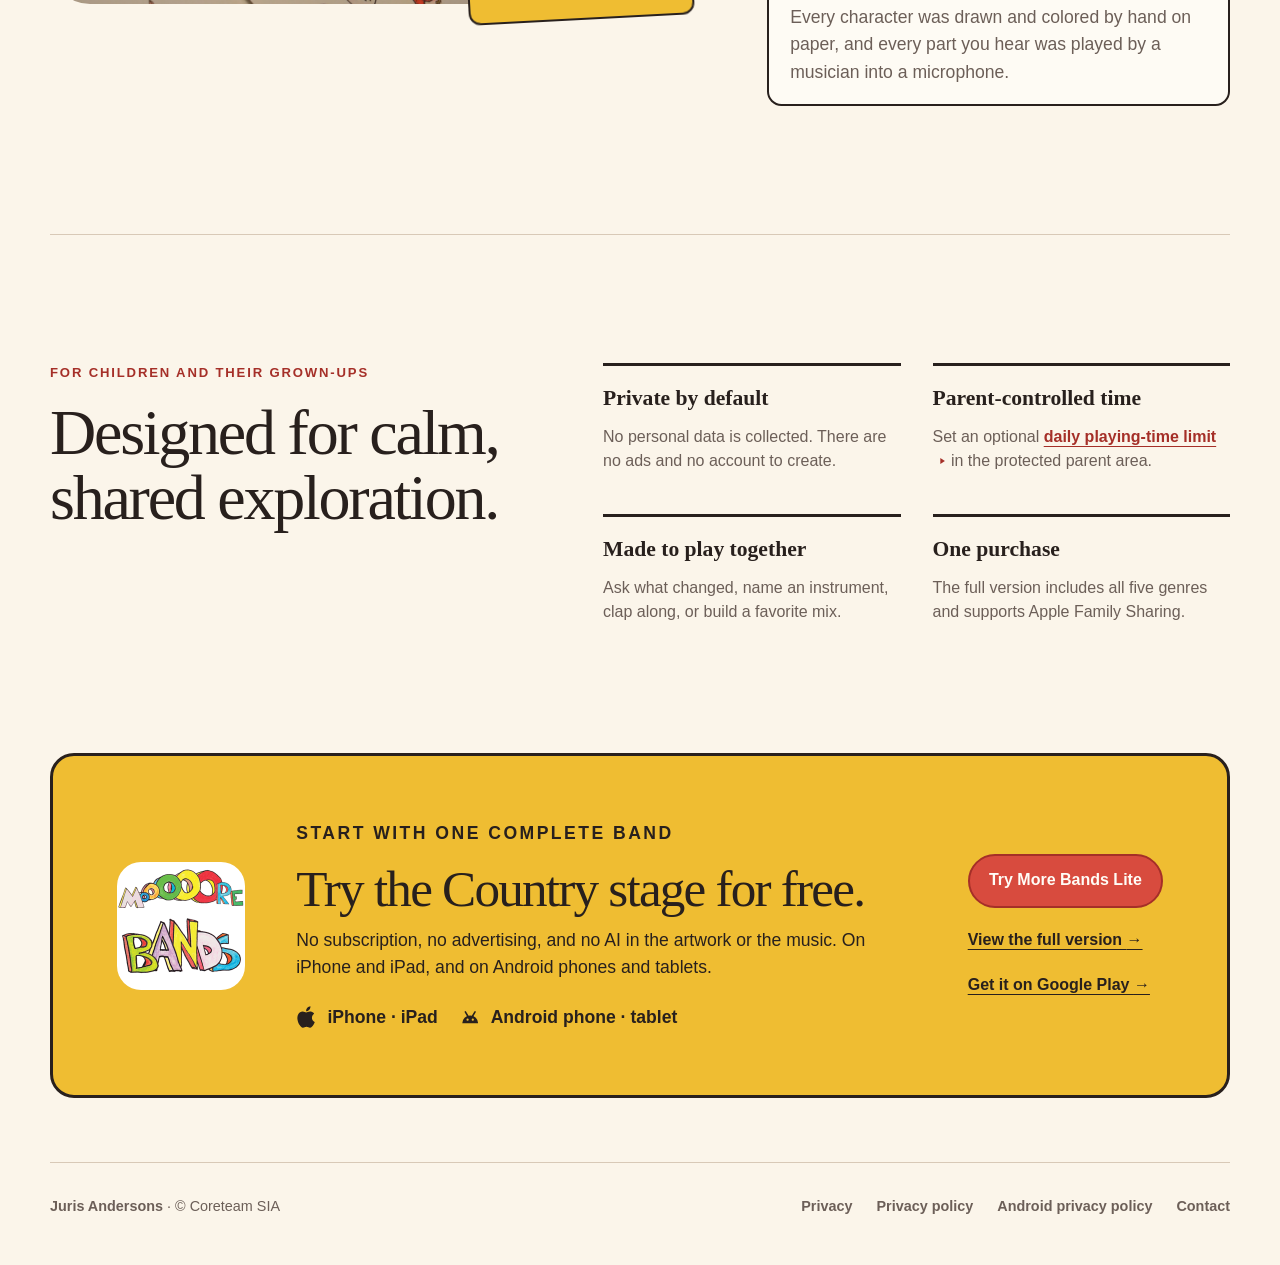
==== commit 8afd8694: "Android release: link to Google Play Co-Authored-By: Claude Opus 5.5 <noreply@anthropic.com>" ====
--- a/index.html
+++ b/index.html
@@ -5,7 +5,7 @@
     <meta name="viewport" content="width=device-width, initial-scale=1.0" />
     <meta
       name="description"
-      content="More Bands is a hand-painted musical playground where children can hear, match, and mix real instrument parts across five playful genres. Drawn and played entirely by people, with no AI. On iPhone and iPad now, Android phones and tablets later this year."
+      content="More Bands is a hand-painted musical playground where children can hear, match, and mix real instrument parts across five playful genres. Drawn and played entirely by people, with no AI. On iPhone, iPad, and Android phones and tablets."
     />
     <meta name="theme-color" content="#fbf5ea" />
     <meta property="og:type" content="website" />
@@ -23,7 +23,7 @@
     <link rel="canonical" href="https://morebands.eu/" />
     <link rel="icon" href="img/more-bands-icon.png" />
     <link rel="preload" as="image" href="img/paper.jpg" />
-    <link rel="stylesheet" href="morebands.css?v=4" />
+    <link rel="stylesheet" href="morebands.css?v=5" />
   </head>
   <body>
     <a class="skip-link" href="#main">Skip to content</a>
@@ -52,8 +52,8 @@
     <div class="announce">
       <p>
         <span class="announce-tag">New</span>
-        More Bands is coming to Android this year.
-        <a href="#android">Read what is coming <span aria-hidden="true">→</span></a>
+        More Bands is now on Android.
+        <a href="https://play.google.com/store/apps/details?id=lv.coreteam.moorebands">Get it on Google Play <span aria-hidden="true">→</span></a>
       </p>
     </div>
 
@@ -68,7 +68,7 @@
         <a href="#privacy">Privacy</a>
         <a href="#android">Android</a>
       </nav>
-      <a class="button button-small" href="https://apps.apple.com/app/id760842919">
+      <a class="button button-small" href="https://apps.apple.com/app/id760842919" data-play-href="https://play.google.com/store/apps/details?id=lv.coreteam.moorebands">
         Try it free
       </a>
     </header>
@@ -88,10 +88,10 @@
             by hand. Every musical part is played by a real musician.
           </p>
           <div class="hero-actions">
-            <a class="button" href="https://apps.apple.com/app/id760842919">
+            <a class="button" href="https://apps.apple.com/app/id760842919" data-play-href="https://play.google.com/store/apps/details?id=lv.coreteam.moorebands">
               Get the free app
             </a>
-            <a class="text-link" href="https://apps.apple.com/app/id760551914">
+            <a class="text-link" href="https://apps.apple.com/app/id760551914" data-play-href="https://play.google.com/store/apps/details?id=lv.coreteam.moorebands">
               Get all five genres <span aria-hidden="true">→</span>
             </a>
           </div>
@@ -107,6 +107,7 @@
             <div>
               <p class="desktop-handoff-title">Take it to your iPhone or iPad</p>
               <p>Scan the code with your device’s camera to open the free app on the App Store.</p>
+              <p>On Android? <a href="https://play.google.com/store/apps/details?id=lv.coreteam.moorebands">Get it on Google Play</a>.</p>
             </div>
           </div>
           <ul class="trust-list" aria-label="Parent-friendly features">
@@ -147,8 +148,8 @@
           <div>
             <p class="platform-name">Android phones and tablets</p>
             <p class="platform-state">
-              Coming later this year.
-              <a href="#android">What is coming <span aria-hidden="true">→</span></a>
+              On Google Play now, free with a one-time Full version purchase.
+              <a href="https://play.google.com/store/apps/details?id=lv.coreteam.moorebands">Get it <span aria-hidden="true">→</span></a>
             </p>
           </div>
         </div>
@@ -337,41 +338,36 @@
 
       <section class="section android" id="android">
         <div class="android-copy">
-          <p class="eyebrow">Announcement</p>
-          <h2>More Bands is coming to Android this year.</h2>
-          <p>
-            All five bands already play on Android. The same hand-drawn scenes,
-            the same recorded musicians, the same one shared timeline keeping
-            every part locked together — rebuilt natively rather than wrapped.
-          </p>
-          <p>
-            The first Android release concentrates on Band mode: choose a genre,
+          <p class="eyebrow">Now on Google Play</p>
+          <h2>More Bands is now on Android.</h2>
+          <p>
+            All five bands play on Android phones and tablets. The same
+            hand-drawn scenes, the same recorded musicians, the same one shared
+            timeline keeping every part locked together — rebuilt natively
+            rather than wrapped.
+          </p>
+          <p>
+            This first Android release concentrates on Band mode: choose a genre,
             walk onto the stage, and switch each musician's part on and off.
             Instruments mode, the animals, and recording follow after that,
             one at a time.
           </p>
           <p>
-            It arrives with the same promise as the iPhone and iPad app — no
+            It comes with the same promise as the iPhone and iPad app — no
             ads, no analytics, no third-party SDKs, and no account.
           </p>
           <ul class="android-status">
-            <li><span>Ready</span> All five genres, playing on device</li>
-            <li><span>Ready</span> Parent area, gate, and settings</li>
-            <li><span>In progress</span> Release hardening and testing</li>
-            <li><span>Next</span> Google Play release, later this year</li>
+            <li><span>Free</span> The Country band, complete</li>
+            <li><span>Full version</span> The other four bands, one purchase</li>
+            <li><span>Coming next</span> Instruments mode, animals, recording</li>
           </ul>
           <div class="android-cta">
-            <a
-              class="button"
-              href="mailto:coreteamlv@gmail.com?subject=Count%20me%20in%20as%20an%20Android%20tester&amp;body=Hello%2C%0D%0A%0D%0AI%20would%20like%20to%20help%20test%20More%20Bands%20on%20Android.%0D%0A%0D%0AMy%20device%3A%20%0D%0AAndroid%20version%3A%20%0D%0A"
-            >
-              Want to be an early tester?
-            </a>
+            <a class="button" href="https://play.google.com/store/apps/details?id=lv.coreteam.moorebands">Get it on Google Play</a>
             <p class="android-note">
-              Tell us which phone or tablet you have and we will send an
-              invitation once there is a build worth trying — and a note when it
-              reaches Google Play. We use your address for that and nothing
-              else: no list, no newsletter.
+              The one-time purchase sits behind a parental gate and runs inside
+              Google Play. No subscription and no repeat charge. Found a problem
+              on your device? Tell us at
+              <a href="mailto:coreteamlv@gmail.com">coreteamlv@gmail.com</a>.
             </p>
           </div>
         </div>
@@ -456,19 +452,19 @@
           <h2>Try the Country stage for free.</h2>
           <p>
             No subscription, no advertising, and no AI in the artwork or the
-            music. On iPhone and iPad today; Android phones and tablets later
-            this year.
+            music. On iPhone and iPad, and on Android phones and tablets.
           </p>
           <p class="cta-platforms">
             <svg class="platform-mark" aria-hidden="true" focusable="false"><use href="#mark-apple" /></svg>
             <span>iPhone · iPad</span>
             <svg class="platform-mark" aria-hidden="true" focusable="false"><use href="#mark-android" /></svg>
-            <span>Android phone · tablet <em>soon</em></span>
+            <span>Android phone · tablet</span>
           </p>
         </div>
         <div class="final-actions">
           <a class="button" href="https://apps.apple.com/app/id760842919">Try More Bands Lite</a>
           <a class="text-link" href="https://apps.apple.com/app/id760551914">View the full version <span aria-hidden="true">→</span></a>
+          <a class="text-link" href="https://play.google.com/store/apps/details?id=lv.coreteam.moorebands">Get it on Google Play <span aria-hidden="true">→</span></a>
         </div>
         <div class="critter-lane" aria-hidden="true" data-critter-lane data-critter="pig">
           <img class="critter" src="img/pig.png" alt="" width="170" height="130" />
@@ -508,6 +504,6 @@
       </nav>
     </footer>
 
-    <script src="morebands.js?v=3" defer></script>
+    <script src="morebands.js?v=4" defer></script>
   </body>
 </html>
--- a/morebands.css
+++ b/morebands.css
@@ -316,6 +316,12 @@
   font-size: 0.9rem;
 }
 
+.desktop-handoff p a {
+  color: var(--red-dark);
+  font-weight: 750;
+  text-underline-offset: 0.22em;
+}
+
 .desktop-handoff .desktop-handoff-title {
   margin-bottom: 0.2rem;
   color: var(--ink);
@@ -715,12 +721,12 @@
   text-transform: uppercase;
 }
 
-.android-status li:nth-child(3) span {
+.android-status li:nth-child(2) span {
   background: var(--yellow);
   color: var(--ink);
 }
 
-.android-status li:nth-child(4) span {
+.android-status li:nth-child(3) span {
   background: var(--blue);
 }
 
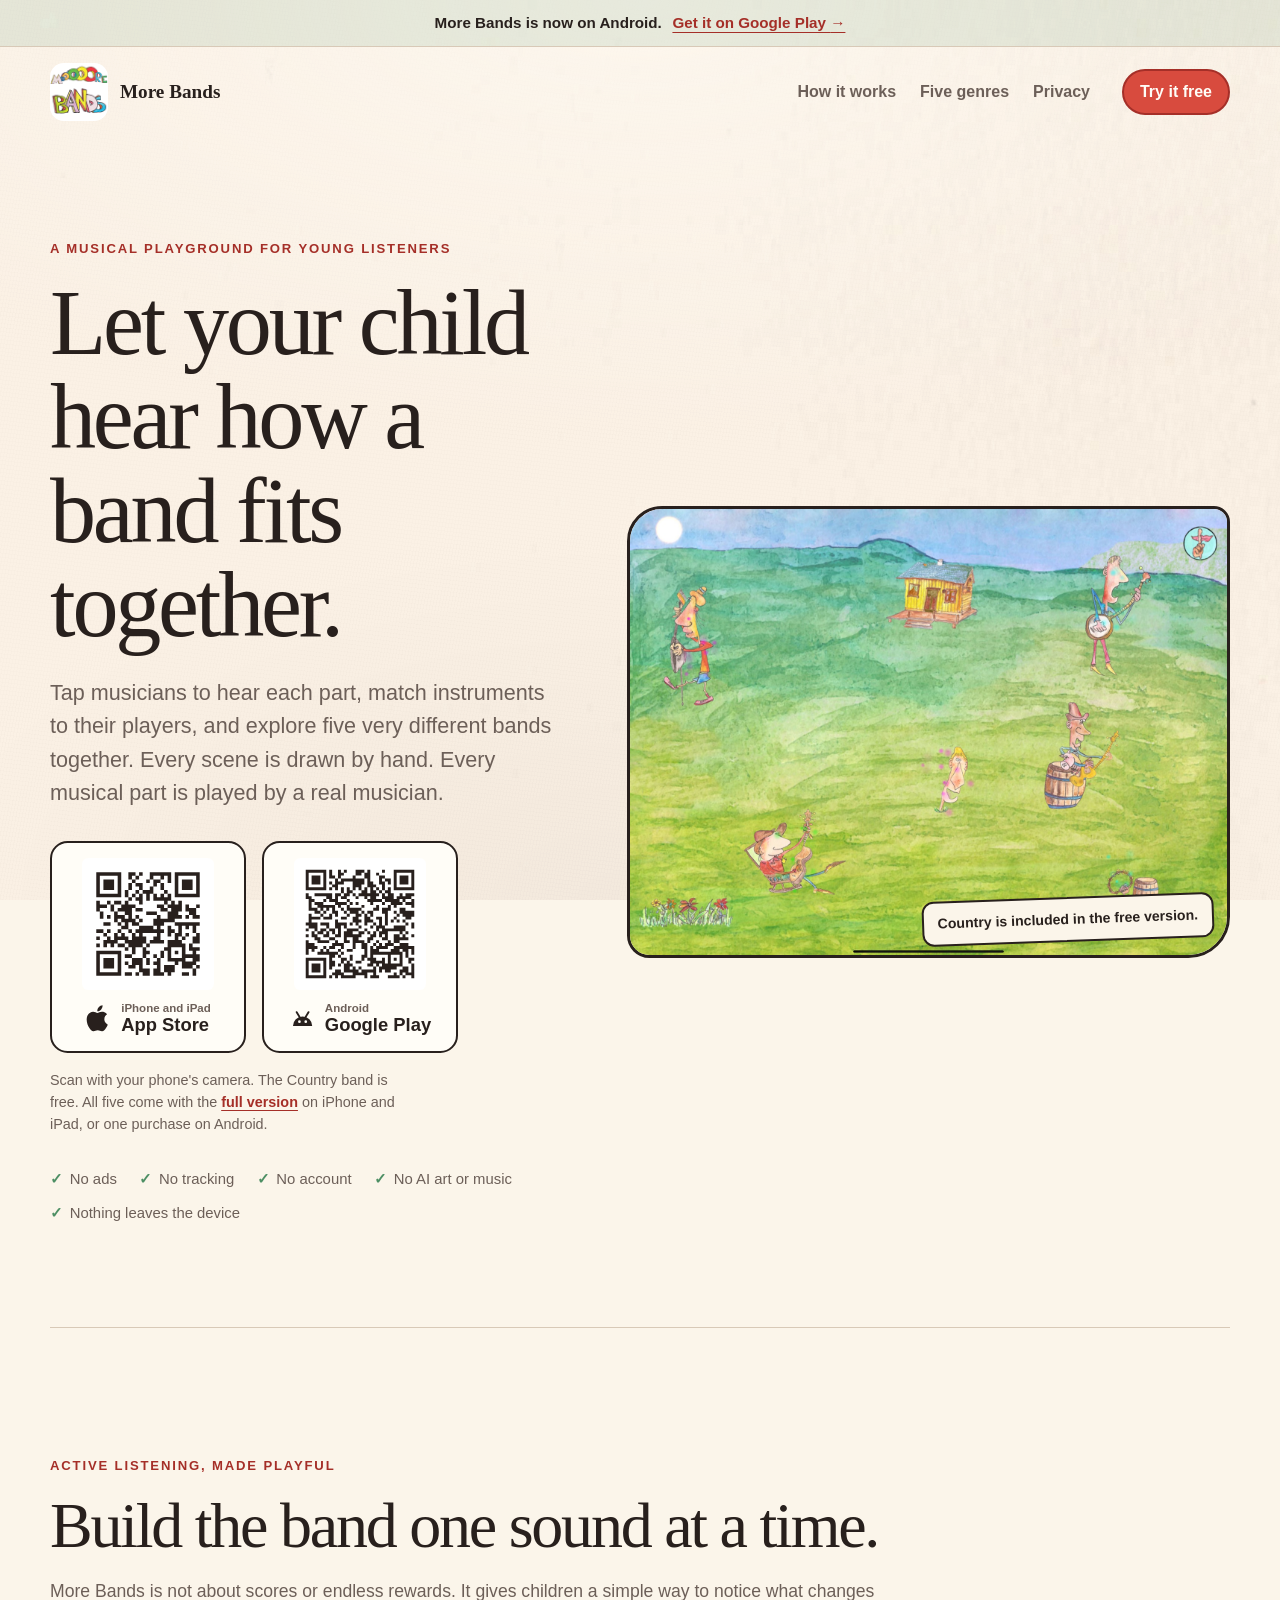
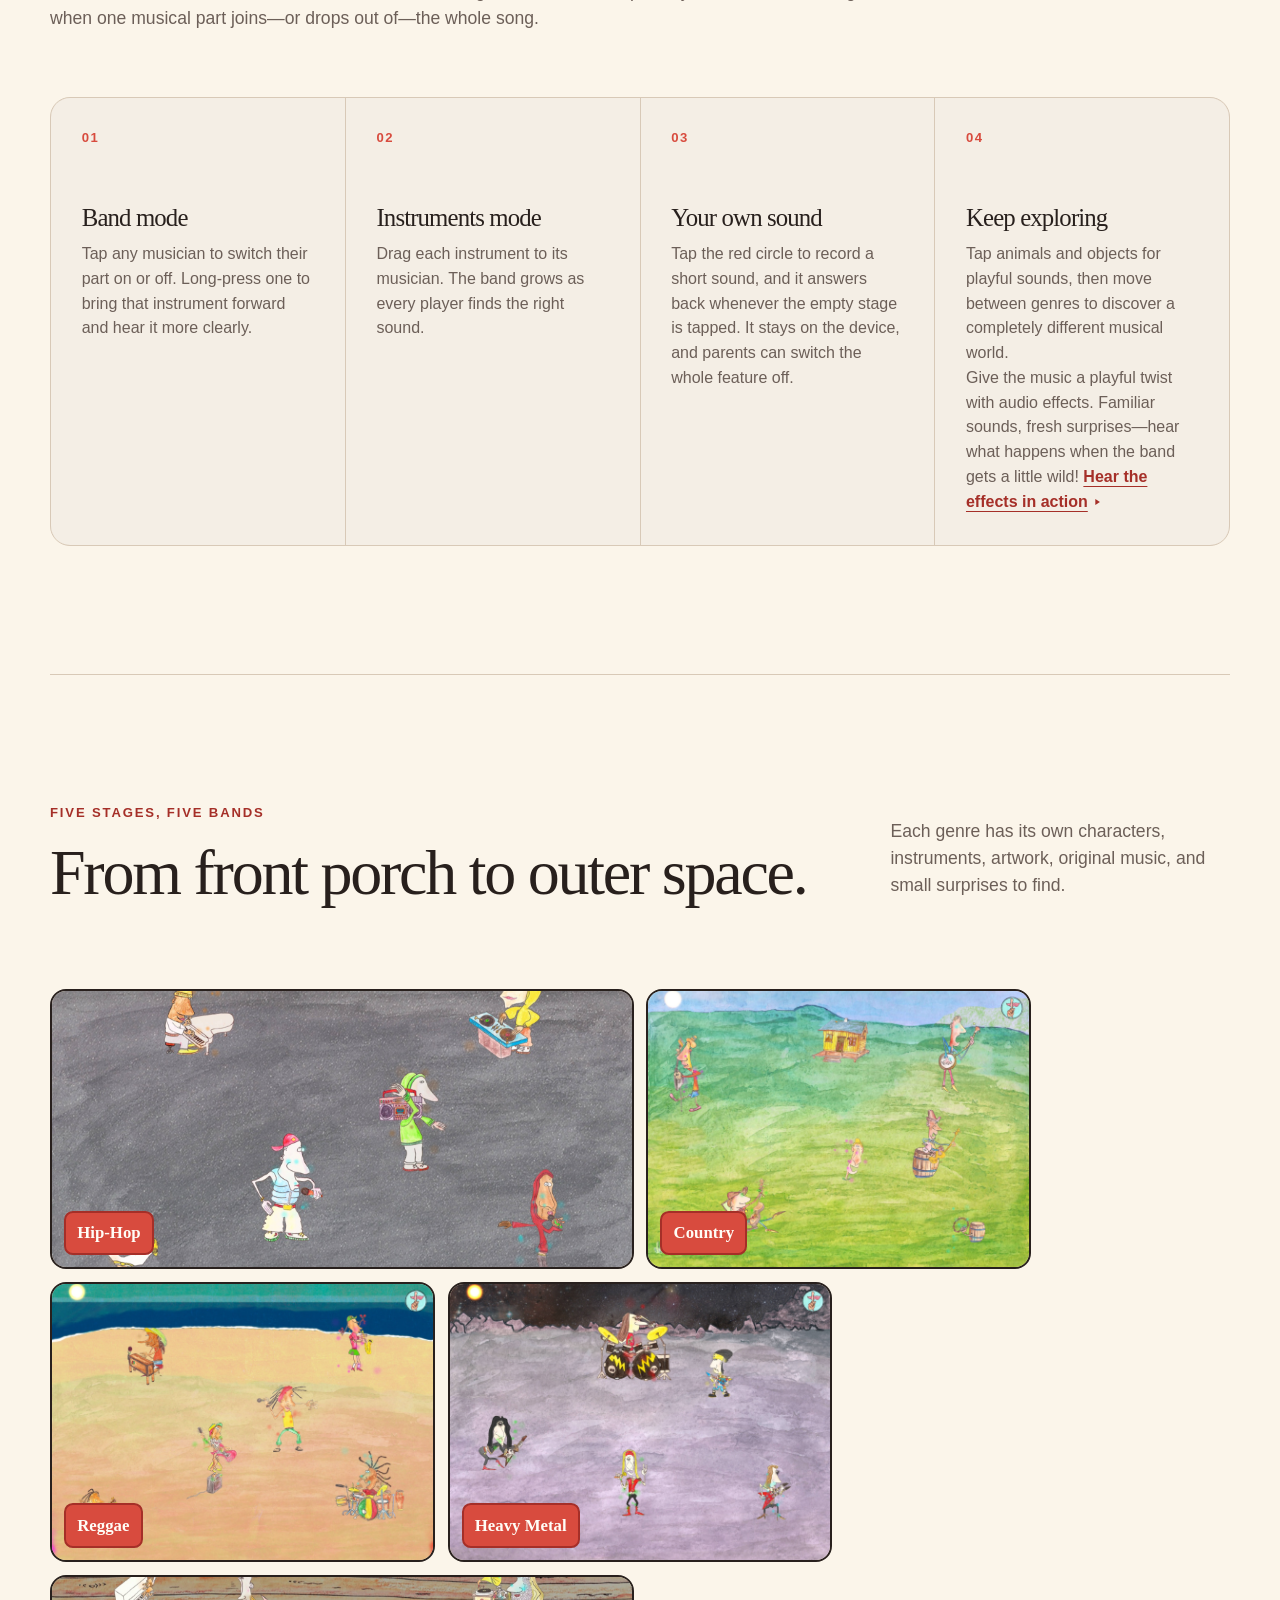
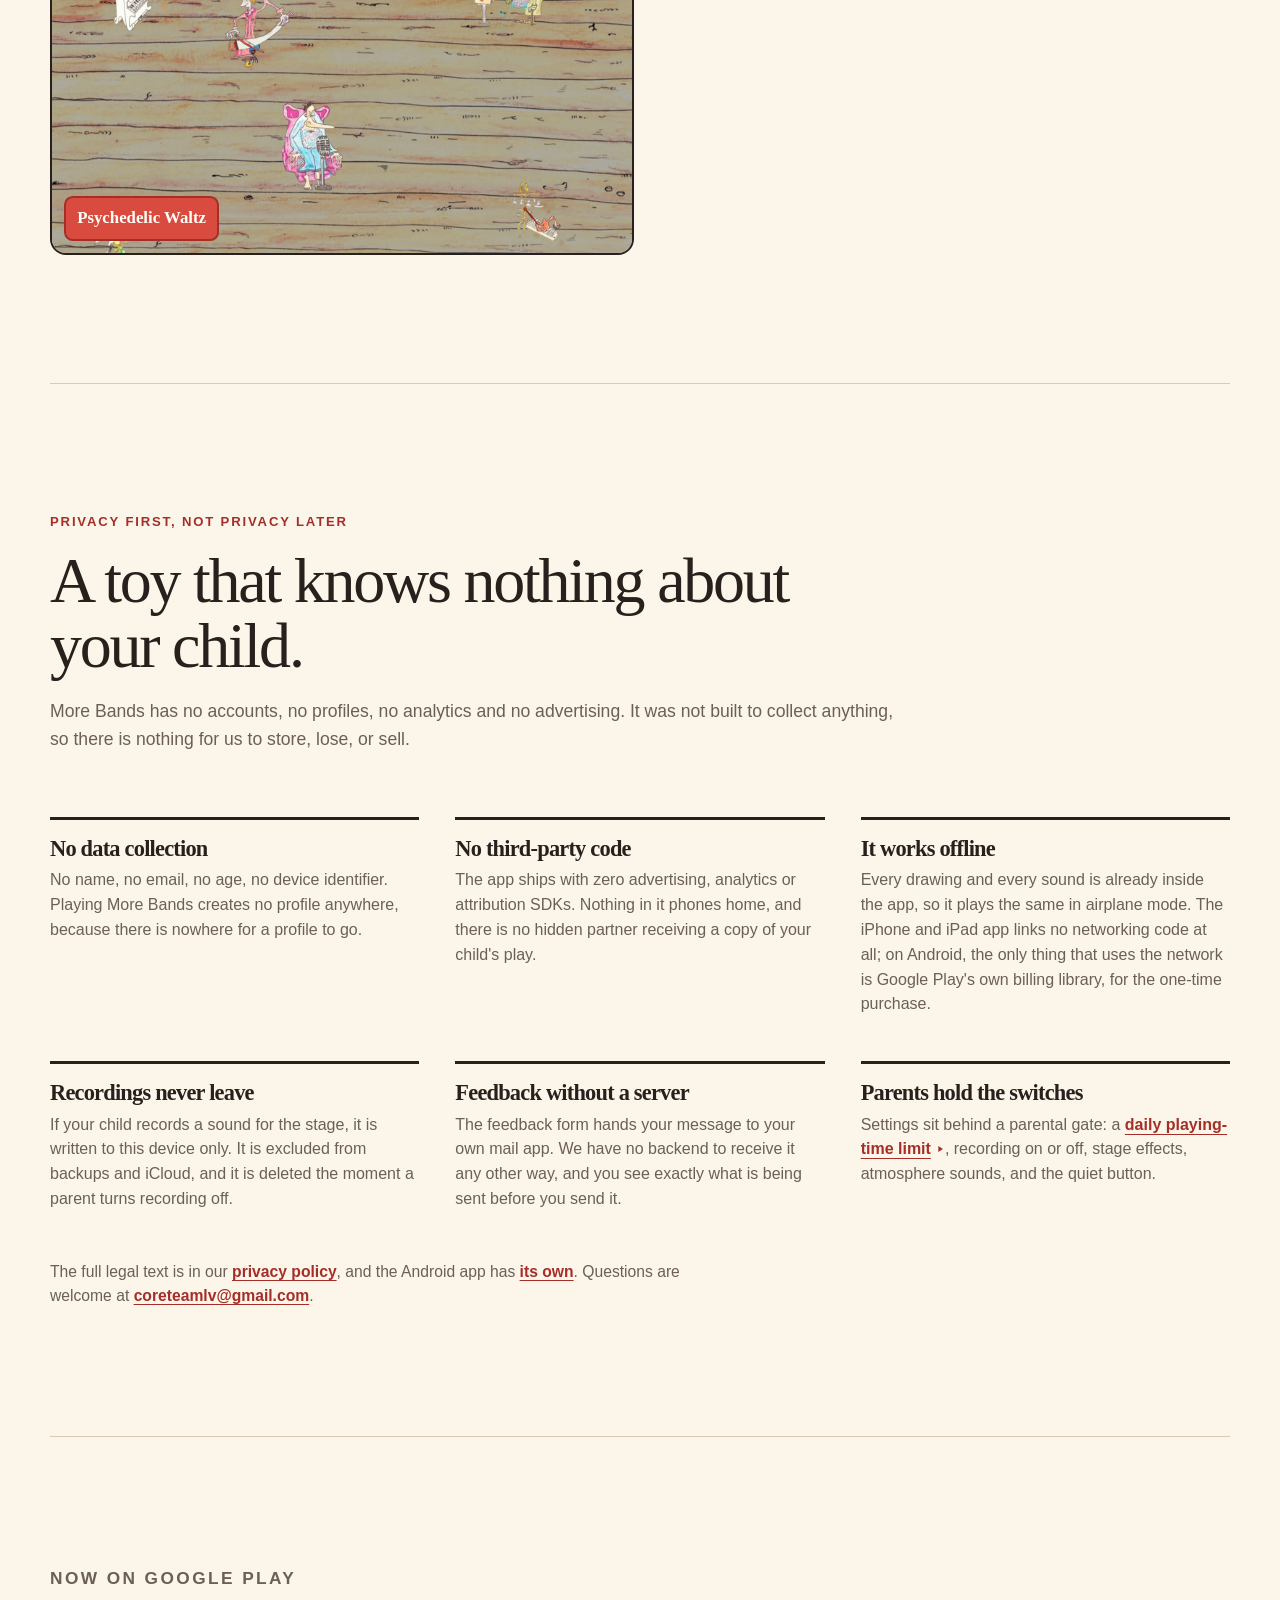
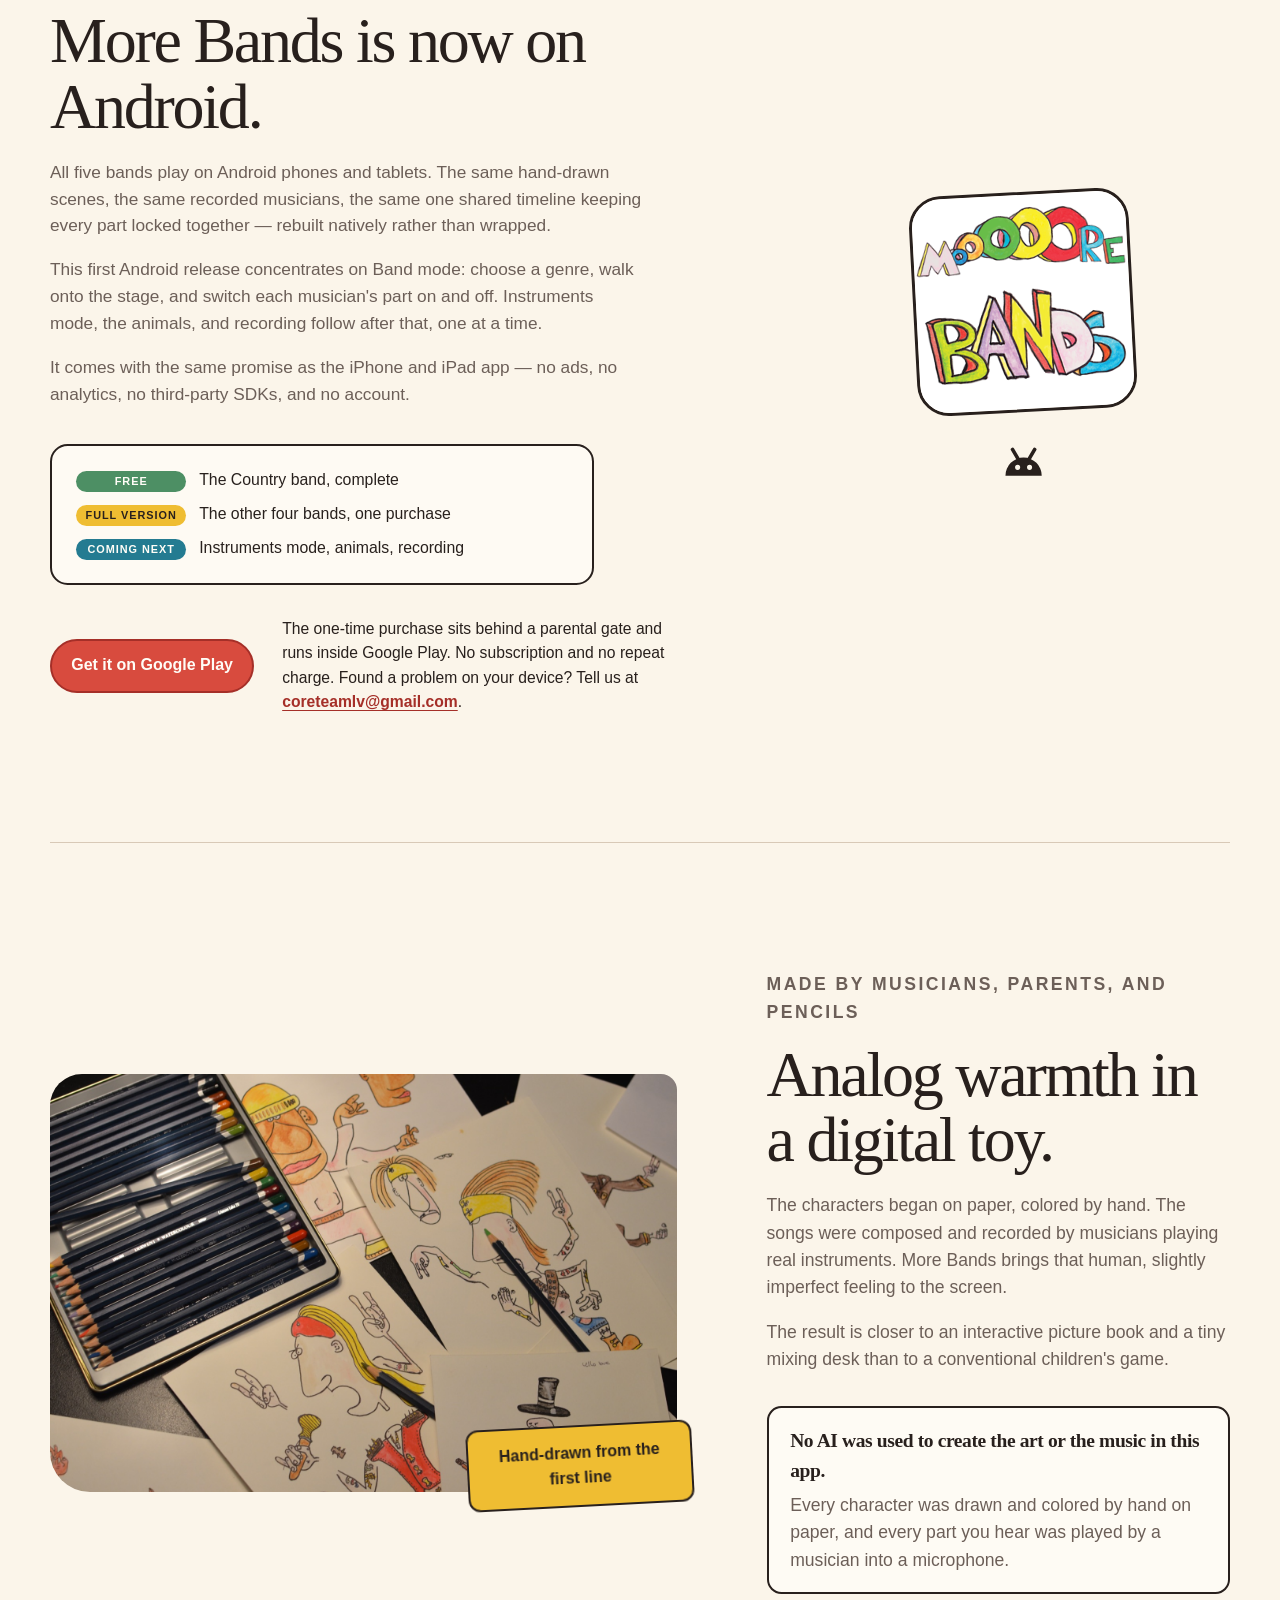
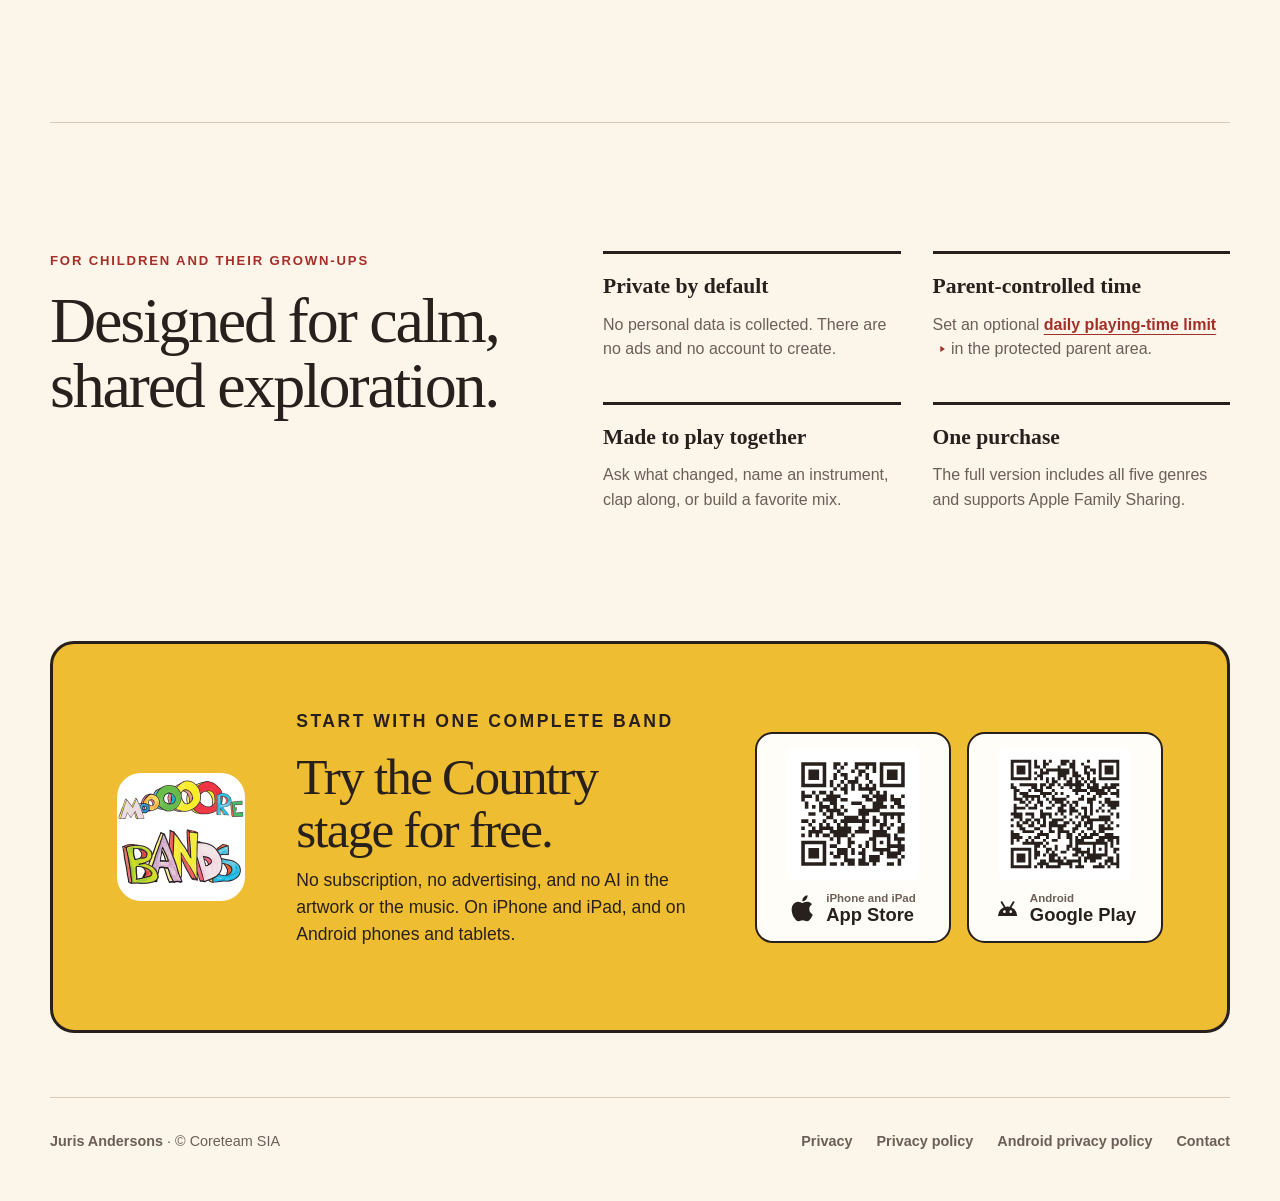
==== commit a4ee48ec: "One store block with QR codes for App Store and Google Play Co-Authored-By: Claude Opus 5.5 <noreply" ====
--- a/index.html
+++ b/index.html
@@ -23,7 +23,7 @@
     <link rel="canonical" href="https://morebands.eu/" />
     <link rel="icon" href="img/more-bands-icon.png" />
     <link rel="preload" as="image" href="img/paper.jpg" />
-    <link rel="stylesheet" href="morebands.css?v=5" />
+    <link rel="stylesheet" href="morebands.css?v=6" />
   </head>
   <body>
     <a class="skip-link" href="#main">Skip to content</a>
@@ -51,7 +51,6 @@
 
     <div class="announce">
       <p>
-        <span class="announce-tag">New</span>
         More Bands is now on Android.
         <a href="https://play.google.com/store/apps/details?id=lv.coreteam.moorebands">Get it on Google Play <span aria-hidden="true">→</span></a>
       </p>
@@ -66,9 +65,8 @@
         <a href="#how-it-works">How it works</a>
         <a href="#genres">Five genres</a>
         <a href="#privacy">Privacy</a>
-        <a href="#android">Android</a>
       </nav>
-      <a class="button button-small" href="https://apps.apple.com/app/id760842919" data-play-href="https://play.google.com/store/apps/details?id=lv.coreteam.moorebands">
+      <a class="button button-small" href="#get" data-app-store-href="https://apps.apple.com/app/id760842919" data-play-href="https://play.google.com/store/apps/details?id=lv.coreteam.moorebands">
         Try it free
       </a>
     </header>
@@ -87,29 +85,28 @@
             and explore five very different bands together. Every scene is drawn
             by hand. Every musical part is played by a real musician.
           </p>
-          <div class="hero-actions">
-            <a class="button" href="https://apps.apple.com/app/id760842919" data-play-href="https://play.google.com/store/apps/details?id=lv.coreteam.moorebands">
-              Get the free app
+          <div class="stores" id="get">
+            <a class="store" href="https://apps.apple.com/app/id760842919">
+              <img class="store-qr" src="img/more-bands-lite-qr.svg" alt="" width="132" height="132" />
+              <span class="store-name">
+                <svg class="platform-mark" aria-hidden="true" focusable="false"><use href="#mark-apple" /></svg>
+                <span><small>iPhone and iPad</small>App Store</span>
+              </span>
             </a>
-            <a class="text-link" href="https://apps.apple.com/app/id760551914" data-play-href="https://play.google.com/store/apps/details?id=lv.coreteam.moorebands">
-              Get all five genres <span aria-hidden="true">→</span>
+            <a class="store" href="https://play.google.com/store/apps/details?id=lv.coreteam.moorebands">
+              <img class="store-qr" src="img/more-bands-play-qr.svg" alt="" width="132" height="132" />
+              <span class="store-name">
+                <svg class="platform-mark" aria-hidden="true" focusable="false"><use href="#mark-android" /></svg>
+                <span><small>Android</small>Google Play</span>
+              </span>
             </a>
           </div>
-          <div class="desktop-handoff">
-            <a href="https://apps.apple.com/app/id760842919" aria-label="Open More Bands Lite on the App Store">
-              <img
-                src="img/more-bands-lite-qr.svg"
-                alt="QR code for More Bands Lite on the App Store"
-                width="132"
-                height="132"
-              />
-            </a>
-            <div>
-              <p class="desktop-handoff-title">Take it to your iPhone or iPad</p>
-              <p>Scan the code with your device’s camera to open the free app on the App Store.</p>
-              <p>On Android? <a href="https://play.google.com/store/apps/details?id=lv.coreteam.moorebands">Get it on Google Play</a>.</p>
-            </div>
-          </div>
+          <p class="stores-note">
+            <span class="stores-scan">Scan with your phone's camera.</span>
+            The Country band is free. All five come with the
+            <a href="https://apps.apple.com/app/id760551914">full version</a> on iPhone and iPad,
+            or one purchase on Android.
+          </p>
           <ul class="trust-list" aria-label="Parent-friendly features">
             <li>No ads</li>
             <li>No tracking</li>
@@ -128,31 +125,6 @@
           />
           <figcaption>Country is included in the free version.</figcaption>
         </figure>
-      </section>
-
-      <section class="platforms" aria-labelledby="platforms-title">
-        <h2 id="platforms-title" class="visually-hidden">Where you can play</h2>
-        <div class="platform">
-          <svg class="platform-mark" aria-hidden="true" focusable="false">
-            <use href="#mark-apple" />
-          </svg>
-          <div>
-            <p class="platform-name">iPhone and iPad</p>
-            <p class="platform-state">On the App Store now, as a free version and a full one.</p>
-          </div>
-        </div>
-        <div class="platform">
-          <svg class="platform-mark" aria-hidden="true" focusable="false">
-            <use href="#mark-android" />
-          </svg>
-          <div>
-            <p class="platform-name">Android phones and tablets</p>
-            <p class="platform-state">
-              On Google Play now, free with a one-time Full version purchase.
-              <a href="https://play.google.com/store/apps/details?id=lv.coreteam.moorebands">Get it <span aria-hidden="true">→</span></a>
-            </p>
-          </div>
-        </div>
       </section>
 
       <section class="section interaction" id="how-it-works">
@@ -454,17 +426,22 @@
             No subscription, no advertising, and no AI in the artwork or the
             music. On iPhone and iPad, and on Android phones and tablets.
           </p>
-          <p class="cta-platforms">
-            <svg class="platform-mark" aria-hidden="true" focusable="false"><use href="#mark-apple" /></svg>
-            <span>iPhone · iPad</span>
-            <svg class="platform-mark" aria-hidden="true" focusable="false"><use href="#mark-android" /></svg>
-            <span>Android phone · tablet</span>
-          </p>
-        </div>
-        <div class="final-actions">
-          <a class="button" href="https://apps.apple.com/app/id760842919">Try More Bands Lite</a>
-          <a class="text-link" href="https://apps.apple.com/app/id760551914">View the full version <span aria-hidden="true">→</span></a>
-          <a class="text-link" href="https://play.google.com/store/apps/details?id=lv.coreteam.moorebands">Get it on Google Play <span aria-hidden="true">→</span></a>
+        </div>
+        <div class="stores">
+          <a class="store" href="https://apps.apple.com/app/id760842919">
+            <img class="store-qr" src="img/more-bands-lite-qr.svg" alt="" width="132" height="132" loading="lazy" />
+            <span class="store-name">
+              <svg class="platform-mark" aria-hidden="true" focusable="false"><use href="#mark-apple" /></svg>
+              <span><small>iPhone and iPad</small>App Store</span>
+            </span>
+          </a>
+          <a class="store" href="https://play.google.com/store/apps/details?id=lv.coreteam.moorebands">
+            <img class="store-qr" src="img/more-bands-play-qr.svg" alt="" width="132" height="132" loading="lazy" />
+            <span class="store-name">
+              <svg class="platform-mark" aria-hidden="true" focusable="false"><use href="#mark-android" /></svg>
+              <span><small>Android</small>Google Play</span>
+            </span>
+          </a>
         </div>
         <div class="critter-lane" aria-hidden="true" data-critter-lane data-critter="pig">
           <img class="critter" src="img/pig.png" alt="" width="170" height="130" />
@@ -504,6 +481,6 @@
       </nav>
     </footer>
 
-    <script src="morebands.js?v=4" defer></script>
+    <script src="morebands.js?v=5" defer></script>
   </body>
 </html>
--- a/morebands.css
+++ b/morebands.css
@@ -142,20 +142,6 @@
   font-weight: 600;
 }
 
-.announce-tag {
-  display: inline-block;
-  margin-right: 0.55rem;
-  padding: 0.12rem 0.5rem;
-  border-radius: 100px;
-  background: var(--green);
-  color: #fffdf7;
-  font-size: 0.72rem;
-  font-weight: 850;
-  letter-spacing: 0.1em;
-  text-transform: uppercase;
-  vertical-align: 0.08em;
-}
-
 .announce a {
   margin-left: 0.4rem;
   color: var(--red-dark);
@@ -274,58 +260,77 @@
   font-size: clamp(1.1rem, 2vw, 1.35rem);
 }
 
-.hero-actions,
-.final-actions {
-  display: flex;
-  align-items: center;
-  gap: 1.25rem;
-  flex-wrap: wrap;
-}
-
-.desktop-handoff {
-  display: flex;
-  align-items: center;
+/* One store block, used in the hero and the closing call to action. The QR
+   codes hand a desktop visitor over to a phone; on a phone they are hidden. */
+.stores {
+  display: grid;
+  grid-template-columns: repeat(2, minmax(0, 196px));
   gap: 1rem;
-  max-width: 480px;
-  margin-top: 1.75rem;
-  padding: 0.8rem;
-  border: 1px solid var(--line);
-  border-radius: 1rem;
-  background: rgba(255, 253, 247, 0.8);
-}
-
-.desktop-handoff a {
-  flex: 0 0 auto;
-  border-radius: 0.5rem;
-}
-
-.desktop-handoff a:focus-visible {
+}
+
+.store {
+  display: grid;
+  justify-items: center;
+  gap: 0.75rem;
+  padding: 0.9rem 0.9rem 1rem;
+  border: 2px solid var(--ink);
+  border-radius: 1.1rem;
+  background: #fffdf7;
+  color: var(--ink);
+  text-decoration: none;
+  transition: transform 150ms ease, box-shadow 150ms ease;
+}
+
+.store:hover,
+.store:focus-visible {
+  box-shadow: 0 6px 0 var(--ink);
+  transform: translateY(-3px);
+}
+
+.store:focus-visible {
   outline: 3px solid var(--red-dark);
   outline-offset: 3px;
 }
 
-.desktop-handoff img {
+.store-qr {
   width: 132px;
   height: 132px;
   border-radius: 0.4rem;
 }
 
-.desktop-handoff p {
-  margin: 0;
+.store-name {
+  display: flex;
+  align-items: center;
+  gap: 0.55rem;
+  font-size: 1.15rem;
+  font-weight: 800;
+  line-height: 1.1;
+  white-space: nowrap;
+}
+
+.store-name small {
+  display: block;
+  color: var(--muted);
+  font-size: 0.72rem;
+  font-weight: 700;
+}
+
+.store .platform-mark {
+  width: 1.7rem;
+  height: 1.7rem;
+}
+
+.stores-note {
+  max-width: 44ch;
+  margin: 1rem 0 0;
   color: var(--muted);
   font-size: 0.9rem;
 }
 
-.desktop-handoff p a {
+.stores-note a {
   color: var(--red-dark);
   font-weight: 750;
   text-underline-offset: 0.22em;
-}
-
-.desktop-handoff .desktop-handoff-title {
-  margin-bottom: 0.2rem;
-  color: var(--ink);
-  font-weight: 800;
 }
 
 .trust-list {
@@ -845,7 +850,7 @@
   background: var(--yellow);
 }
 
-.final-cta img {
+.final-cta > img {
   border-radius: 1.5rem;
 }
 
@@ -857,12 +862,6 @@
 .final-cta .eyebrow,
 .final-cta p {
   color: var(--ink);
-}
-
-.final-actions {
-  max-width: 260px;
-  flex-direction: column;
-  align-items: stretch;
 }
 
 footer {
@@ -902,47 +901,6 @@
   width: 2.1rem;
   height: 2.1rem;
   fill: currentColor;
-}
-
-.platforms {
-  width: min(calc(100% - 3rem), var(--content));
-  display: grid;
-  margin-block: 0 clamp(1rem, 3vw, 2rem);
-  grid-template-columns: 1fr 1fr;
-  gap: 1px;
-  overflow: hidden;
-  margin-inline: auto;
-  border: 1px solid var(--line);
-  border-radius: 1.25rem;
-  background: var(--line);
-}
-
-.platform {
-  display: flex;
-  align-items: center;
-  gap: 1.1rem;
-  padding: 1.5rem clamp(1.25rem, 3vw, 2.25rem);
-  background: rgba(255, 253, 247, 0.72);
-}
-
-.platform-name {
-  margin-bottom: 0.2rem;
-  font-family: Georgia, "Times New Roman", serif;
-  font-size: 1.28rem;
-  font-weight: 700;
-}
-
-.platform-state {
-  margin-bottom: 0;
-  color: var(--muted);
-  font-size: 0.95rem;
-}
-
-.platform-state a {
-  color: var(--red-dark);
-  font-weight: 750;
-  text-underline-offset: 0.22em;
-  white-space: nowrap;
 }
 
 /* The claim the whole story section exists to earn: set apart from the prose
@@ -973,30 +931,6 @@
   color: var(--ink);
 }
 
-.cta-platforms {
-  display: flex;
-  align-items: center;
-  gap: 0.55rem;
-  flex-wrap: wrap;
-  margin: 1.4rem 0 0;
-  font-size: 0.95rem;
-  font-weight: 700;
-}
-
-.cta-platforms span:first-of-type {
-  margin-right: 0.8rem;
-}
-
-.cta-platforms .platform-mark {
-  width: 1.4rem;
-  height: 1.4rem;
-}
-
-.cta-platforms em {
-  font-style: normal;
-  opacity: 0.68;
-}
-
 .platform-mark-big {
   width: 3.2rem;
   height: 3.2rem;
@@ -1197,10 +1131,6 @@
 }
 
 @media (max-width: 680px) {
-  .desktop-handoff {
-    display: none;
-  }
-
   .legal {
     width: min(calc(100% - 2rem), 62rem);
   }
@@ -1332,10 +1262,6 @@
     display: none;
   }
 
-  .platforms {
-    grid-template-columns: 1fr;
-  }
-
   .hero {
     min-height: 0;
     grid-template-columns: 1fr;
@@ -1390,12 +1316,10 @@
     grid-template-columns: auto 1fr;
   }
 
-  .final-actions {
-    max-width: none;
+  .final-cta .stores {
     grid-column: 1 / -1;
-    flex-direction: row;
-    align-items: center;
-  }
+  }
+
 }
 
 @media (max-width: 680px) {
@@ -1403,13 +1327,22 @@
   .hero,
   .section,
   .final-cta,
-  .platforms,
   footer {
     width: min(calc(100% - 2rem), var(--content));
   }
 
-  .cta-platforms {
+  .stores {
+    grid-template-columns: 1fr 1fr;
+  }
+
+  .store {
     justify-content: center;
+    padding: 0.8rem;
+  }
+
+  .store-qr,
+  .stores-scan {
+    display: none;
   }
 
   .android-cta {
@@ -1441,17 +1374,6 @@
 
   .hero {
     padding-top: 3.5rem;
-  }
-
-  .hero-actions,
-  .final-actions {
-    align-items: stretch;
-    flex-direction: column;
-  }
-
-  .hero-actions .text-link,
-  .final-actions .text-link {
-    text-align: center;
   }
 
   .split-heading {
@@ -1487,12 +1409,13 @@
     text-align: center;
   }
 
-  .final-cta img {
+  .final-cta > img {
     margin-inline: auto;
   }
 
-  .final-actions {
+  .final-cta .stores {
     grid-column: auto;
+    justify-content: center;
   }
 
   .critter-lane {
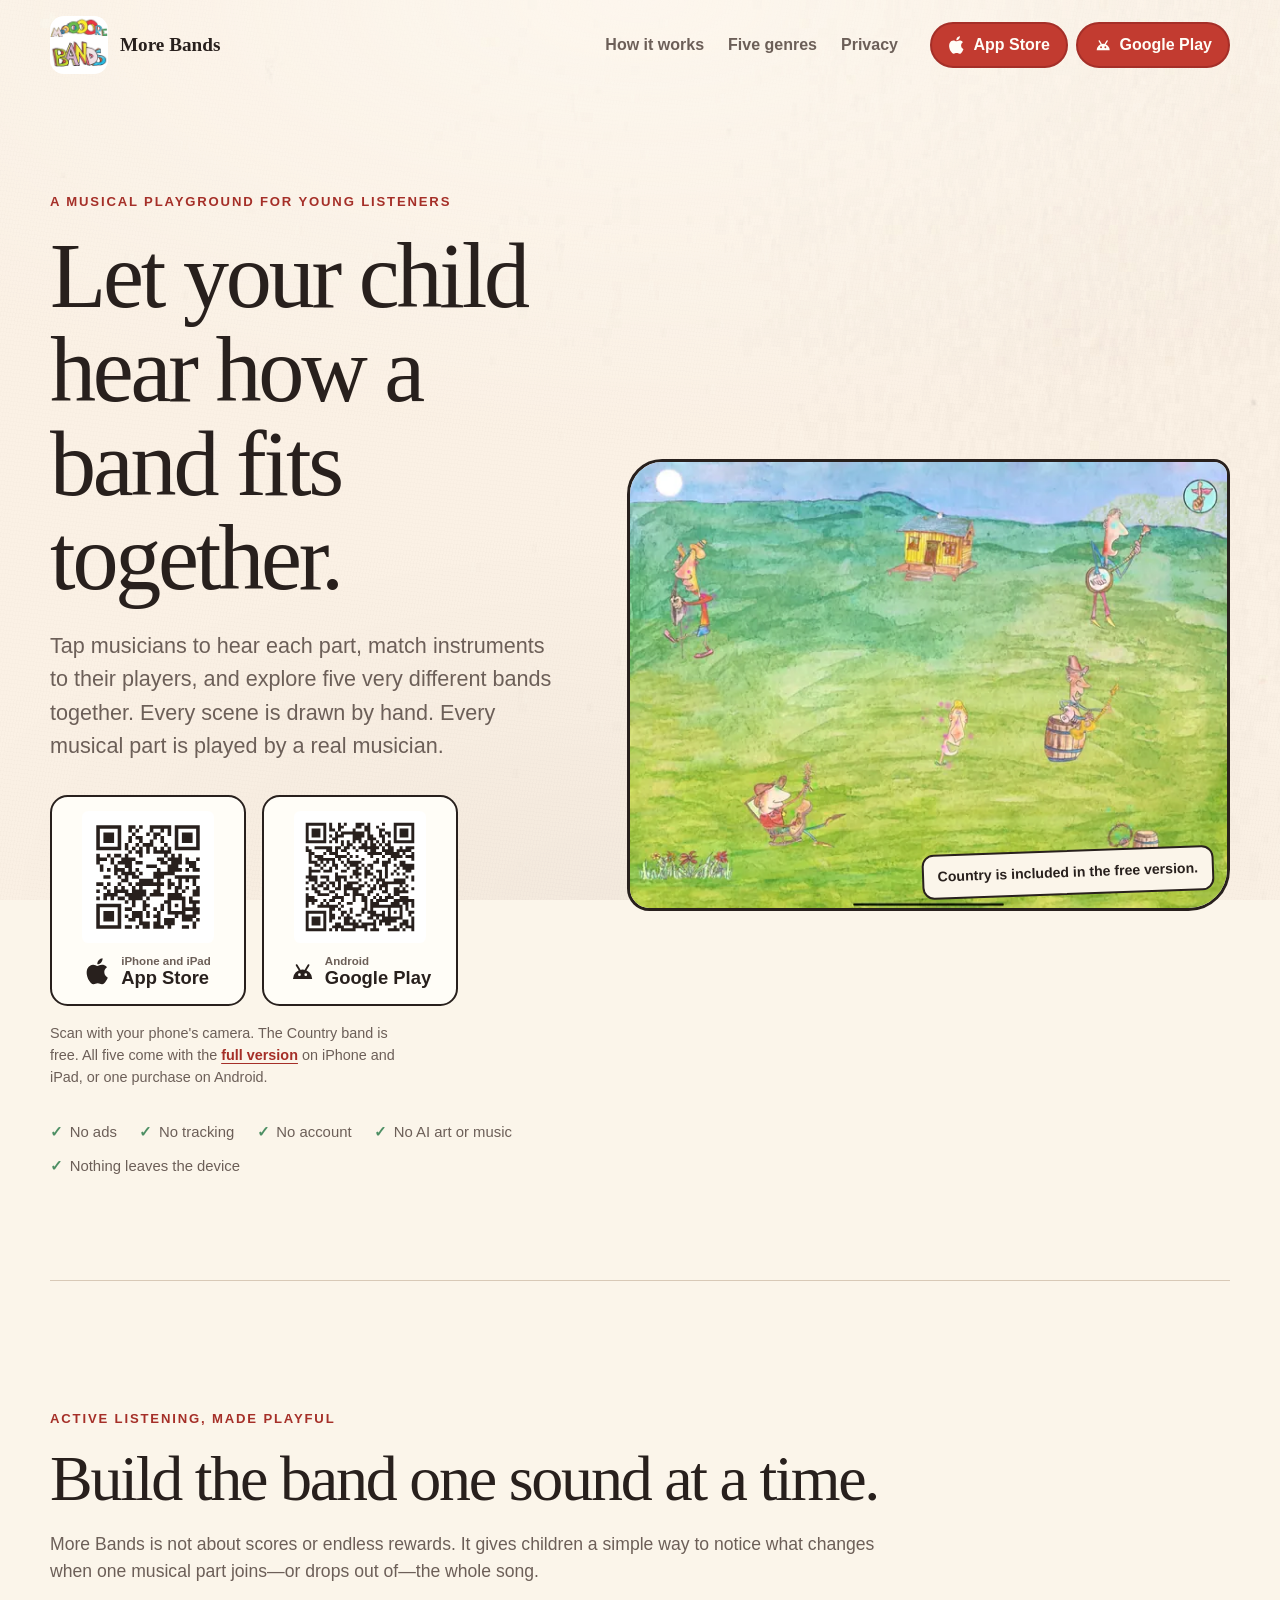
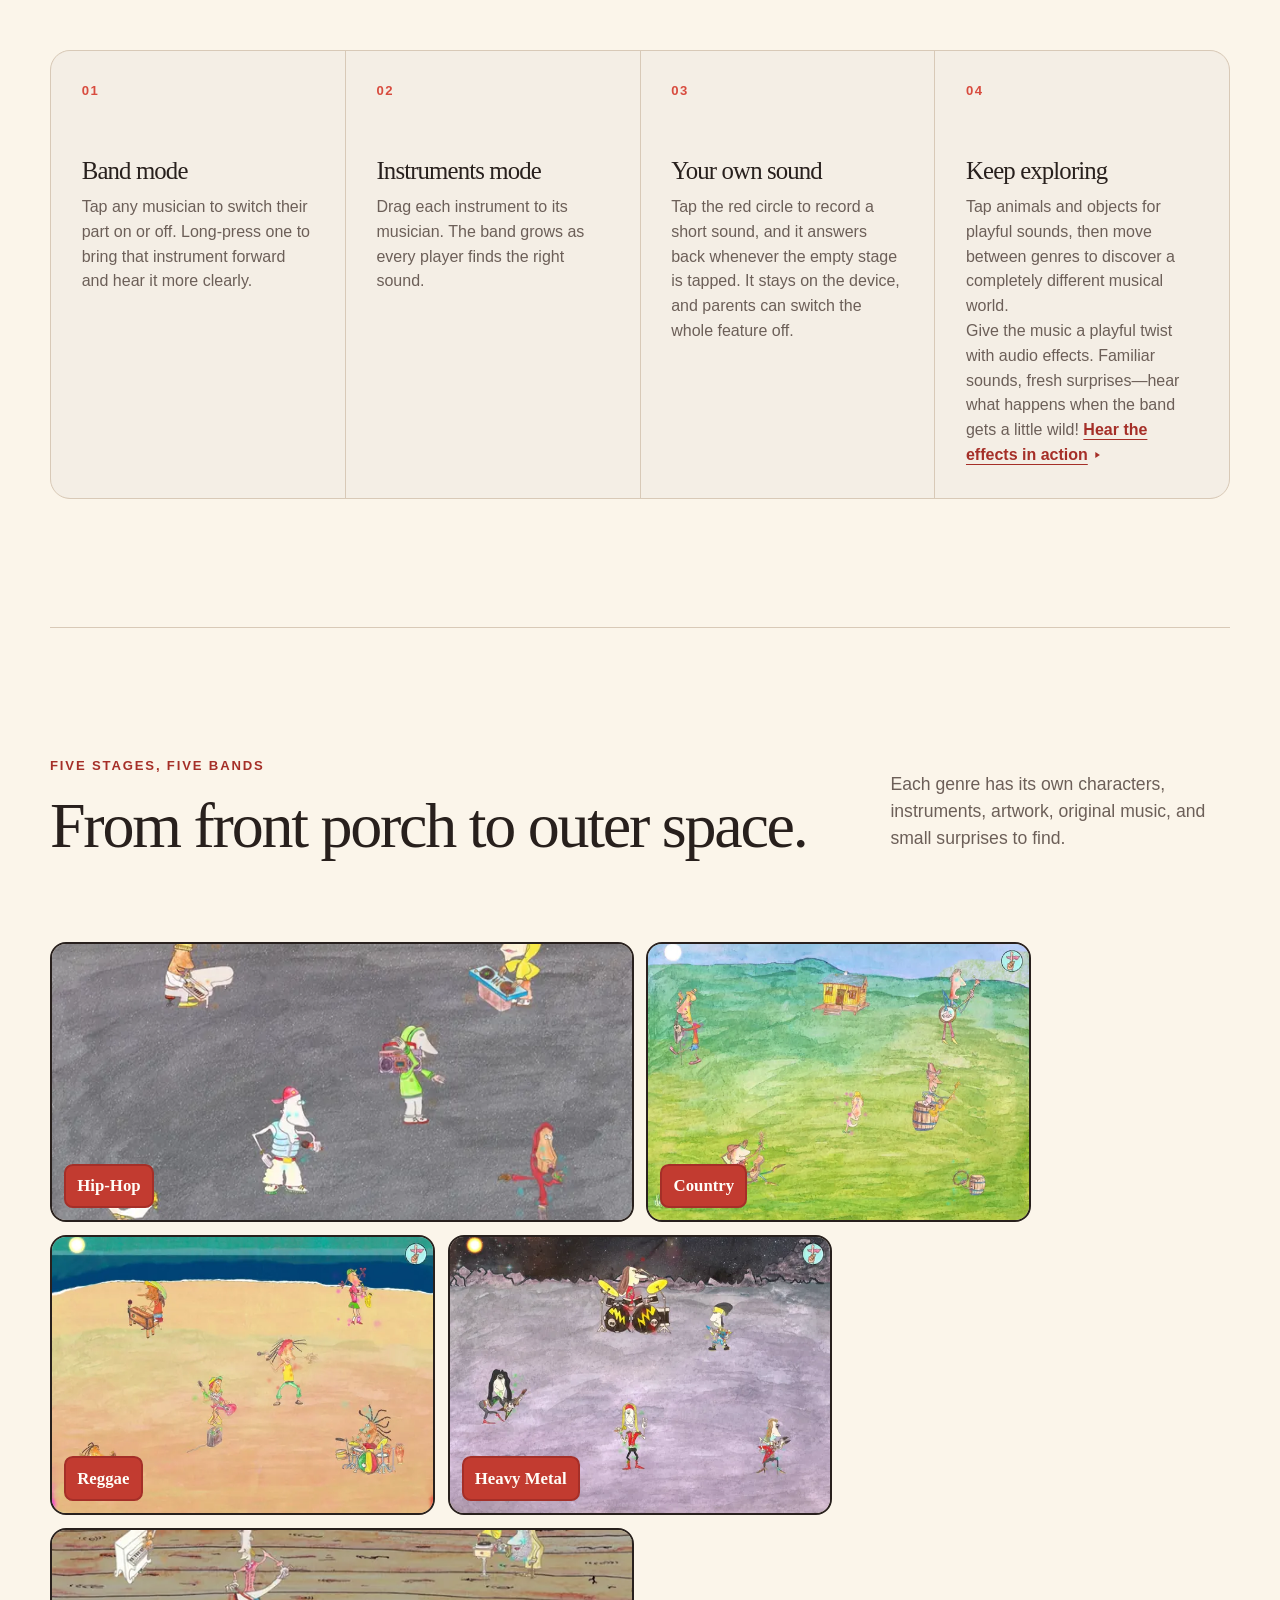
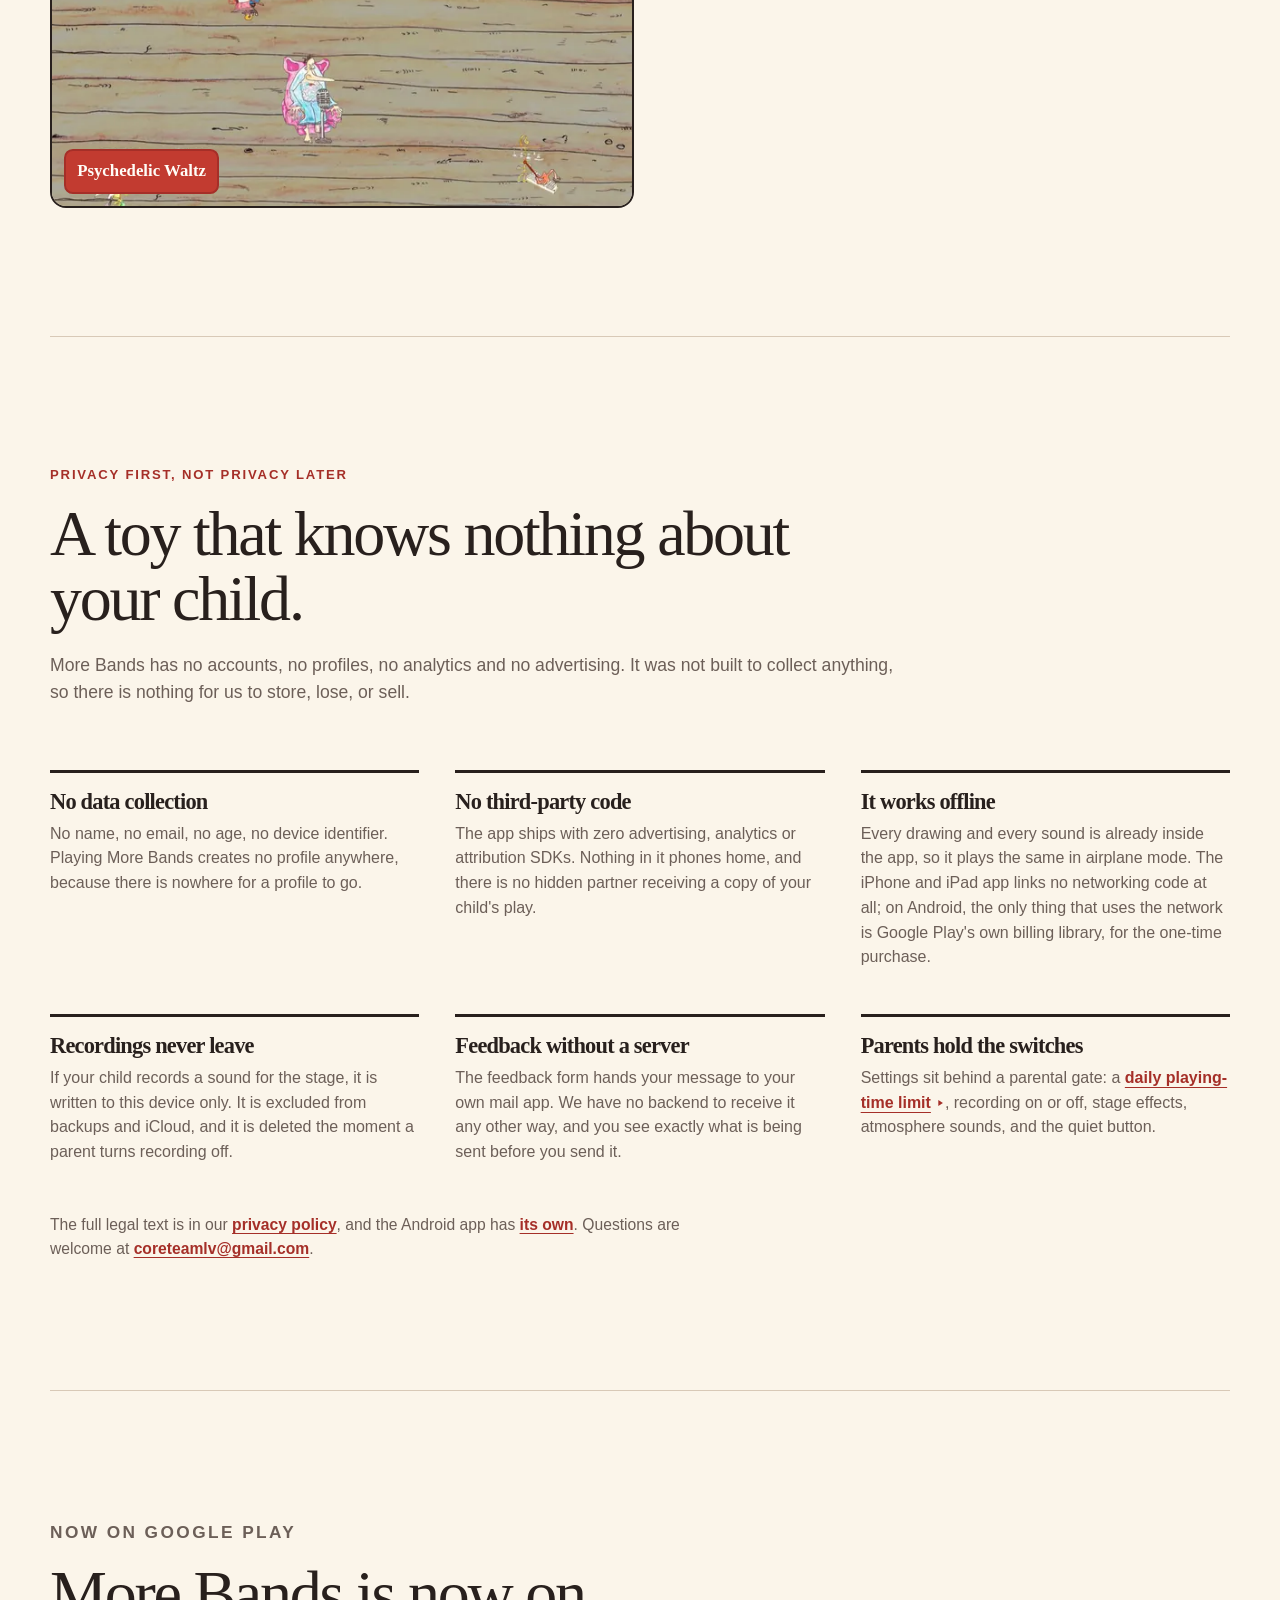
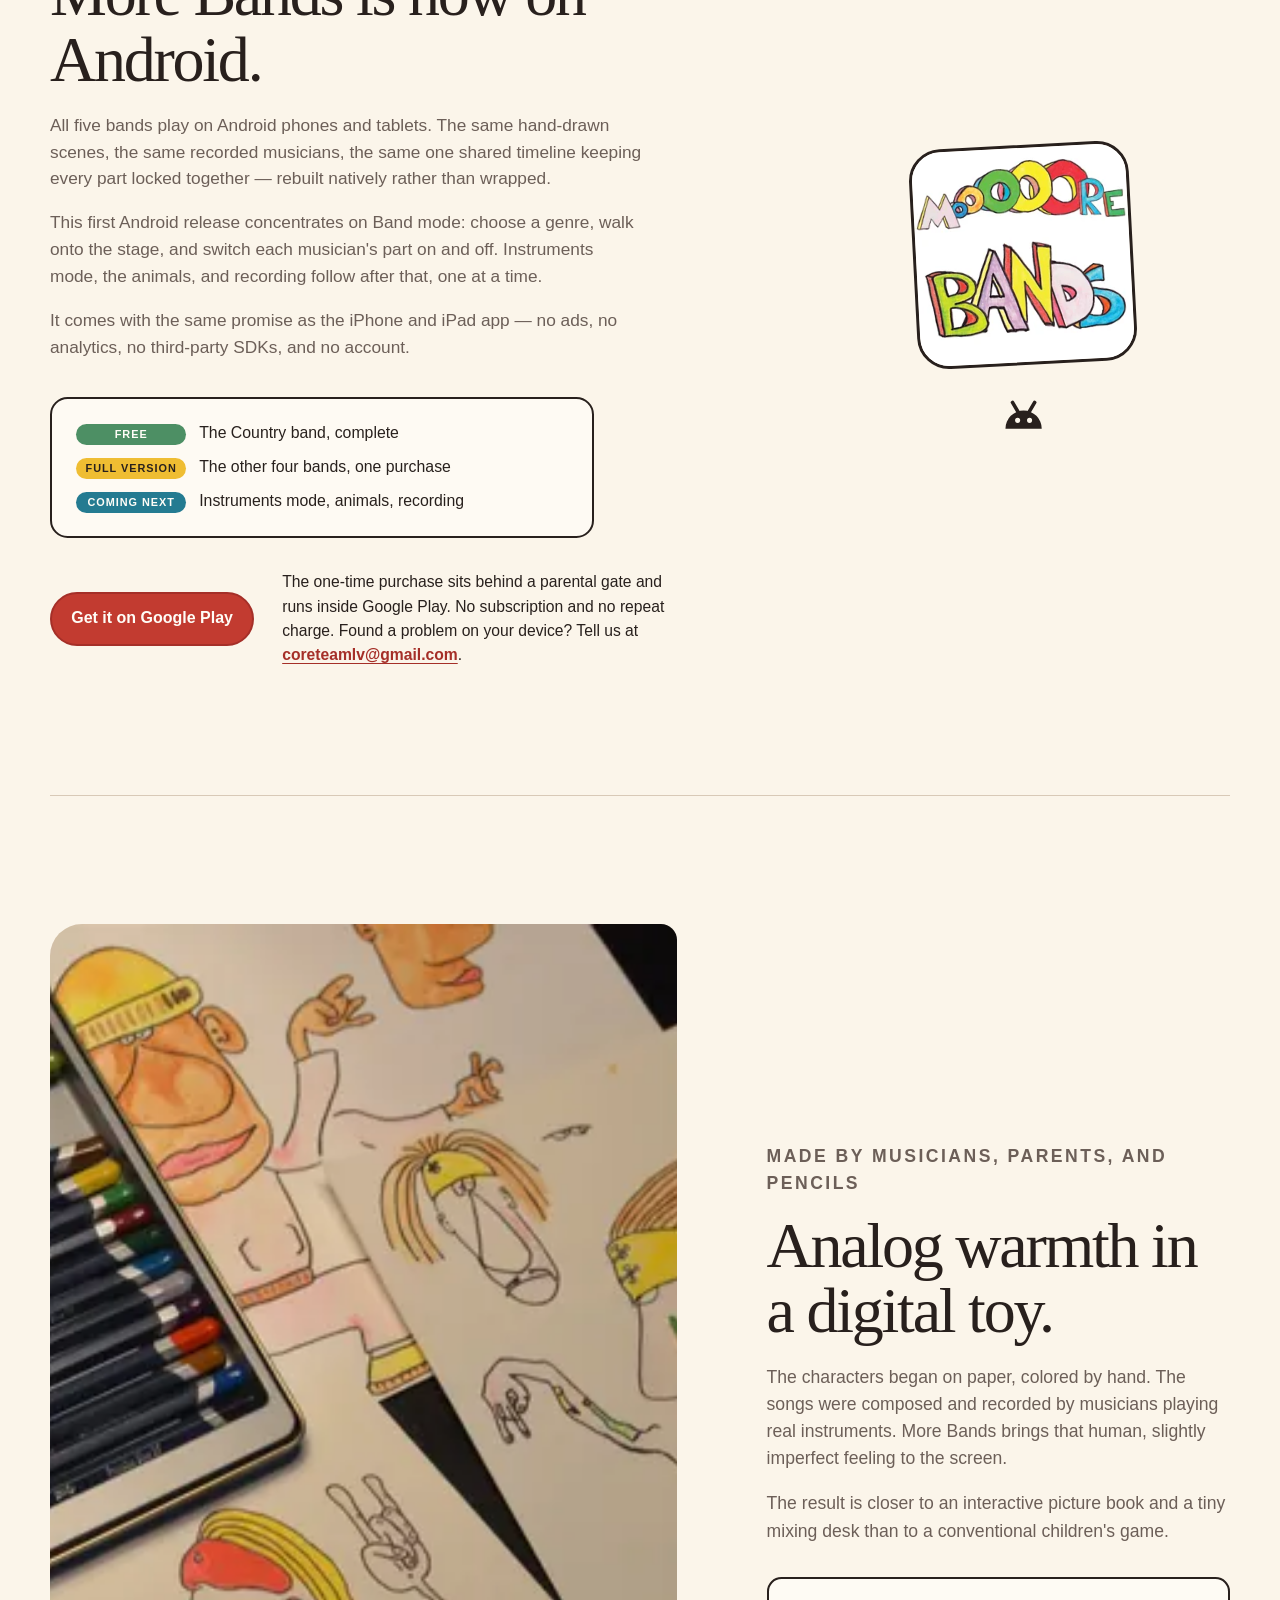
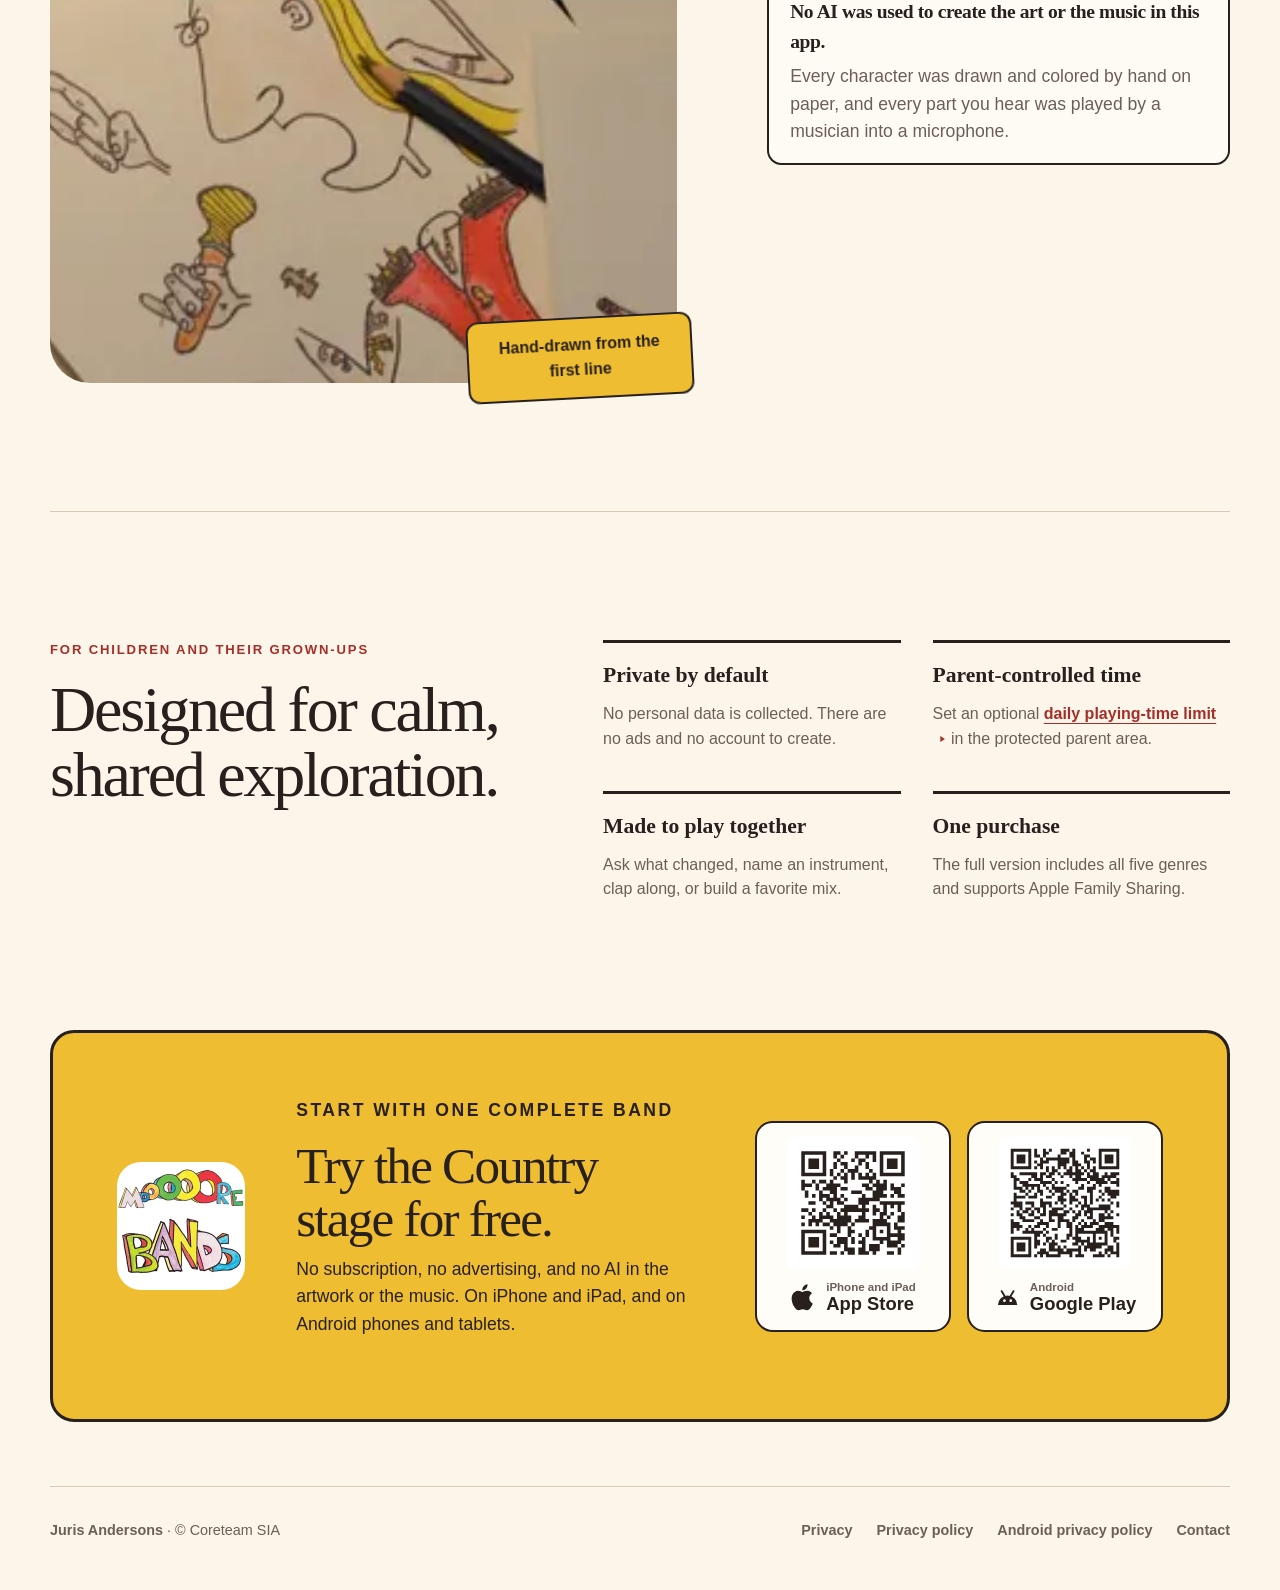
==== commit de602dab: "Header store buttons for both platforms, drop announcement bar, lighter page load Load the dialog vi" ====
--- a/index.html
+++ b/index.html
@@ -23,7 +23,7 @@
     <link rel="canonical" href="https://morebands.eu/" />
     <link rel="icon" href="img/more-bands-icon.png" />
     <link rel="preload" as="image" href="img/paper.jpg" />
-    <link rel="stylesheet" href="morebands.css?v=6" />
+    <link rel="stylesheet" href="morebands.css?v=7" />
   </head>
   <body>
     <a class="skip-link" href="#main">Skip to content</a>
@@ -49,16 +49,9 @@
       </symbol>
     </svg>
 
-    <div class="announce">
-      <p>
-        More Bands is now on Android.
-        <a href="https://play.google.com/store/apps/details?id=lv.coreteam.moorebands">Get it on Google Play <span aria-hidden="true">→</span></a>
-      </p>
-    </div>
-
     <header class="site-header">
       <a class="brand" href="#top" aria-label="More Bands home">
-        <img src="img/more-bands-icon.png" alt="" width="58" height="58" />
+        <img src="img/more-bands-icon.webp" alt="" width="58" height="58" />
         <span>More Bands</span>
       </a>
       <nav aria-label="Main navigation">
@@ -66,9 +59,16 @@
         <a href="#genres">Five genres</a>
         <a href="#privacy">Privacy</a>
       </nav>
-      <a class="button button-small" href="#get" data-app-store-href="https://apps.apple.com/app/id760842919" data-play-href="https://play.google.com/store/apps/details?id=lv.coreteam.moorebands">
-        Try it free
-      </a>
+      <div class="header-stores">
+        <a class="button button-small" href="https://apps.apple.com/app/id760842919" aria-label="Try More Bands free on the App Store">
+          <svg class="platform-mark" aria-hidden="true" focusable="false"><use href="#mark-apple" /></svg>
+          <span>App Store</span>
+        </a>
+        <a class="button button-small" href="https://play.google.com/store/apps/details?id=lv.coreteam.moorebands" aria-label="Try More Bands free on Google Play">
+          <svg class="platform-mark" aria-hidden="true" focusable="false"><use href="#mark-android" /></svg>
+          <span>Google Play</span>
+        </a>
+      </div>
     </header>
 
     <main id="main">
@@ -118,10 +118,13 @@
 
         <figure class="hero-visual">
           <img
-            src="img/country-band.jpg"
+            src="img/country-band-960.webp"
+            srcset="img/country-band-640.webp 640w, img/country-band-960.webp 960w, img/country-band-1600.webp 1600w"
+            sizes="(max-width: 900px) calc(100vw - 2rem), 640px"
             alt="The hand-painted Country band playing together in a green landscape"
             width="1366"
             height="1024"
+            fetchpriority="high"
           />
           <figcaption>Country is included in the free version.</figcaption>
         </figure>
@@ -202,23 +205,23 @@
 
         <div class="genre-gallery">
           <figure class="genre genre-wide" data-genre="hip-hop">
-            <img src="img/hip-hop-band.jpg" alt="A hand-painted Hip-Hop band on a graffiti-covered street" loading="lazy" />
+            <img src="img/hip-hop-band-960.webp" srcset="img/hip-hop-band-640.webp 640w, img/hip-hop-band-960.webp 960w, img/hip-hop-band-1600.webp 1600w" sizes="(max-width: 680px) calc(100vw - 2rem), 50vw" width="1600" height="1199" alt="A hand-painted Hip-Hop band on a graffiti-covered street" loading="lazy" />
             <figcaption>Hip-Hop</figcaption>
           </figure>
           <figure class="genre" data-genre="country">
-            <img src="img/country-band.jpg" alt="A hand-painted Country band in green hills" loading="lazy" />
+            <img src="img/country-band-960.webp" srcset="img/country-band-640.webp 640w, img/country-band-960.webp 960w, img/country-band-1600.webp 1600w" sizes="(max-width: 680px) calc(100vw - 2rem), 34vw" width="1600" height="1199" alt="A hand-painted Country band in green hills" loading="lazy" />
             <figcaption>Country</figcaption>
           </figure>
           <figure class="genre" data-genre="reggae">
-            <img src="img/reggae-band.jpg" alt="A hand-painted Reggae band on a beach" loading="lazy" />
+            <img src="img/reggae-band-960.webp" srcset="img/reggae-band-640.webp 640w, img/reggae-band-960.webp 960w, img/reggae-band-1600.webp 1600w" sizes="(max-width: 680px) calc(100vw - 2rem), 34vw" width="1600" height="1199" alt="A hand-painted Reggae band on a beach" loading="lazy" />
             <figcaption>Reggae</figcaption>
           </figure>
           <figure class="genre" data-genre="metal">
-            <img src="img/metal-band.jpg" alt="A hand-painted Heavy Metal band playing on a moon-like landscape" loading="lazy" />
+            <img src="img/metal-band-960.webp" srcset="img/metal-band-640.webp 640w, img/metal-band-960.webp 960w, img/metal-band-1600.webp 1600w" sizes="(max-width: 680px) calc(100vw - 2rem), 34vw" width="1600" height="1199" alt="A hand-painted Heavy Metal band playing on a moon-like landscape" loading="lazy" />
             <figcaption>Heavy Metal</figcaption>
           </figure>
           <figure class="genre genre-wide" data-genre="waltz">
-            <img src="img/waltz-band.jpg" alt="A hand-painted Psychedelic Waltz band in an old wooden hall" loading="lazy" />
+            <img src="img/waltz-band-960.webp" srcset="img/waltz-band-640.webp 640w, img/waltz-band-960.webp 960w, img/waltz-band-1600.webp 1600w" sizes="(max-width: 680px) calc(100vw - 2rem), 50vw" width="1600" height="1199" alt="A hand-painted Psychedelic Waltz band in an old wooden hall" loading="lazy" />
             <figcaption>Psychedelic Waltz</figcaption>
           </figure>
         </div>
@@ -344,7 +347,7 @@
           </div>
         </div>
         <div class="android-visual">
-          <img src="img/more-bands-icon.png" alt="" width="180" height="180" loading="lazy" />
+          <img src="img/more-bands-icon.webp" alt="" width="180" height="180" loading="lazy" />
           <svg class="platform-mark platform-mark-big" aria-hidden="true" focusable="false">
             <use href="#mark-android" />
           </svg>
@@ -357,7 +360,11 @@
       <section class="section story" id="made-by-hand">
         <div class="story-photo">
           <img
-            src="img/making-more-bands.jpg"
+            src="img/making-more-bands-960.webp"
+            srcset="img/making-more-bands-640.webp 640w, img/making-more-bands-960.webp 960w, img/making-more-bands-1600.webp 1600w"
+            sizes="(max-width: 900px) calc(100vw - 2rem), 600px"
+            width="1600"
+            height="1059"
             alt="Colored pencils and original hand-drawn More Bands characters on paper"
             loading="lazy"
           />
@@ -418,7 +425,7 @@
       </section>
 
       <section class="final-cta">
-        <img class="wiggle" src="img/more-bands-icon.png" alt="" width="128" height="128" loading="lazy" />
+        <img class="wiggle" src="img/more-bands-icon.webp" alt="" width="128" height="128" loading="lazy" />
         <div>
           <p class="eyebrow">Start with one complete band</p>
           <h2>Try the Country stage for free.</h2>
@@ -463,10 +470,7 @@
           </button>
         </header>
         <div class="video-dialog-player">
-          <video id="genre-video" controls playsinline preload="metadata">
-            <source src="videos/country.mp4" type="video/mp4" />
-            Your browser does not support HTML5 video.
-          </video>
+          <video id="genre-video" controls playsinline preload="none"></video>
         </div>
       </div>
     </dialog>
@@ -481,6 +485,6 @@
       </nav>
     </footer>
 
-    <script src="morebands.js?v=5" defer></script>
+    <script src="morebands.js?v=6" defer></script>
   </body>
 </html>
--- a/morebands.css
+++ b/morebands.css
@@ -6,6 +6,7 @@
   --line: #d8c9b7;
   --red: #d84b3e;
   --red-dark: #a52f28;
+  --red-button: #c23b30;
   --yellow: #efbd32;
   --green: #4d8f64;
   --blue: #247b91;
@@ -127,28 +128,6 @@
   transform: translateY(0);
 }
 
-.announce {
-  border-bottom: 1px solid var(--line);
-  background: rgba(77, 143, 100, 0.12);
-  color: var(--ink);
-  text-align: center;
-}
-
-.announce p {
-  width: min(calc(100% - 3rem), var(--content));
-  margin: 0 auto;
-  padding: 0.7rem 0;
-  font-size: 0.95rem;
-  font-weight: 600;
-}
-
-.announce a {
-  margin-left: 0.4rem;
-  color: var(--red-dark);
-  font-weight: 800;
-  text-underline-offset: 0.25em;
-}
-
 .site-header,
 .hero,
 .section,
@@ -177,6 +156,7 @@
 }
 
 .brand img {
+  flex: 0 0 auto;
   border-radius: 14px;
 }
 
@@ -184,6 +164,27 @@
   display: flex;
   gap: 1.5rem;
   margin-left: auto;
+}
+
+/* Both stores side by side rather than a guess at the visitor's platform. */
+.header-stores {
+  display: flex;
+  gap: 0.5rem;
+  margin-left: auto;
+}
+
+.site-header nav + .header-stores {
+  margin-left: 0;
+}
+
+.header-stores .button {
+  gap: 0.45rem;
+  white-space: nowrap;
+}
+
+.header-stores .platform-mark {
+  width: 1.15rem;
+  height: 1.15rem;
 }
 
 .site-header nav a,
@@ -211,7 +212,7 @@
   border: 2px solid var(--red-dark);
   border-radius: 100px;
   color: #fffdf7;
-  background: var(--red);
+  background: var(--red-button);
   font-weight: 750;
   text-align: center;
   text-decoration: none;
@@ -515,7 +516,7 @@
 }
 
 .genre-playable figcaption {
-  background: var(--red);
+  background: var(--red-button);
   border-color: var(--red-dark);
   color: #fffdf7;
   pointer-events: none;
@@ -592,7 +593,7 @@
 
 .video-dialog-close:hover,
 .video-dialog-close:focus-visible {
-  background: var(--red);
+  background: var(--red-button);
   border-color: var(--red-dark);
   color: #fffdf7;
   transform: scale(1.08);
@@ -1262,6 +1263,10 @@
     display: none;
   }
 
+  .site-header nav + .header-stores {
+    margin-left: auto;
+  }
+
   .hero {
     min-height: 0;
     grid-template-columns: 1fr;
@@ -1354,22 +1359,23 @@
     text-align: center;
   }
 
-  .announce p {
-    width: min(calc(100% - 2rem), var(--content));
-    font-size: 0.88rem;
-  }
-
-  .announce a {
-    display: block;
-    margin-left: 0;
-  }
-
   .site-header {
     min-height: 78px;
+    gap: 0.75rem;
   }
 
   .brand span {
     display: none;
+  }
+
+  .brand img {
+    width: 46px;
+    height: 46px;
+  }
+
+  .header-stores .button {
+    padding-inline: 0.75rem;
+    font-size: 0.85rem;
   }
 
   .hero {
